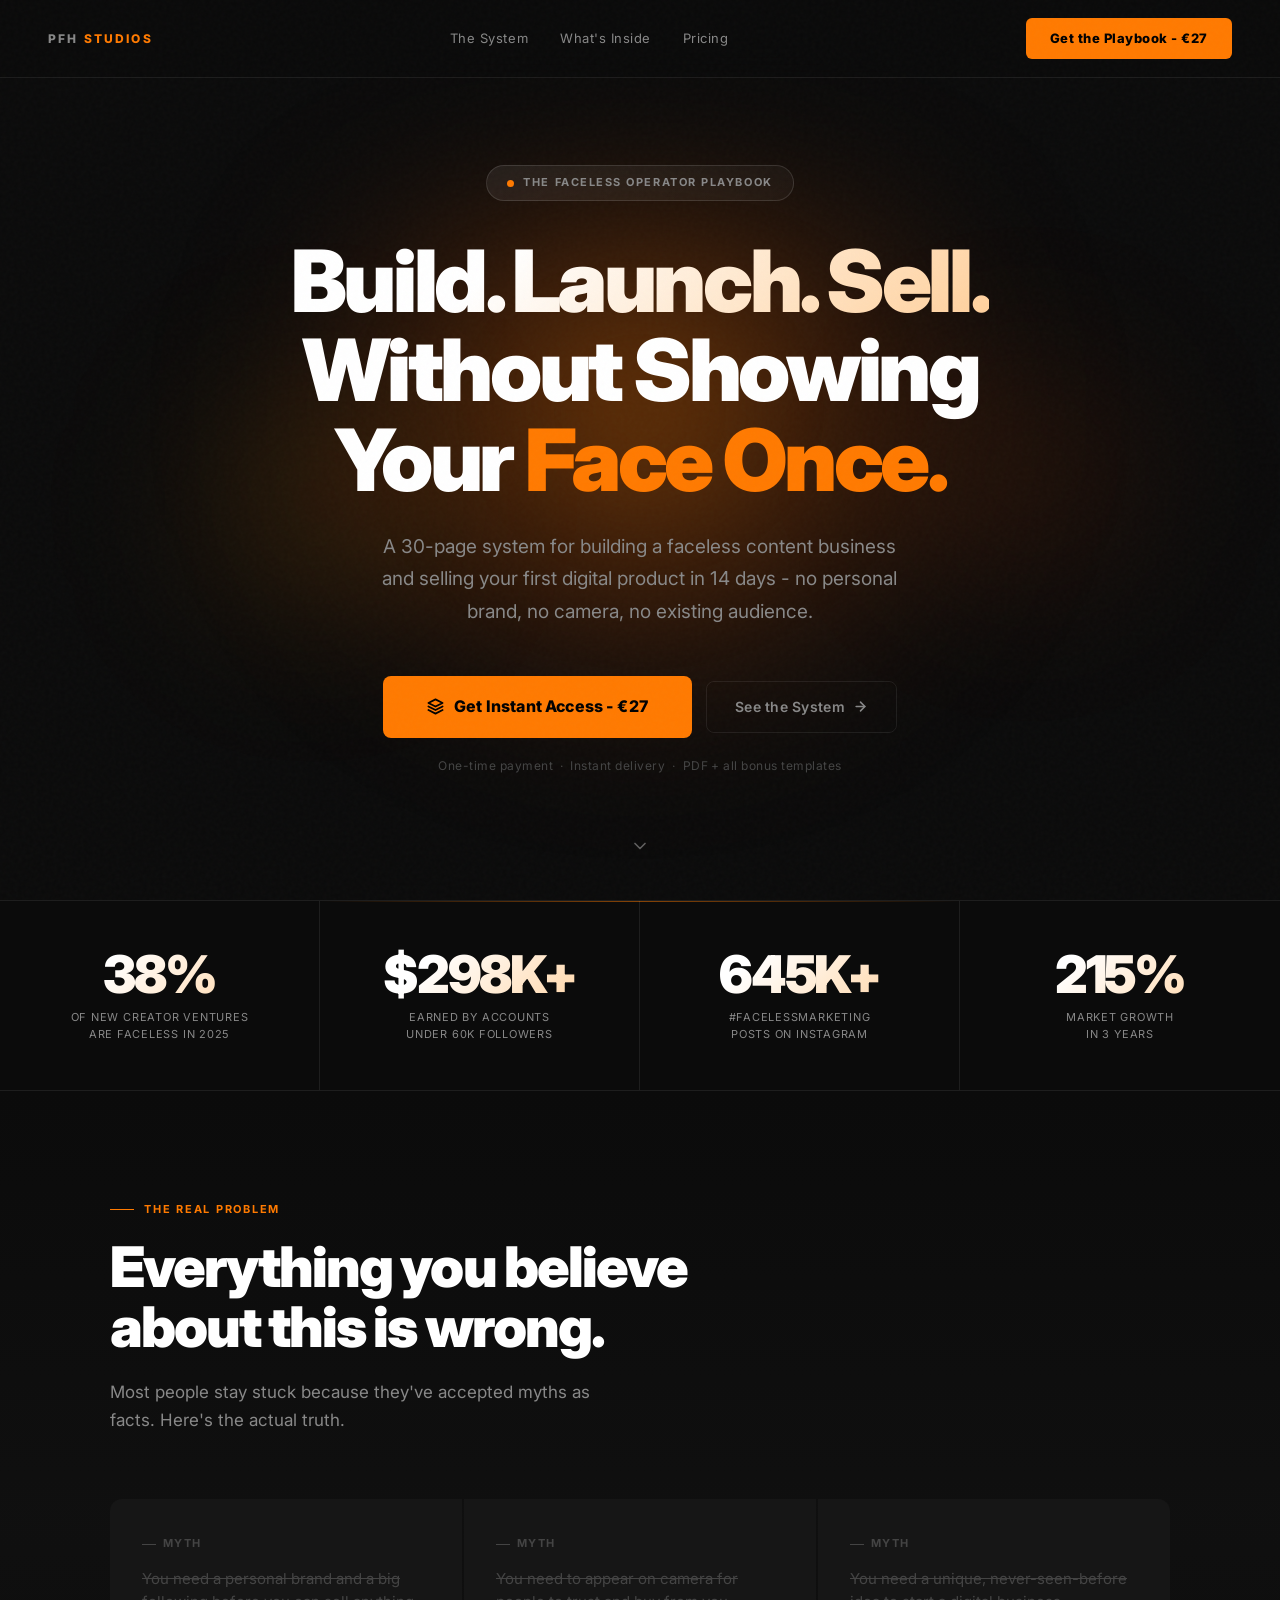
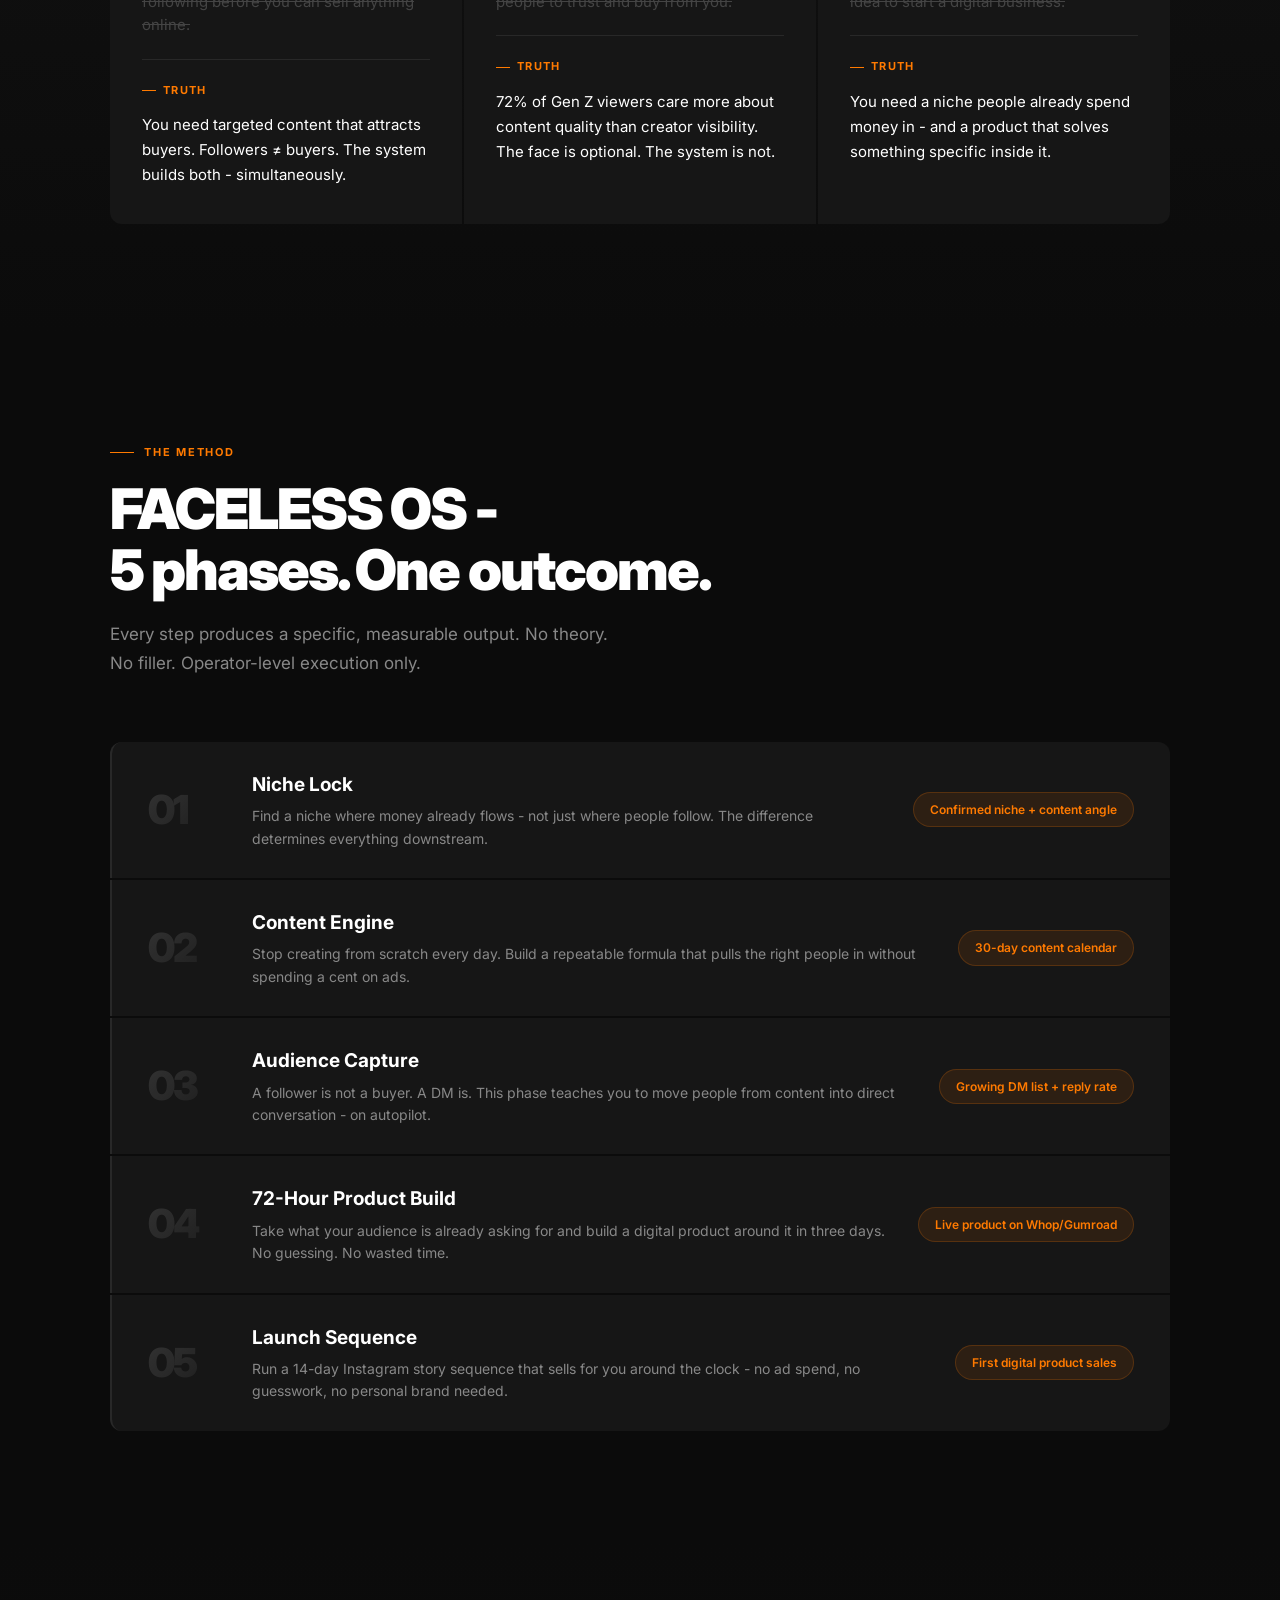
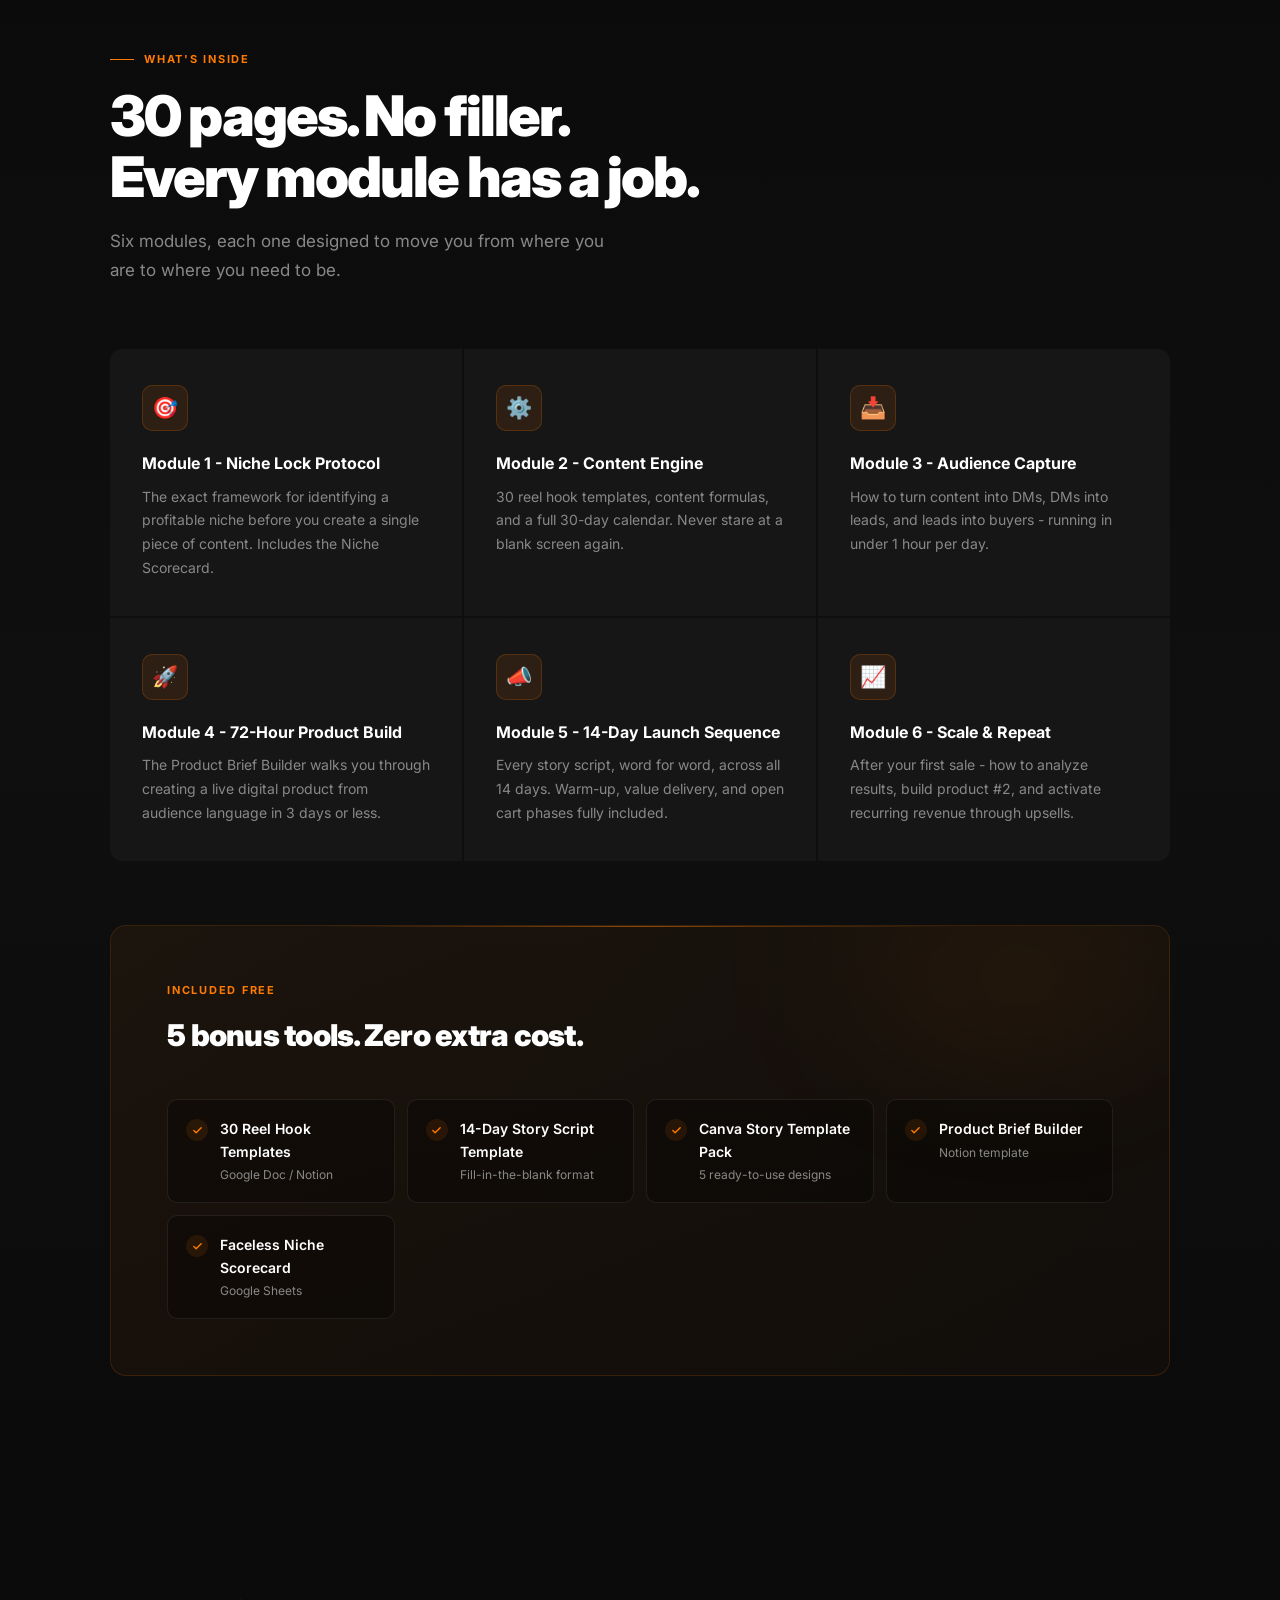
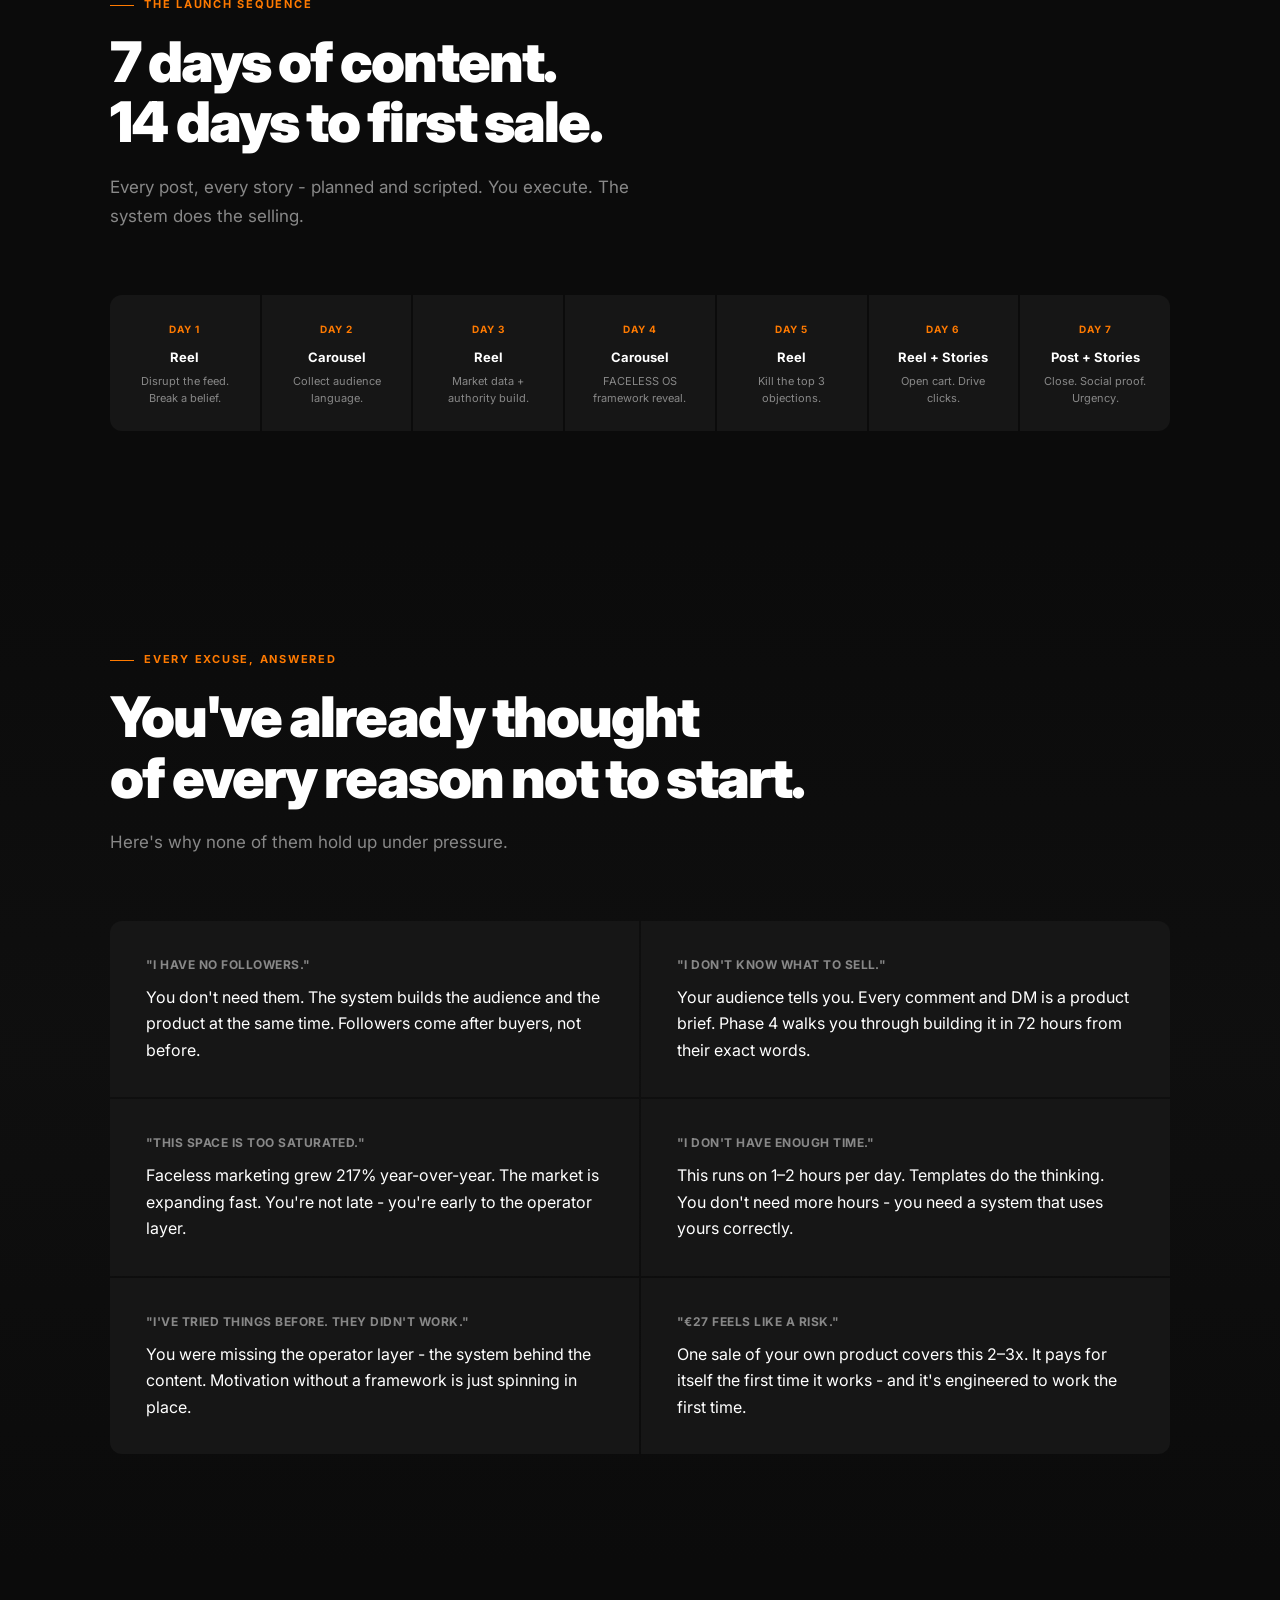
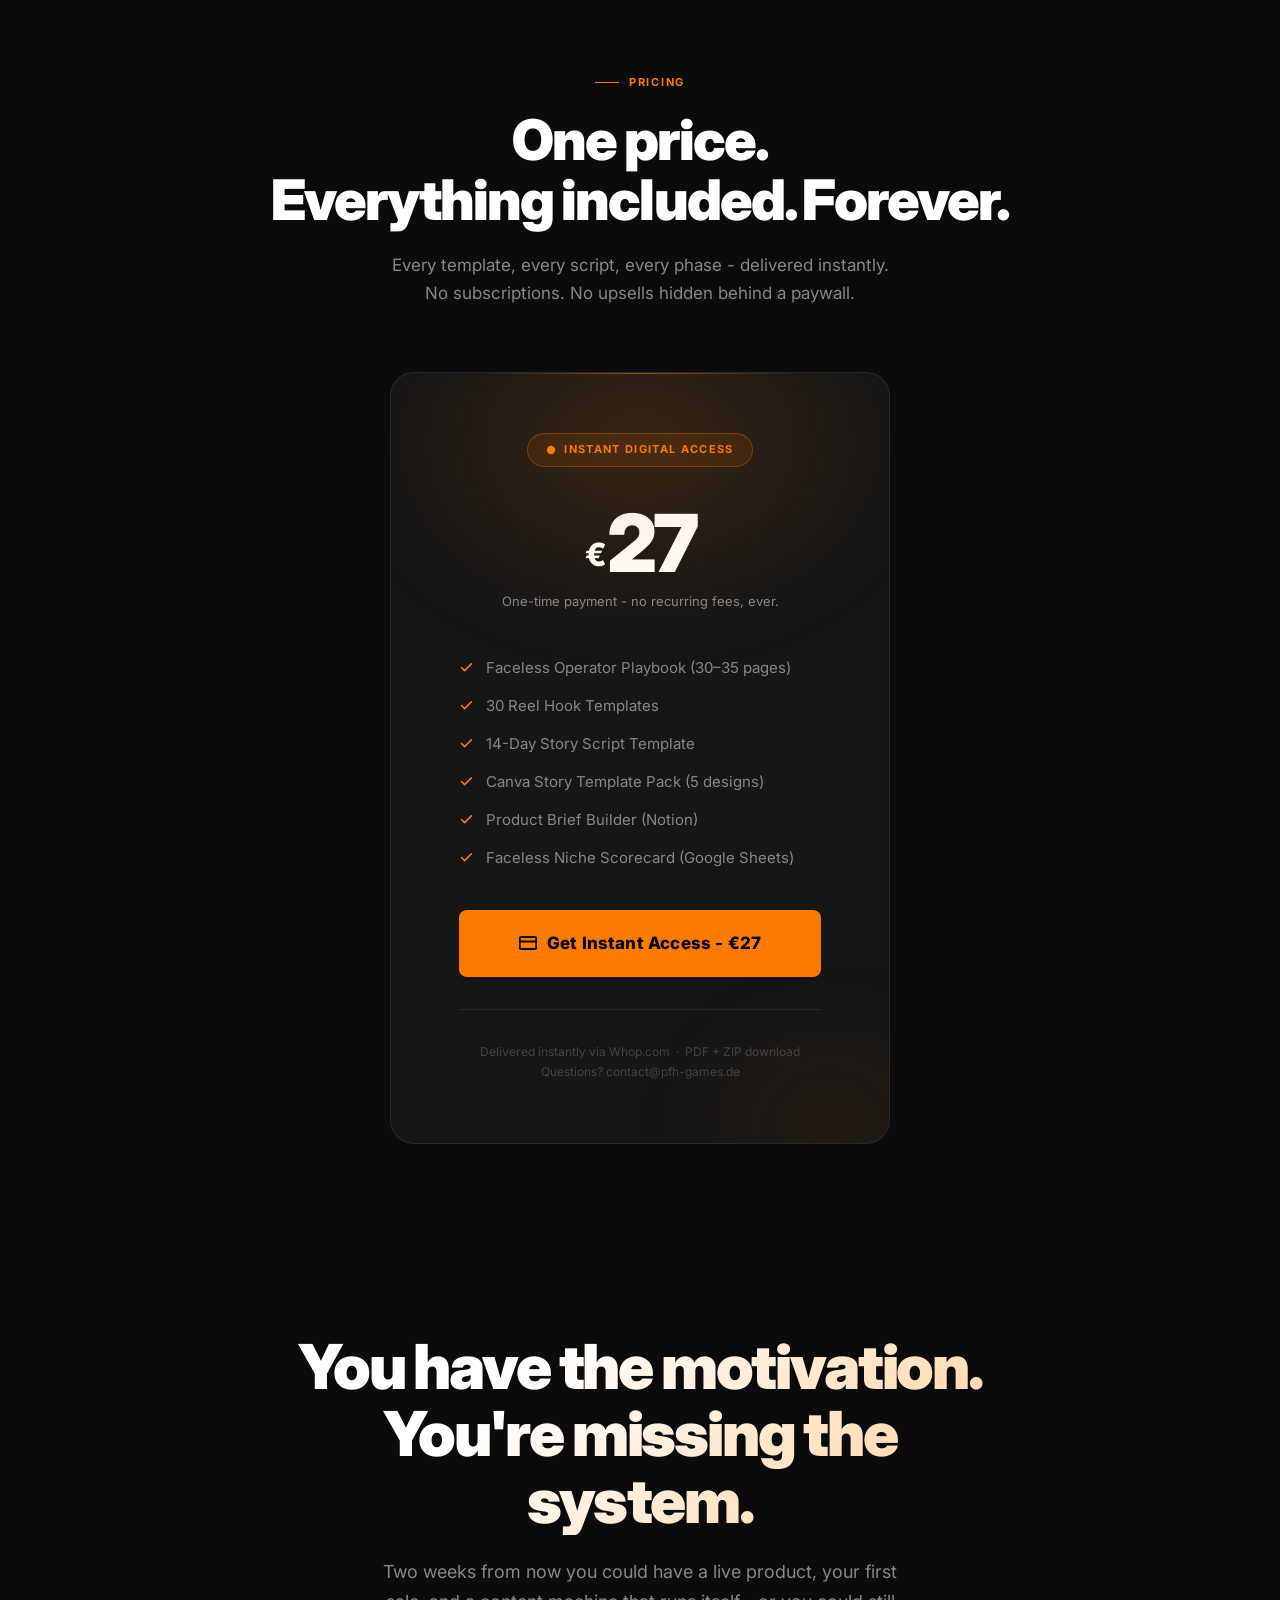
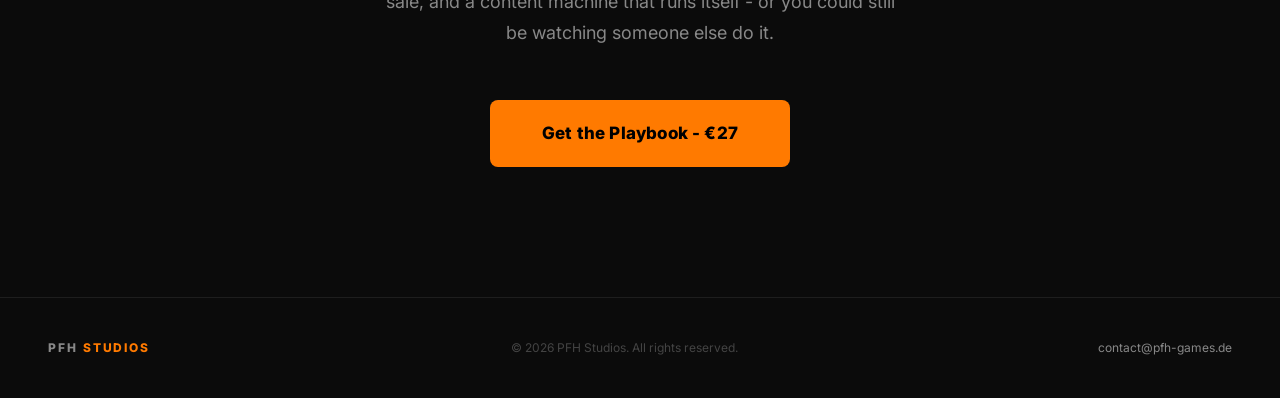
==== index.html @ df0bbb7e "Add files via upload" ====
<!DOCTYPE html>
<html lang="en">
<head>
  <meta charset="UTF-8" />
  <meta name="viewport" content="width=device-width, initial-scale=1.0" />
  <title>The Faceless Operator Playbook - Build & Sell Without Showing Your Face</title>
  <meta name="description" content="A 30-page system for building a faceless content business and launching your first digital product in 14 days. No face. No audience. No experience." />
  <link rel="preconnect" href="https://fonts.googleapis.com" />
  <link rel="preconnect" href="https://fonts.gstatic.com" crossorigin />
  <link href="https://fonts.googleapis.com/css2?family=Inter:wght@300;400;500;600;700;800;900&display=swap" rel="stylesheet" />
  <style>
    *, *::before, *::after { box-sizing: border-box; margin: 0; padding: 0; }

    :root {
      --bg: #0B0B0B;
      --surface: rgba(255,255,255,0.03);
      --card: #161616;
      --border: rgba(255,255,255,0.08);
      --border-hover: rgba(255,122,0,0.35);
      --accent: #FF7A00;
      --accent-dim: rgba(255,122,0,0.10);
      --accent-glow: rgba(255,122,0,0.30);
      --accent-glow-strong: rgba(255,122,0,0.50);
      --accent-light: #FFCF99;
      --text: #FFFFFF;
      --muted: #888;
      --subtle: #444;
      --transition: all 0.3s ease;
    }

    html { scroll-behavior: smooth; }

    body {
      font-family: 'Inter', sans-serif;
      background: var(--bg);
      color: var(--text);
      line-height: 1.6;
      -webkit-font-smoothing: antialiased;
      overflow-x: hidden;
    }

    /* ─── NOISE GRAIN OVERLAY ─── */
    body::before {
      content: '';
      position: fixed;
      inset: 0;
      background-image: url("data:image/svg+xml,%3Csvg viewBox='0 0 256 256' xmlns='http://www.w3.org/2000/svg'%3E%3Cfilter id='noise'%3E%3CfeTurbulence type='fractalNoise' baseFrequency='0.9' numOctaves='4' stitchTiles='stitch'/%3E%3C/filter%3E%3Crect width='100%25' height='100%25' filter='url(%23noise)' opacity='1'/%3E%3C/svg%3E");
      opacity: 0.025;
      pointer-events: none;
      z-index: 9999;
    }

    /* ─── KEYFRAMES ─── */
    @keyframes nebula-breathe {
      0%, 100% { transform: scale(1); opacity: 0.7; }
      50% { transform: scale(1.12); opacity: 1; }
    }
    @keyframes nebula-drift {
      0%, 100% { transform: translateY(0) scale(1); }
      50% { transform: translateY(-28px) scale(1.06); }
    }
    @keyframes fade-in-down {
      from { opacity: 0; transform: translateY(-14px); }
      to { opacity: 1; transform: translateY(0); }
    }
    @keyframes fade-in-up {
      from { opacity: 0; transform: translateY(22px); }
      to { opacity: 1; transform: translateY(0); }
    }
    @keyframes scroll-bounce {
      0%, 100% { transform: translateY(0); }
      50% { transform: translateY(8px); }
    }
    @keyframes pulse-dot {
      0%, 100% { box-shadow: 0 0 0 0 rgba(255,122,0,0.5); }
      50% { box-shadow: 0 0 0 6px rgba(255,122,0,0); }
    }
    @keyframes border-glow {
      0%, 100% { opacity: 0.5; }
      50% { opacity: 1; }
    }
    @keyframes count-up {
      from { opacity: 0; transform: translateY(8px); }
      to { opacity: 1; transform: translateY(0); }
    }

    /* ─── NAV ─── */
    nav {
      position: fixed;
      top: 0; left: 0; right: 0;
      z-index: 200;
      padding: 18px 48px;
      display: flex;
      justify-content: space-between;
      align-items: center;
      background: rgba(11,11,11,0.7);
      backdrop-filter: blur(24px);
      -webkit-backdrop-filter: blur(24px);
      border-bottom: 1px solid var(--border);
    }

    .nav-logo {
      font-size: 12px;
      font-weight: 800;
      letter-spacing: 0.18em;
      text-transform: uppercase;
      color: var(--muted);
    }
    .nav-logo span { color: var(--accent); }

    .nav-links {
      display: flex;
      align-items: center;
      gap: 32px;
    }

    .nav-link {
      font-size: 13px;
      color: var(--muted);
      text-decoration: none;
      letter-spacing: 0.04em;
      transition: color 0.2s;
    }
    .nav-link:hover { color: var(--text); }

    .nav-cta {
      background: var(--accent);
      color: #000;
      font-size: 13px;
      font-weight: 800;
      padding: 10px 24px;
      border-radius: 6px;
      text-decoration: none;
      letter-spacing: 0.04em;
      transition: var(--transition);
      box-shadow: 0 0 0 0 var(--accent-glow);
    }
    .nav-cta:hover {
      box-shadow: 0 4px 28px var(--accent-glow);
      transform: translateY(-1px);
    }

    /* ─── HERO ─── */
    .hero {
      min-height: 100vh;
      display: flex;
      flex-direction: column;
      justify-content: center;
      align-items: center;
      text-align: center;
      padding: 140px 24px 100px;
      position: relative;
      overflow: hidden;
    }

    .hero-nebula {
      position: absolute;
      width: 760px; height: 560px;
      left: 50%; top: 52%;
      transform: translate(-50%, -50%);
      background: radial-gradient(ellipse at 50% 40%, rgba(255,122,0,0.45) 0%, rgba(255,100,0,0.22) 28%, rgba(180,60,0,0.07) 60%, transparent 75%);
      filter: blur(72px);
      animation: nebula-breathe 6s ease-in-out infinite;
      pointer-events: none;
    }

    .hero-nebula-left {
      position: absolute;
      width: 320px; height: 320px;
      left: 12%; top: 38%;
      background: radial-gradient(circle, rgba(255,140,0,0.18) 0%, transparent 70%);
      filter: blur(80px);
      animation: nebula-drift 9s ease-in-out infinite;
      pointer-events: none;
    }

    .hero-nebula-right {
      position: absolute;
      width: 300px; height: 300px;
      right: 8%; top: 36%;
      background: radial-gradient(circle, rgba(255,80,0,0.16) 0%, transparent 70%);
      filter: blur(80px);
      animation: nebula-drift 11s ease-in-out infinite alternate-reverse;
      pointer-events: none;
    }

    .hero-content {
      position: relative;
      z-index: 2;
    }

    .hero-badge {
      display: inline-flex;
      align-items: center;
      gap: 9px;
      background: linear-gradient(135deg, rgba(255,255,255,0.07), rgba(255,255,255,0.03));
      border: 1px solid rgba(255,255,255,0.12);
      padding: 8px 20px;
      border-radius: 100px;
      font-size: 11px;
      font-weight: 700;
      letter-spacing: 0.14em;
      text-transform: uppercase;
      color: var(--muted);
      margin-bottom: 36px;
      animation: fade-in-down 0.8s ease both;
    }

    .hero-badge-dot {
      width: 7px; height: 7px;
      background: var(--accent);
      border-radius: 50%;
      animation: pulse-dot 2s infinite;
    }

    h1 {
      font-size: clamp(42px, 7.5vw, 86px);
      font-weight: 900;
      line-height: 1.04;
      letter-spacing: -0.04em;
      max-width: 860px;
      margin-bottom: 26px;
      animation: fade-in-up 0.9s ease 0.1s both;
    }

    h1 .gradient-text {
      background: linear-gradient(135deg, #fff 30%, var(--accent-light) 100%);
      -webkit-background-clip: text;
      -webkit-text-fill-color: transparent;
      background-clip: text;
    }

    h1 .accent-text { color: var(--accent); }

    .hero-sub {
      font-size: clamp(16px, 2.2vw, 19px);
      color: var(--muted);
      max-width: 520px;
      line-height: 1.7;
      margin: 0 auto 48px;
      animation: fade-in-up 0.9s ease 0.25s both;
    }

    .hero-actions {
      display: flex;
      flex-direction: column;
      align-items: center;
      gap: 18px;
      animation: fade-in-up 0.9s ease 0.4s both;
    }

    .btn-primary {
      display: inline-flex;
      align-items: center;
      gap: 10px;
      background: var(--accent);
      color: #000;
      font-size: 16px;
      font-weight: 800;
      padding: 18px 44px;
      border-radius: 8px;
      text-decoration: none;
      letter-spacing: 0.01em;
      transition: var(--transition);
      position: relative;
      overflow: hidden;
    }

    .btn-primary::before {
      content: '';
      position: absolute;
      inset: 0;
      background: linear-gradient(135deg, rgba(255,255,255,0.18) 0%, transparent 60%);
      opacity: 0;
      transition: opacity 0.3s;
    }

    .btn-primary:hover {
      transform: translateY(-2px);
      box-shadow: 0 12px 48px rgba(255,122,0,0.45);
    }

    .btn-primary:hover::before { opacity: 1; }

    .btn-secondary {
      display: inline-flex;
      align-items: center;
      gap: 8px;
      background: transparent;
      color: var(--muted);
      font-size: 14px;
      font-weight: 600;
      padding: 14px 28px;
      border-radius: 8px;
      border: 1px solid var(--border);
      text-decoration: none;
      letter-spacing: 0.02em;
      transition: var(--transition);
    }

    .btn-secondary:hover {
      border-color: var(--border-hover);
      color: var(--text);
      background: rgba(255,122,0,0.05);
    }

    .hero-row-btns {
      display: flex;
      align-items: center;
      gap: 14px;
      flex-wrap: wrap;
      justify-content: center;
    }

    .hero-proof {
      font-size: 12px;
      color: var(--subtle);
      letter-spacing: 0.04em;
    }

    .hero-scroll {
      position: absolute;
      bottom: 36px;
      left: 50%;
      transform: translateX(-50%);
      opacity: 0.35;
      animation: scroll-bounce 2s ease-in-out infinite;
      z-index: 2;
    }

    /* ─── TRUST STRIP ─── */
    .trust-strip {
      border-top: 1px solid var(--border);
      border-bottom: 1px solid var(--border);
      padding: 0;
      display: grid;
      grid-template-columns: repeat(4, 1fr);
      position: relative;
    }

    .trust-strip::before {
      content: '';
      position: absolute;
      top: 0; left: 50%; transform: translateX(-50%);
      width: 50%;
      height: 1px;
      background: linear-gradient(90deg, transparent, var(--accent-glow-strong), transparent);
      animation: border-glow 3s ease-in-out infinite;
    }

    .trust-item {
      text-align: center;
      padding: 48px 24px;
      border-right: 1px solid var(--border);
      position: relative;
    }

    .trust-item:last-child { border-right: none; }

    .trust-number {
      font-size: clamp(32px, 5vw, 52px);
      font-weight: 900;
      letter-spacing: -0.04em;
      line-height: 1;
      margin-bottom: 8px;
      background: linear-gradient(135deg, #fff 30%, var(--accent-light) 100%);
      -webkit-background-clip: text;
      -webkit-text-fill-color: transparent;
      background-clip: text;
      display: block;
    }

    .trust-label {
      font-size: 11px;
      color: var(--muted);
      letter-spacing: 0.07em;
      text-transform: uppercase;
      line-height: 1.5;
    }

    /* ─── SECTIONS ─── */
    section { padding: 110px 24px; }

    .container {
      max-width: 1060px;
      margin: 0 auto;
    }

    .section-eyebrow {
      font-size: 11px;
      font-weight: 700;
      letter-spacing: 0.16em;
      text-transform: uppercase;
      color: var(--accent);
      margin-bottom: 18px;
      display: flex;
      align-items: center;
      gap: 10px;
    }

    .section-eyebrow::before {
      content: '';
      display: block;
      width: 24px;
      height: 1px;
      background: var(--accent);
    }

    h2 {
      font-size: clamp(32px, 5vw, 56px);
      font-weight: 900;
      letter-spacing: -0.035em;
      line-height: 1.08;
      margin-bottom: 20px;
    }

    .section-sub {
      font-size: 17px;
      color: var(--muted);
      max-width: 520px;
      line-height: 1.7;
    }

    /* ─── PROBLEM ─── */
    .problem-section { background: linear-gradient(180deg, var(--bg) 0%, rgba(22,22,22,0.4) 50%, var(--bg) 100%); }

    .beliefs-grid {
      display: grid;
      grid-template-columns: 1fr 1fr 1fr;
      gap: 2px;
      margin-top: 64px;
    }

    .belief-card {
      background: var(--card);
      padding: 36px 32px;
      position: relative;
      overflow: hidden;
      transition: var(--transition);
    }

    .belief-card::after {
      content: '';
      position: absolute;
      bottom: 0; left: 0; right: 0;
      height: 2px;
      background: linear-gradient(90deg, transparent, var(--accent), transparent);
      opacity: 0;
      transition: opacity 0.3s;
    }

    .belief-card:hover { background: #1e1e1e; }
    .belief-card:hover::after { opacity: 1; }

    .belief-card:first-child { border-radius: 12px 0 0 12px; }
    .belief-card:last-child { border-radius: 0 12px 12px 0; }

    .belief-myth {
      font-size: 11px;
      font-weight: 700;
      letter-spacing: 0.12em;
      text-transform: uppercase;
      color: var(--subtle);
      margin-bottom: 14px;
      display: flex;
      align-items: center;
      gap: 7px;
    }

    .belief-myth::before {
      content: '';
      width: 14px; height: 1px;
      background: var(--subtle);
    }

    .belief-myth-text {
      font-size: 15px;
      color: var(--subtle);
      text-decoration: line-through;
      text-decoration-color: var(--subtle);
      line-height: 1.55;
      margin-bottom: 22px;
    }

    .belief-divider {
      width: 100%;
      height: 1px;
      background: var(--border);
      margin-bottom: 22px;
    }

    .belief-truth-label {
      font-size: 11px;
      font-weight: 700;
      letter-spacing: 0.12em;
      text-transform: uppercase;
      color: var(--accent);
      margin-bottom: 14px;
      display: flex;
      align-items: center;
      gap: 7px;
    }

    .belief-truth-label::before {
      content: '';
      width: 14px; height: 1px;
      background: var(--accent);
    }

    .belief-truth-text {
      font-size: 15px;
      color: var(--text);
      line-height: 1.65;
    }

    /* ─── SYSTEM ─── */
    .phases {
      display: flex;
      flex-direction: column;
      gap: 2px;
      margin-top: 64px;
    }

    .phase {
      display: grid;
      grid-template-columns: 72px 1fr auto;
      align-items: center;
      gap: 32px;
      background: var(--card);
      padding: 28px 36px;
      border-left: 2px solid var(--border);
      transition: var(--transition);
      cursor: default;
      position: relative;
      overflow: hidden;
    }

    .phase::before {
      content: '';
      position: absolute;
      inset: 0;
      background: linear-gradient(90deg, rgba(255,122,0,0.04) 0%, transparent 60%);
      opacity: 0;
      transition: opacity 0.3s;
    }

    .phase:first-child { border-radius: 12px 12px 0 0; }
    .phase:last-child { border-radius: 0 0 12px 12px; }

    .phase:hover {
      border-left-color: var(--accent);
      background: #1a1a1a;
    }

    .phase:hover::before { opacity: 1; }

    .phase-index {
      font-size: 40px;
      font-weight: 900;
      letter-spacing: -0.06em;
      line-height: 1;
      background: linear-gradient(135deg, rgba(255,255,255,0.12), rgba(255,255,255,0.03));
      -webkit-background-clip: text;
      -webkit-text-fill-color: transparent;
      background-clip: text;
      user-select: none;
    }

    .phase-name {
      font-size: 19px;
      font-weight: 700;
      margin-bottom: 5px;
    }

    .phase-desc {
      font-size: 14px;
      color: var(--muted);
      line-height: 1.6;
    }

    .phase-pill {
      font-size: 12px;
      font-weight: 600;
      color: var(--accent);
      background: var(--accent-dim);
      border: 1px solid rgba(255,122,0,0.2);
      padding: 7px 16px;
      border-radius: 100px;
      white-space: nowrap;
      flex-shrink: 0;
    }

    /* ─── INSIDE ─── */
    .inside-grid {
      display: grid;
      grid-template-columns: repeat(3, 1fr);
      gap: 2px;
      margin-top: 64px;
    }

    .inside-card {
      background: var(--card);
      padding: 36px 32px;
      position: relative;
      overflow: hidden;
      transition: var(--transition);
    }

    .inside-card:nth-child(1) { border-radius: 12px 0 0 0; }
    .inside-card:nth-child(2) { border-radius: 0; }
    .inside-card:nth-child(3) { border-radius: 0 12px 0 0; }
    .inside-card:nth-child(4) { border-radius: 0 0 0 12px; }
    .inside-card:nth-child(5) { border-radius: 0; }
    .inside-card:nth-child(6) { border-radius: 0 0 12px 0; }

    .inside-card:hover { background: #1e1e1e; }

    .inside-card-glow {
      position: absolute;
      width: 140px; height: 140px;
      bottom: -50px; right: -50px;
      background: radial-gradient(circle, var(--accent-glow) 0%, transparent 70%);
      filter: blur(20px);
      opacity: 0;
      transition: opacity 0.4s;
      pointer-events: none;
    }

    .inside-card:hover .inside-card-glow { opacity: 1; }

    .inside-icon {
      width: 46px; height: 46px;
      background: var(--accent-dim);
      border: 1px solid rgba(255,122,0,0.2);
      border-radius: 10px;
      display: flex;
      align-items: center;
      justify-content: center;
      font-size: 21px;
      margin-bottom: 22px;
    }

    .inside-card h3 {
      font-size: 16px;
      font-weight: 700;
      margin-bottom: 10px;
      line-height: 1.35;
    }

    .inside-card p {
      font-size: 14px;
      color: var(--muted);
      line-height: 1.7;
    }

    /* ─── BONUSES ─── */
    .bonus-panel {
      background: linear-gradient(135deg, rgba(255,122,0,0.06) 0%, rgba(180,80,0,0.03) 100%);
      border: 1px solid rgba(255,122,0,0.15);
      border-radius: 16px;
      padding: 56px;
      margin-top: 64px;
      position: relative;
      overflow: hidden;
    }

    .bonus-panel::before {
      content: '';
      position: absolute;
      top: 0; left: 50%; transform: translateX(-50%);
      width: 60%;
      height: 1px;
      background: linear-gradient(90deg, transparent, var(--accent-glow-strong), transparent);
    }

    .bonus-panel-glow {
      position: absolute;
      width: 500px; height: 300px;
      top: -100px; right: -100px;
      background: radial-gradient(ellipse, rgba(255,122,0,0.08) 0%, transparent 70%);
      filter: blur(60px);
      pointer-events: none;
    }

    .bonus-eyebrow {
      font-size: 11px;
      font-weight: 700;
      letter-spacing: 0.16em;
      text-transform: uppercase;
      color: var(--accent);
      margin-bottom: 12px;
    }

    .bonus-title {
      font-size: 30px;
      font-weight: 900;
      letter-spacing: -0.025em;
      margin-bottom: 40px;
    }

    .bonus-grid {
      display: grid;
      grid-template-columns: repeat(auto-fit, minmax(210px, 1fr));
      gap: 12px;
    }

    .bonus-item {
      display: flex;
      align-items: flex-start;
      gap: 12px;
      padding: 18px;
      background: rgba(0,0,0,0.3);
      border: 1px solid var(--border);
      border-radius: 10px;
      transition: var(--transition);
    }

    .bonus-item:hover {
      border-color: var(--border-hover);
      background: rgba(255,122,0,0.04);
    }

    .bonus-check {
      width: 22px; height: 22px;
      background: var(--accent-dim);
      border-radius: 50%;
      display: flex; align-items: center; justify-content: center;
      flex-shrink: 0; margin-top: 1px;
    }

    .bonus-item-name { font-size: 14px; font-weight: 600; }
    .bonus-item-type { font-size: 12px; color: var(--muted); margin-top: 2px; }

    /* ─── OBJECTIONS ─── */
    .objections-grid {
      display: grid;
      grid-template-columns: 1fr 1fr;
      gap: 2px;
      margin-top: 64px;
    }

    .objection-card {
      background: var(--card);
      padding: 34px;
      transition: var(--transition);
      border-left: 2px solid transparent;
    }

    .objection-card:nth-child(1) { border-radius: 12px 0 0 0; }
    .objection-card:nth-child(2) { border-radius: 0 12px 0 0; }
    .objection-card:nth-child(5) { border-radius: 0 0 0 12px; }
    .objection-card:nth-child(6) { border-radius: 0 0 12px 0; }

    .objection-card:hover {
      background: #1e1e1e;
      border-left-color: var(--accent);
    }

    .objection-q {
      font-size: 12px;
      font-weight: 700;
      color: var(--muted);
      letter-spacing: 0.04em;
      margin-bottom: 10px;
      text-transform: uppercase;
    }

    .objection-a {
      font-size: 16px;
      color: var(--text);
      line-height: 1.65;
    }

    /* ─── LAUNCH TIMELINE ─── */
    .timeline {
      display: grid;
      grid-template-columns: repeat(7, 1fr);
      gap: 2px;
      margin-top: 64px;
    }

    .timeline-day {
      background: var(--card);
      padding: 24px 18px;
      text-align: center;
      transition: var(--transition);
      cursor: default;
      border-top: 2px solid transparent;
    }

    .timeline-day:first-child { border-radius: 12px 0 0 12px; }
    .timeline-day:last-child { border-radius: 0 12px 12px 0; }

    .timeline-day:hover {
      background: #1e1e1e;
      border-top-color: var(--accent);
    }

    .timeline-day-num {
      font-size: 10px;
      font-weight: 700;
      letter-spacing: 0.1em;
      text-transform: uppercase;
      color: var(--accent);
      margin-bottom: 10px;
    }

    .timeline-day-type {
      font-size: 13px;
      font-weight: 700;
      margin-bottom: 6px;
    }

    .timeline-day-obj {
      font-size: 11px;
      color: var(--muted);
      line-height: 1.55;
    }

    /* ─── PRICING ─── */
    .pricing-outer {
      display: flex;
      justify-content: center;
      margin-top: 64px;
    }

    .pricing-card {
      background: var(--card);
      border: 1px solid var(--border);
      border-radius: 24px;
      padding: 60px 68px;
      text-align: center;
      max-width: 500px;
      width: 100%;
      position: relative;
      overflow: hidden;
    }

    .pricing-card-glow-top {
      position: absolute;
      top: -80px; left: 50%; transform: translateX(-50%);
      width: 500px; height: 300px;
      background: radial-gradient(ellipse, rgba(255,122,0,0.22) 0%, transparent 70%);
      filter: blur(60px);
      pointer-events: none;
    }

    .pricing-card-glow-bot {
      position: absolute;
      bottom: -80px; right: -80px;
      width: 280px; height: 200px;
      background: radial-gradient(ellipse, rgba(180,80,0,0.14) 0%, transparent 70%);
      filter: blur(50px);
      pointer-events: none;
    }

    .pricing-card::before {
      content: '';
      position: absolute;
      top: 0; left: 50%; transform: translateX(-50%);
      width: 65%; height: 1px;
      background: linear-gradient(90deg, transparent, var(--accent-glow-strong), transparent);
      animation: border-glow 3s ease-in-out infinite;
    }

    .pricing-badge-row {
      display: flex;
      justify-content: center;
      margin-bottom: 36px;
    }

    .pricing-badge {
      display: inline-flex;
      align-items: center;
      gap: 8px;
      background: var(--accent-dim);
      border: 1px solid rgba(255,122,0,0.3);
      color: var(--accent);
      font-size: 11px;
      font-weight: 700;
      letter-spacing: 0.12em;
      text-transform: uppercase;
      padding: 7px 18px;
      border-radius: 100px;
    }

    .price-block { margin-bottom: 8px; }

    .price-currency {
      font-size: 32px;
      font-weight: 800;
      vertical-align: super;
      line-height: 1;
    }

    .price-amount {
      font-size: 80px;
      font-weight: 900;
      letter-spacing: -0.05em;
      line-height: 1;
    }

    .price-note {
      font-size: 13px;
      color: var(--muted);
      margin-bottom: 44px;
    }

    .pricing-features {
      list-style: none;
      text-align: left;
      display: flex;
      flex-direction: column;
      gap: 14px;
      margin-bottom: 40px;
    }

    .pricing-features li {
      display: flex;
      align-items: center;
      gap: 12px;
      font-size: 15px;
      color: var(--muted);
    }

    .pricing-features li svg { color: var(--accent); flex-shrink: 0; }

    .pricing-divider {
      border: none;
      border-top: 1px solid var(--border);
      margin: 32px 0;
    }

    .pricing-foot {
      font-size: 12px;
      color: var(--subtle);
      line-height: 1.7;
    }

    /* ─── FINAL CTA ─── */
    .final-cta {
      text-align: center;
      padding: 80px 24px 130px;
    }

    .final-cta-inner {
      max-width: 700px;
      margin: 0 auto;
    }

    .final-cta h2 {
      font-size: clamp(34px, 5.5vw, 62px);
      margin-bottom: 22px;
    }

    .final-cta p {
      font-size: 18px;
      color: var(--muted);
      line-height: 1.7;
      max-width: 520px;
      margin: 0 auto 52px;
    }

    /* ─── FOOTER ─── */
    footer {
      border-top: 1px solid var(--border);
      padding: 40px 48px;
      display: flex;
      justify-content: space-between;
      align-items: center;
      flex-wrap: wrap;
      gap: 16px;
    }

    .footer-brand {
      font-size: 12px;
      font-weight: 800;
      letter-spacing: 0.16em;
      text-transform: uppercase;
      color: var(--muted);
    }

    .footer-brand span { color: var(--accent); }

    .footer-copy { font-size: 12px; color: var(--subtle); }

    .footer-email {
      font-size: 12px;
      color: var(--muted);
      text-decoration: none;
      transition: color 0.2s;
    }
    .footer-email:hover { color: var(--accent); }

    /* ─── REVEAL ─── */
    .reveal {
      opacity: 0;
      transform: translateY(28px);
      transition: opacity 0.65s ease, transform 0.65s ease;
    }

    .reveal.visible {
      opacity: 1;
      transform: translateY(0);
    }

    .reveal-delay-1 { transition-delay: 0.1s; }
    .reveal-delay-2 { transition-delay: 0.2s; }
    .reveal-delay-3 { transition-delay: 0.3s; }

    /* ─── RESPONSIVE ─── */
    @media (max-width: 900px) {
      nav { padding: 16px 24px; }
      .nav-links .nav-link { display: none; }

      .trust-strip { grid-template-columns: 1fr 1fr; }
      .trust-item:nth-child(2) { border-right: none; }
      .trust-item:nth-child(3) { border-top: 1px solid var(--border); }
      .trust-item:nth-child(4) { border-top: 1px solid var(--border); border-right: none; }

      .beliefs-grid { grid-template-columns: 1fr; }
      .belief-card:first-child { border-radius: 12px 12px 0 0; }
      .belief-card:last-child { border-radius: 0 0 12px 12px; }

      .inside-grid { grid-template-columns: 1fr 1fr; }
      .inside-card:nth-child(1) { border-radius: 12px 0 0 0; }
      .inside-card:nth-child(2) { border-radius: 0 12px 0 0; }
      .inside-card:nth-child(3) { border-radius: 0; }
      .inside-card:nth-child(4) { border-radius: 0; }
      .inside-card:nth-child(5) { border-radius: 0 0 0 12px; }
      .inside-card:nth-child(6) { border-radius: 0 0 12px 0; }

      .timeline { grid-template-columns: repeat(3, 1fr); }
      .timeline-day:first-child { border-radius: 12px 0 0 0; }
      .timeline-day:last-child { border-radius: 0 0 12px 12px; }

      .phase {
        grid-template-columns: 1fr;
        gap: 10px;
      }
      .phase-index { display: none; }
      .phase-pill { align-self: flex-start; }

      .objections-grid { grid-template-columns: 1fr; }
      .objection-card:nth-child(1) { border-radius: 12px 12px 0 0; }
      .objection-card:nth-child(2),
      .objection-card:nth-child(3),
      .objection-card:nth-child(4),
      .objection-card:nth-child(5) { border-radius: 0; }
      .objection-card:nth-child(6) { border-radius: 0 0 12px 12px; }

      .bonus-panel { padding: 36px 24px; }
      .pricing-card { padding: 44px 28px; }
    }

    @media (max-width: 600px) {
      .inside-grid { grid-template-columns: 1fr; }
      .inside-card:nth-child(1) { border-radius: 12px 12px 0 0; }
      .inside-card:nth-child(2),
      .inside-card:nth-child(3),
      .inside-card:nth-child(4),
      .inside-card:nth-child(5) { border-radius: 0; }
      .inside-card:nth-child(6) { border-radius: 0 0 12px 12px; }

      .timeline { grid-template-columns: 1fr; }
      .timeline-day:first-child { border-radius: 12px 12px 0 0; }
      .timeline-day:last-child { border-radius: 0 0 12px 12px; }

      footer { flex-direction: column; text-align: center; padding: 32px 24px; }
    }
  </style>
</head>
<body>

  <!-- NAV -->
  <nav>
    <div class="nav-logo">PFH <span>Studios</span></div>
    <div class="nav-links">
      <a href="#system" class="nav-link">The System</a>
      <a href="#inside" class="nav-link">What's Inside</a>
      <a href="#pricing" class="nav-link">Pricing</a>
    </div>
    <a href="#pricing" class="nav-cta">Get the Playbook - €27</a>
  </nav>

  <!-- HERO -->
  <section class="hero">
    <div class="hero-nebula"></div>
    <div class="hero-nebula-left"></div>
    <div class="hero-nebula-right"></div>

    <div class="hero-content">
      <div class="hero-badge">
        <div class="hero-badge-dot"></div>
        The Faceless Operator Playbook
      </div>

      <h1>
        <span class="gradient-text">Build. Launch. Sell.</span><br />
        Without Showing<br />Your <span class="accent-text">Face Once.</span>
      </h1>

      <p class="hero-sub">
        A 30-page system for building a faceless content business and selling your first digital product in 14 days - no personal brand, no camera, no existing audience.
      </p>

      <div class="hero-actions">
        <div class="hero-row-btns">
          <a href="#pricing" class="btn-primary">
            <svg width="17" height="17" viewBox="0 0 24 24" fill="none" stroke="currentColor" stroke-width="2.5" stroke-linecap="round" stroke-linejoin="round"><path d="M12 2L2 7l10 5 10-5-10-5z"/><path d="M2 17l10 5 10-5"/><path d="M2 12l10 5 10-5"/></svg>
            Get Instant Access - €27
          </a>
          <a href="#system" class="btn-secondary">
            See the System
            <svg width="15" height="15" viewBox="0 0 24 24" fill="none" stroke="currentColor" stroke-width="2.5" stroke-linecap="round" stroke-linejoin="round"><line x1="5" y1="12" x2="19" y2="12"/><polyline points="12 5 19 12 12 19"/></svg>
          </a>
        </div>
        <p class="hero-proof">One-time payment &nbsp;·&nbsp; Instant delivery &nbsp;·&nbsp; PDF + all bonus templates</p>
      </div>
    </div>

    <div class="hero-scroll">
      <svg width="20" height="20" viewBox="0 0 24 24" fill="none" stroke="white" stroke-width="2" stroke-linecap="round" stroke-linejoin="round"><polyline points="6 9 12 15 18 9"/></svg>
    </div>
  </section>

  <!-- TRUST STRIP -->
  <div class="trust-strip">
    <div class="trust-item">
      <span class="trust-number" data-target="38" data-suffix="%">0%</span>
      <div class="trust-label">of new creator ventures<br />are faceless in 2025</div>
    </div>
    <div class="trust-item">
      <span class="trust-number" data-target="300" data-prefix="$" data-suffix="K+">$0K+</span>
      <div class="trust-label">earned by accounts<br />under 60K followers</div>
    </div>
    <div class="trust-item">
      <span class="trust-number" data-target="650" data-suffix="K+">0K+</span>
      <div class="trust-label">#facelessmarketing<br />posts on Instagram</div>
    </div>
    <div class="trust-item">
      <span class="trust-number" data-target="217" data-suffix="%">0%</span>
      <div class="trust-label">market growth<br />in 3 years</div>
    </div>
  </div>

  <!-- PROBLEM -->
  <section class="problem-section">
    <div class="container">
      <div class="reveal">
        <div class="section-eyebrow">The Real Problem</div>
        <h2>Everything you believe<br />about this is wrong.</h2>
        <p class="section-sub">Most people stay stuck because they've accepted myths as facts. Here's the actual truth.</p>
      </div>

      <div class="beliefs-grid reveal reveal-delay-1">
        <div class="belief-card">
          <div class="belief-myth">Myth</div>
          <p class="belief-myth-text">You need a personal brand and a big following before you can sell anything online.</p>
          <div class="belief-divider"></div>
          <div class="belief-truth-label">Truth</div>
          <p class="belief-truth-text">You need targeted content that attracts buyers. Followers ≠ buyers. The system builds both - simultaneously.</p>
        </div>
        <div class="belief-card">
          <div class="belief-myth">Myth</div>
          <p class="belief-myth-text">You need to appear on camera for people to trust and buy from you.</p>
          <div class="belief-divider"></div>
          <div class="belief-truth-label">Truth</div>
          <p class="belief-truth-text">72% of Gen Z viewers care more about content quality than creator visibility. The face is optional. The system is not.</p>
        </div>
        <div class="belief-card">
          <div class="belief-myth">Myth</div>
          <p class="belief-myth-text">You need a unique, never-seen-before idea to start a digital business.</p>
          <div class="belief-divider"></div>
          <div class="belief-truth-label">Truth</div>
          <p class="belief-truth-text">You need a niche people already spend money in - and a product that solves something specific inside it.</p>
        </div>
      </div>
    </div>
  </section>

  <!-- SYSTEM -->
  <section id="system">
    <div class="container">
      <div class="reveal">
        <div class="section-eyebrow">The Method</div>
        <h2>FACELESS OS -<br />5 phases. One outcome.</h2>
        <p class="section-sub">Every step produces a specific, measurable output. No theory. No filler. Operator-level execution only.</p>
      </div>

      <div class="phases reveal reveal-delay-1">
        <div class="phase">
          <div class="phase-index">01</div>
          <div>
            <div class="phase-name">Niche Lock</div>
            <div class="phase-desc">Find a niche where money already flows - not just where people follow. The difference determines everything downstream.</div>
          </div>
          <div class="phase-pill">Confirmed niche + content angle</div>
        </div>
        <div class="phase">
          <div class="phase-index">02</div>
          <div>
            <div class="phase-name">Content Engine</div>
            <div class="phase-desc">Stop creating from scratch every day. Build a repeatable formula that pulls the right people in without spending a cent on ads.</div>
          </div>
          <div class="phase-pill">30-day content calendar</div>
        </div>
        <div class="phase">
          <div class="phase-index">03</div>
          <div>
            <div class="phase-name">Audience Capture</div>
            <div class="phase-desc">A follower is not a buyer. A DM is. This phase teaches you to move people from content into direct conversation - on autopilot.</div>
          </div>
          <div class="phase-pill">Growing DM list + reply rate</div>
        </div>
        <div class="phase">
          <div class="phase-index">04</div>
          <div>
            <div class="phase-name">72-Hour Product Build</div>
            <div class="phase-desc">Take what your audience is already asking for and build a digital product around it in three days. No guessing. No wasted time.</div>
          </div>
          <div class="phase-pill">Live product on Whop/Gumroad</div>
        </div>
        <div class="phase">
          <div class="phase-index">05</div>
          <div>
            <div class="phase-name">Launch Sequence</div>
            <div class="phase-desc">Run a 14-day Instagram story sequence that sells for you around the clock - no ad spend, no guesswork, no personal brand needed.</div>
          </div>
          <div class="phase-pill">First digital product sales</div>
        </div>
      </div>
    </div>
  </section>

  <!-- INSIDE -->
  <section id="inside" style="background: linear-gradient(180deg, var(--bg) 0%, rgba(22,22,22,0.35) 50%, var(--bg) 100%);">
    <div class="container">
      <div class="reveal">
        <div class="section-eyebrow">What's Inside</div>
        <h2>30 pages. No filler.<br />Every module has a job.</h2>
        <p class="section-sub">Six modules, each one designed to move you from where you are to where you need to be.</p>
      </div>

      <div class="inside-grid reveal reveal-delay-1">
        <div class="inside-card">
          <div class="inside-card-glow"></div>
          <div class="inside-icon">🎯</div>
          <h3>Module 1 - Niche Lock Protocol</h3>
          <p>The exact framework for identifying a profitable niche before you create a single piece of content. Includes the Niche Scorecard.</p>
        </div>
        <div class="inside-card">
          <div class="inside-card-glow"></div>
          <div class="inside-icon">⚙️</div>
          <h3>Module 2 - Content Engine</h3>
          <p>30 reel hook templates, content formulas, and a full 30-day calendar. Never stare at a blank screen again.</p>
        </div>
        <div class="inside-card">
          <div class="inside-card-glow"></div>
          <div class="inside-icon">📥</div>
          <h3>Module 3 - Audience Capture</h3>
          <p>How to turn content into DMs, DMs into leads, and leads into buyers - running in under 1 hour per day.</p>
        </div>
        <div class="inside-card">
          <div class="inside-card-glow"></div>
          <div class="inside-icon">🚀</div>
          <h3>Module 4 - 72-Hour Product Build</h3>
          <p>The Product Brief Builder walks you through creating a live digital product from audience language in 3 days or less.</p>
        </div>
        <div class="inside-card">
          <div class="inside-card-glow"></div>
          <div class="inside-icon">📣</div>
          <h3>Module 5 - 14-Day Launch Sequence</h3>
          <p>Every story script, word for word, across all 14 days. Warm-up, value delivery, and open cart phases fully included.</p>
        </div>
        <div class="inside-card">
          <div class="inside-card-glow"></div>
          <div class="inside-icon">📈</div>
          <h3>Module 6 - Scale & Repeat</h3>
          <p>After your first sale - how to analyze results, build product #2, and activate recurring revenue through upsells.</p>
        </div>
      </div>

      <!-- BONUS PANEL -->
      <div class="bonus-panel reveal reveal-delay-2">
        <div class="bonus-panel-glow"></div>
        <div class="bonus-eyebrow">Included Free</div>
        <div class="bonus-title">5 bonus tools. Zero extra cost.</div>
        <div class="bonus-grid">
          <div class="bonus-item">
            <div class="bonus-check">
              <svg width="11" height="11" viewBox="0 0 24 24" fill="none" stroke="#FF7A00" stroke-width="3" stroke-linecap="round" stroke-linejoin="round"><polyline points="20 6 9 17 4 12"/></svg>
            </div>
            <div>
              <div class="bonus-item-name">30 Reel Hook Templates</div>
              <div class="bonus-item-type">Google Doc / Notion</div>
            </div>
          </div>
          <div class="bonus-item">
            <div class="bonus-check">
              <svg width="11" height="11" viewBox="0 0 24 24" fill="none" stroke="#FF7A00" stroke-width="3" stroke-linecap="round" stroke-linejoin="round"><polyline points="20 6 9 17 4 12"/></svg>
            </div>
            <div>
              <div class="bonus-item-name">14-Day Story Script Template</div>
              <div class="bonus-item-type">Fill-in-the-blank format</div>
            </div>
          </div>
          <div class="bonus-item">
            <div class="bonus-check">
              <svg width="11" height="11" viewBox="0 0 24 24" fill="none" stroke="#FF7A00" stroke-width="3" stroke-linecap="round" stroke-linejoin="round"><polyline points="20 6 9 17 4 12"/></svg>
            </div>
            <div>
              <div class="bonus-item-name">Canva Story Template Pack</div>
              <div class="bonus-item-type">5 ready-to-use designs</div>
            </div>
          </div>
          <div class="bonus-item">
            <div class="bonus-check">
              <svg width="11" height="11" viewBox="0 0 24 24" fill="none" stroke="#FF7A00" stroke-width="3" stroke-linecap="round" stroke-linejoin="round"><polyline points="20 6 9 17 4 12"/></svg>
            </div>
            <div>
              <div class="bonus-item-name">Product Brief Builder</div>
              <div class="bonus-item-type">Notion template</div>
            </div>
          </div>
          <div class="bonus-item">
            <div class="bonus-check">
              <svg width="11" height="11" viewBox="0 0 24 24" fill="none" stroke="#FF7A00" stroke-width="3" stroke-linecap="round" stroke-linejoin="round"><polyline points="20 6 9 17 4 12"/></svg>
            </div>
            <div>
              <div class="bonus-item-name">Faceless Niche Scorecard</div>
              <div class="bonus-item-type">Google Sheets</div>
            </div>
          </div>
        </div>
      </div>
    </div>
  </section>

  <!-- LAUNCH TIMELINE -->
  <section>
    <div class="container">
      <div class="reveal">
        <div class="section-eyebrow">The Launch Sequence</div>
        <h2>7 days of content.<br />14 days to first sale.</h2>
        <p class="section-sub">Every post, every story - planned and scripted. You execute. The system does the selling.</p>
      </div>

      <div class="timeline reveal reveal-delay-1">
        <div class="timeline-day">
          <div class="timeline-day-num">Day 1</div>
          <div class="timeline-day-type">Reel</div>
          <div class="timeline-day-obj">Disrupt the feed. Break a belief.</div>
        </div>
        <div class="timeline-day">
          <div class="timeline-day-num">Day 2</div>
          <div class="timeline-day-type">Carousel</div>
          <div class="timeline-day-obj">Collect audience language.</div>
        </div>
        <div class="timeline-day">
          <div class="timeline-day-num">Day 3</div>
          <div class="timeline-day-type">Reel</div>
          <div class="timeline-day-obj">Market data + authority build.</div>
        </div>
        <div class="timeline-day">
          <div class="timeline-day-num">Day 4</div>
          <div class="timeline-day-type">Carousel</div>
          <div class="timeline-day-obj">FACELESS OS framework reveal.</div>
        </div>
        <div class="timeline-day">
          <div class="timeline-day-num">Day 5</div>
          <div class="timeline-day-type">Reel</div>
          <div class="timeline-day-obj">Kill the top 3 objections.</div>
        </div>
        <div class="timeline-day">
          <div class="timeline-day-num">Day 6</div>
          <div class="timeline-day-type">Reel + Stories</div>
          <div class="timeline-day-obj">Open cart. Drive clicks.</div>
        </div>
        <div class="timeline-day">
          <div class="timeline-day-num">Day 7</div>
          <div class="timeline-day-type">Post + Stories</div>
          <div class="timeline-day-obj">Close. Social proof. Urgency.</div>
        </div>
      </div>
    </div>
  </section>

  <!-- OBJECTIONS -->
  <section style="background: linear-gradient(180deg, var(--bg) 0%, rgba(22,22,22,0.35) 50%, var(--bg) 100%);">
    <div class="container">
      <div class="reveal">
        <div class="section-eyebrow">Every Excuse, Answered</div>
        <h2>You've already thought<br />of every reason not to start.</h2>
        <p class="section-sub">Here's why none of them hold up under pressure.</p>
      </div>

      <div class="objections-grid reveal reveal-delay-1">
        <div class="objection-card">
          <div class="objection-q">"I have no followers."</div>
          <div class="objection-a">You don't need them. The system builds the audience and the product at the same time. Followers come after buyers, not before.</div>
        </div>
        <div class="objection-card">
          <div class="objection-q">"I don't know what to sell."</div>
          <div class="objection-a">Your audience tells you. Every comment and DM is a product brief. Phase 4 walks you through building it in 72 hours from their exact words.</div>
        </div>
        <div class="objection-card">
          <div class="objection-q">"This space is too saturated."</div>
          <div class="objection-a">Faceless marketing grew 217% year-over-year. The market is expanding fast. You're not late - you're early to the operator layer.</div>
        </div>
        <div class="objection-card">
          <div class="objection-q">"I don't have enough time."</div>
          <div class="objection-a">This runs on 1–2 hours per day. Templates do the thinking. You don't need more hours - you need a system that uses yours correctly.</div>
        </div>
        <div class="objection-card">
          <div class="objection-q">"I've tried things before. They didn't work."</div>
          <div class="objection-a">You were missing the operator layer - the system behind the content. Motivation without a framework is just spinning in place.</div>
        </div>
        <div class="objection-card">
          <div class="objection-q">"€27 feels like a risk."</div>
          <div class="objection-a">One sale of your own product covers this 2–3x. It pays for itself the first time it works - and it's engineered to work the first time.</div>
        </div>
      </div>
    </div>
  </section>

  <!-- PRICING -->
  <section id="pricing">
    <div class="container">
      <div class="reveal" style="text-align: center;">
        <div class="section-eyebrow" style="justify-content: center;">Pricing</div>
        <h2>One price.<br />Everything included. Forever.</h2>
        <p class="section-sub" style="margin: 0 auto 64px;">Every template, every script, every phase - delivered instantly. No subscriptions. No upsells hidden behind a paywall.</p>
      </div>

      <div class="pricing-outer reveal reveal-delay-1">
        <div class="pricing-card">
          <div class="pricing-card-glow-top"></div>
          <div class="pricing-card-glow-bot"></div>

          <div class="pricing-badge-row">
            <div class="pricing-badge">
              <svg width="10" height="10" viewBox="0 0 24 24" fill="#FF7A00"><circle cx="12" cy="12" r="10"/></svg>
              Instant Digital Access
            </div>
          </div>

          <div class="price-block">
            <span class="price-currency">€</span><span class="price-amount">27</span>
          </div>
          <p class="price-note">One-time payment - no recurring fees, ever.</p>

          <ul class="pricing-features">
            <li>
              <svg width="15" height="15" viewBox="0 0 24 24" fill="none" stroke="currentColor" stroke-width="2.5" stroke-linecap="round" stroke-linejoin="round"><polyline points="20 6 9 17 4 12"/></svg>
              Faceless Operator Playbook (30–35 pages)
            </li>
            <li>
              <svg width="15" height="15" viewBox="0 0 24 24" fill="none" stroke="currentColor" stroke-width="2.5" stroke-linecap="round" stroke-linejoin="round"><polyline points="20 6 9 17 4 12"/></svg>
              30 Reel Hook Templates
            </li>
            <li>
              <svg width="15" height="15" viewBox="0 0 24 24" fill="none" stroke="currentColor" stroke-width="2.5" stroke-linecap="round" stroke-linejoin="round"><polyline points="20 6 9 17 4 12"/></svg>
              14-Day Story Script Template
            </li>
            <li>
              <svg width="15" height="15" viewBox="0 0 24 24" fill="none" stroke="currentColor" stroke-width="2.5" stroke-linecap="round" stroke-linejoin="round"><polyline points="20 6 9 17 4 12"/></svg>
              Canva Story Template Pack (5 designs)
            </li>
            <li>
              <svg width="15" height="15" viewBox="0 0 24 24" fill="none" stroke="currentColor" stroke-width="2.5" stroke-linecap="round" stroke-linejoin="round"><polyline points="20 6 9 17 4 12"/></svg>
              Product Brief Builder (Notion)
            </li>
            <li>
              <svg width="15" height="15" viewBox="0 0 24 24" fill="none" stroke="currentColor" stroke-width="2.5" stroke-linecap="round" stroke-linejoin="round"><polyline points="20 6 9 17 4 12"/></svg>
              Faceless Niche Scorecard (Google Sheets)
            </li>
          </ul>

          <a href="#" class="btn-primary" style="width: 100%; justify-content: center; font-size: 17px; padding: 20px;">
            <svg width="18" height="18" viewBox="0 0 24 24" fill="none" stroke="currentColor" stroke-width="2.5" stroke-linecap="round" stroke-linejoin="round"><rect x="1" y="4" width="22" height="16" rx="2"/><line x1="1" y1="10" x2="23" y2="10"/></svg>
            Get Instant Access - €27
          </a>

          <hr class="pricing-divider" />
          <p class="pricing-foot">Delivered instantly via Whop.com &nbsp;·&nbsp; PDF + ZIP download<br />Questions? contact@pfh-games.de</p>
        </div>
      </div>
    </div>
  </section>

  <!-- FINAL CTA -->
  <div class="final-cta">
    <div class="final-cta-inner reveal">
      <h2 class="gradient-text" style="background: linear-gradient(135deg, #fff 30%, var(--accent-light) 100%); -webkit-background-clip: text; -webkit-text-fill-color: transparent; background-clip: text;">
        You have the motivation.<br />You're missing the system.
      </h2>
      <p>Two weeks from now you could have a live product, your first sale, and a content machine that runs itself - or you could still be watching someone else do it.</p>
      <a href="#pricing" class="btn-primary" style="font-size: 17px; padding: 20px 52px;">
        Get the Playbook - €27
      </a>
    </div>
  </div>

  <!-- FOOTER -->
  <footer>
    <div class="footer-brand">PFH <span>Studios</span></div>
    <p class="footer-copy">© 2026 PFH Studios. All rights reserved.</p>
    <a href="mailto:contact@pfh-games.de" class="footer-email">contact@pfh-games.de</a>
  </footer>

  <script>
    // ── SCROLL REVEAL ──
    const revealObserver = new IntersectionObserver((entries) => {
      entries.forEach(entry => {
        if (entry.isIntersecting) {
          entry.target.classList.add('visible');
        }
      });
    }, { threshold: 0.08 });

    document.querySelectorAll('.reveal').forEach(el => revealObserver.observe(el));

    // ── COUNT-UP ANIMATION ──
    function easeOutExpo(t) {
      return t === 1 ? 1 : 1 - Math.pow(2, -10 * t);
    }

    function animateCount(el) {
      const target = parseInt(el.dataset.target, 10);
      const prefix = el.dataset.prefix || '';
      const suffix = el.dataset.suffix || '';
      const duration = 2800;
      const start = performance.now();

      function step(now) {
        const elapsed = now - start;
        const progress = Math.min(elapsed / duration, 1);
        const eased = easeOutExpo(progress);
        const current = Math.round(eased * target);
        el.textContent = prefix + current + suffix;
        if (progress < 1) requestAnimationFrame(step);
      }

      requestAnimationFrame(step);
    }

    const countObserver = new IntersectionObserver((entries) => {
      entries.forEach(entry => {
        if (entry.isIntersecting) {
          animateCount(entry.target);
          countObserver.unobserve(entry.target);
        }
      });
    }, { threshold: 0.5 });

    document.querySelectorAll('.trust-number[data-target]').forEach(el => {
      countObserver.observe(el);
    });

    // ── NAV SHRINK ON SCROLL ──
    const nav = document.querySelector('nav');
    window.addEventListener('scroll', () => {
      if (window.scrollY > 60) {
        nav.style.padding = '12px 48px';
      } else {
        nav.style.padding = '18px 48px';
      }
    }, { passive: true });
  </script>
</body>
</html>
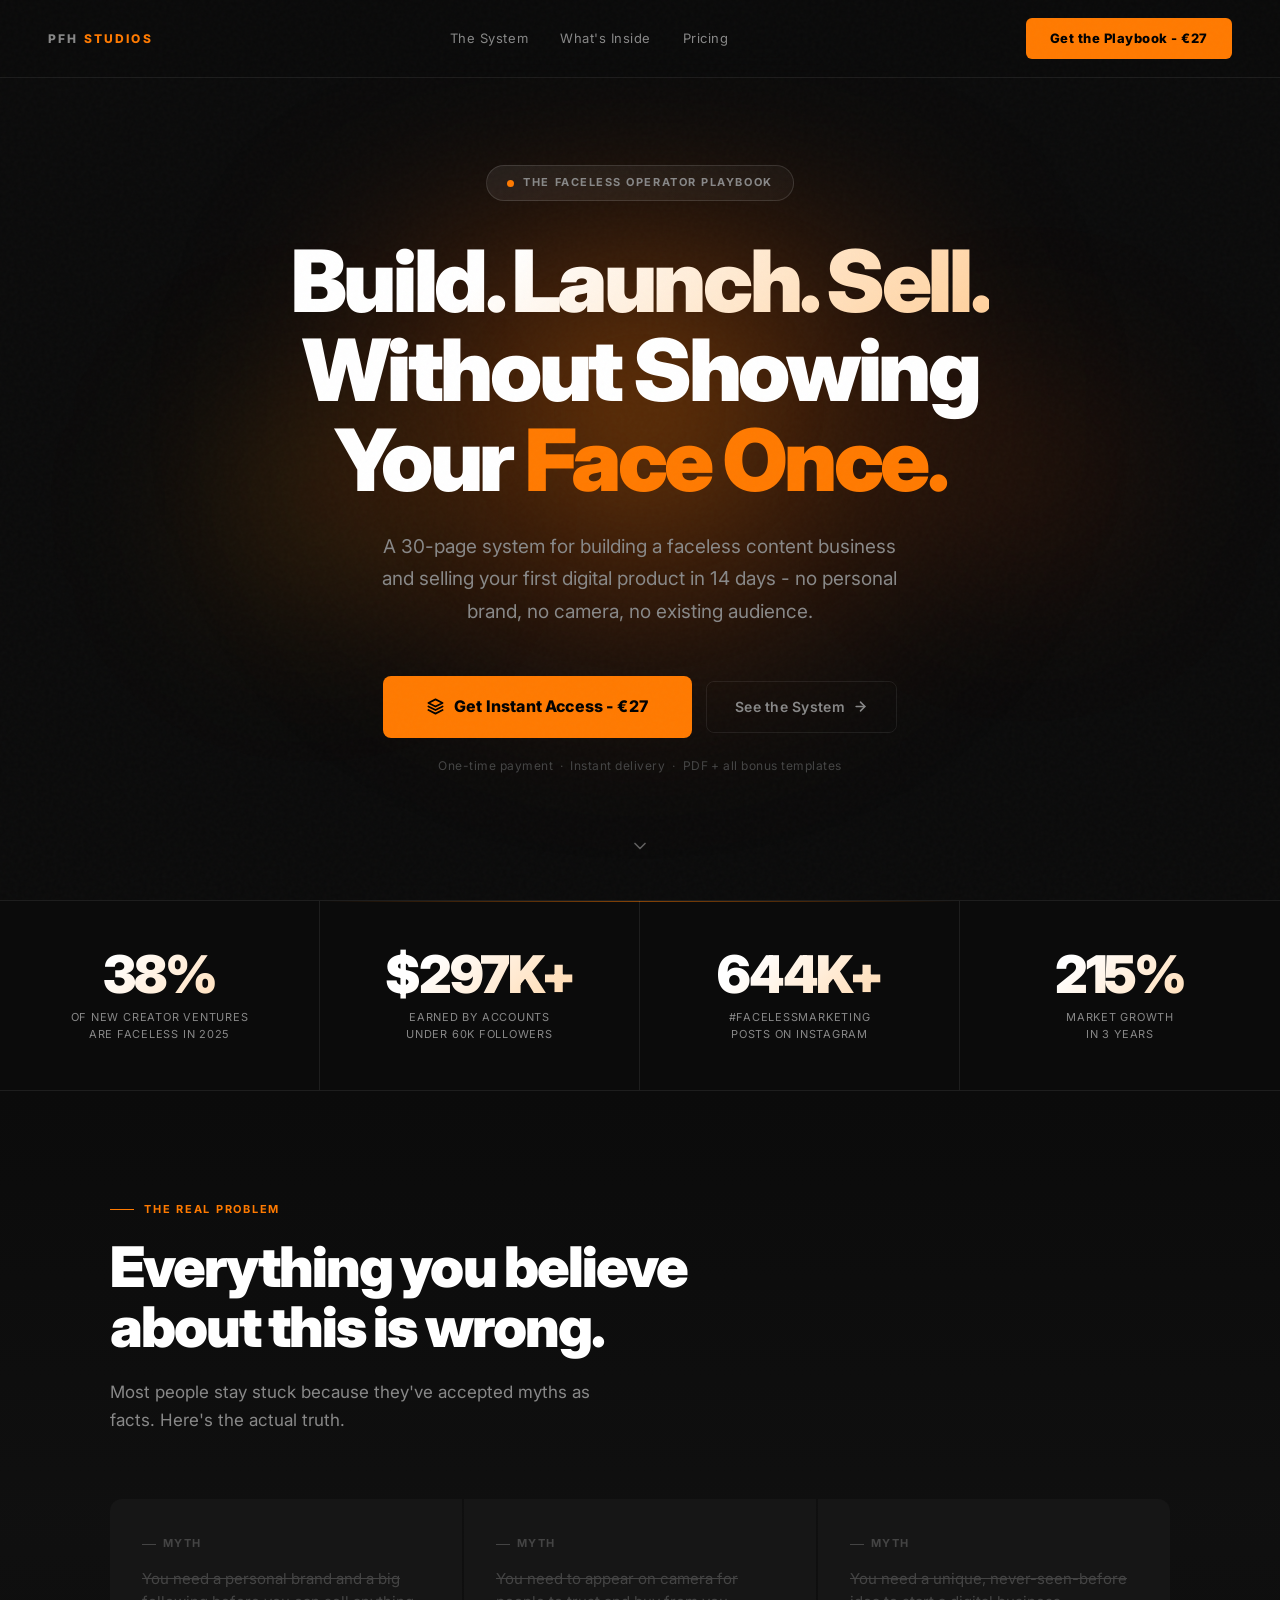
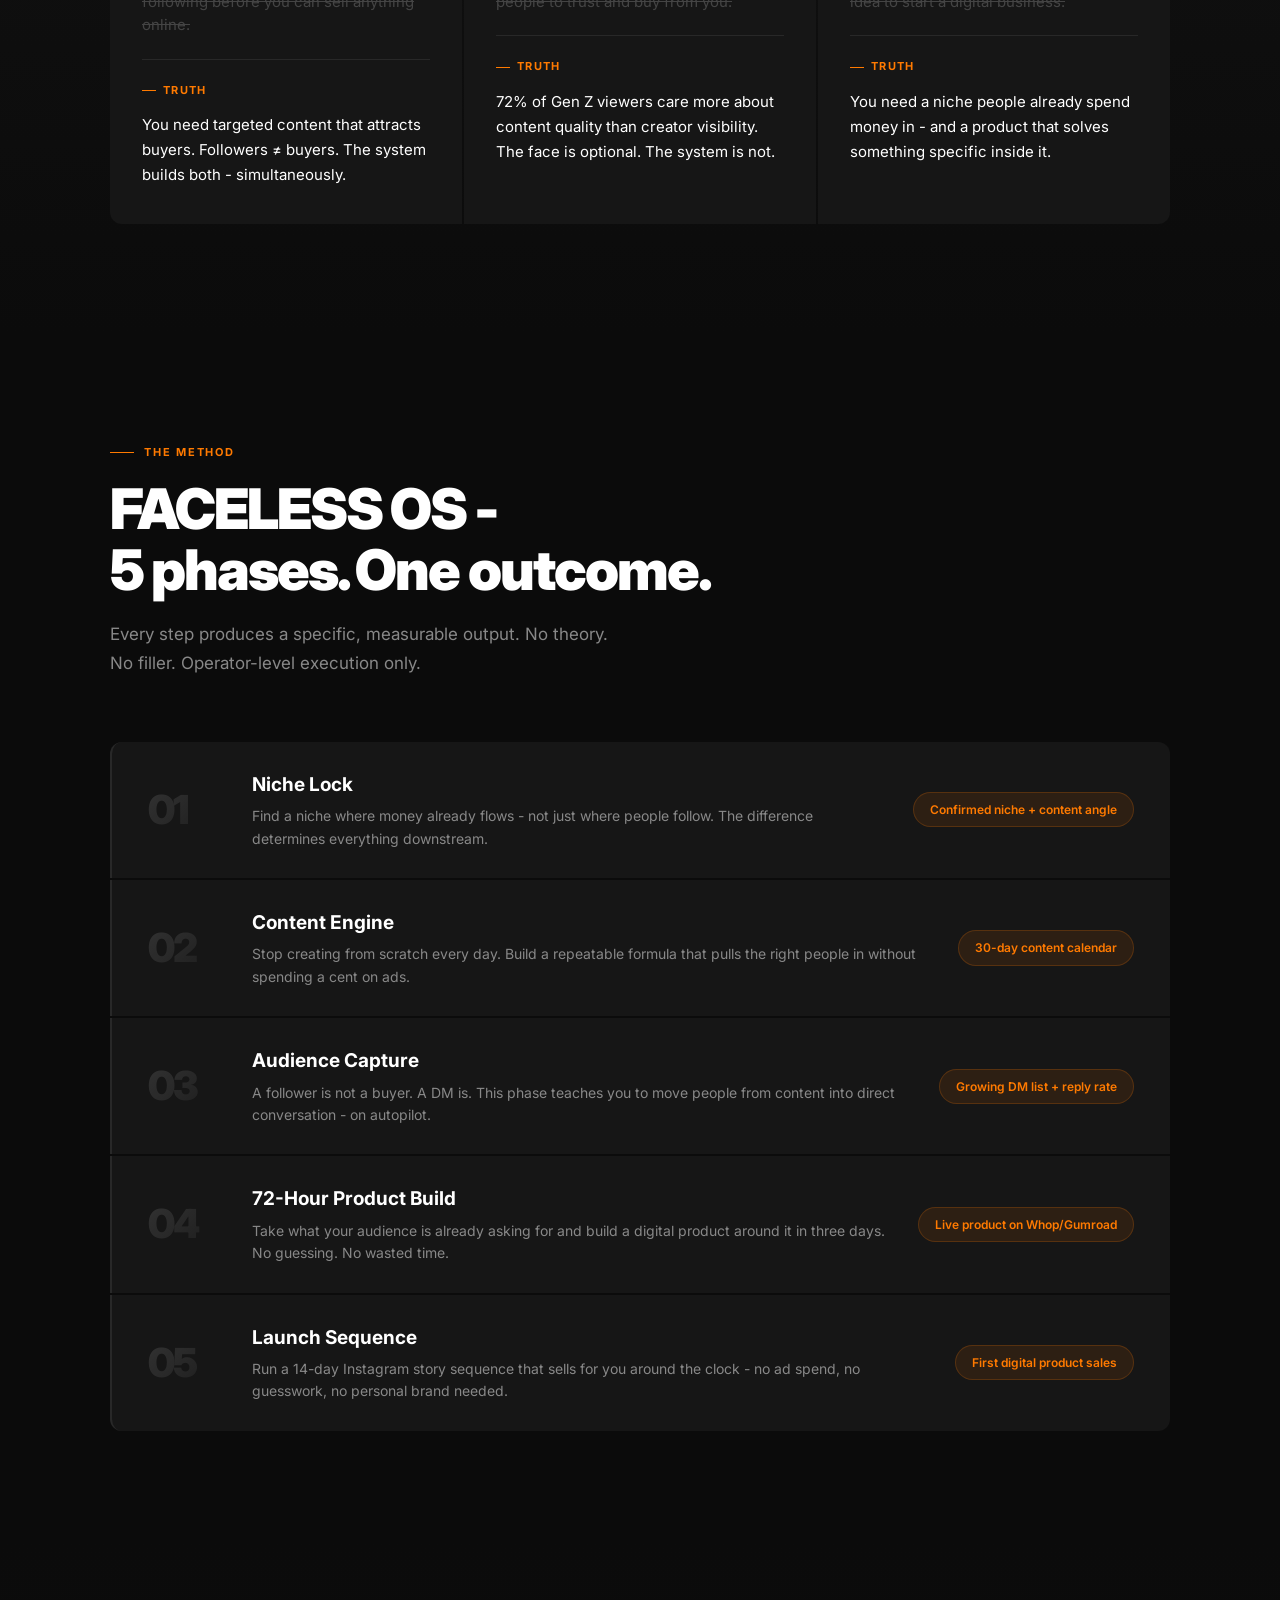
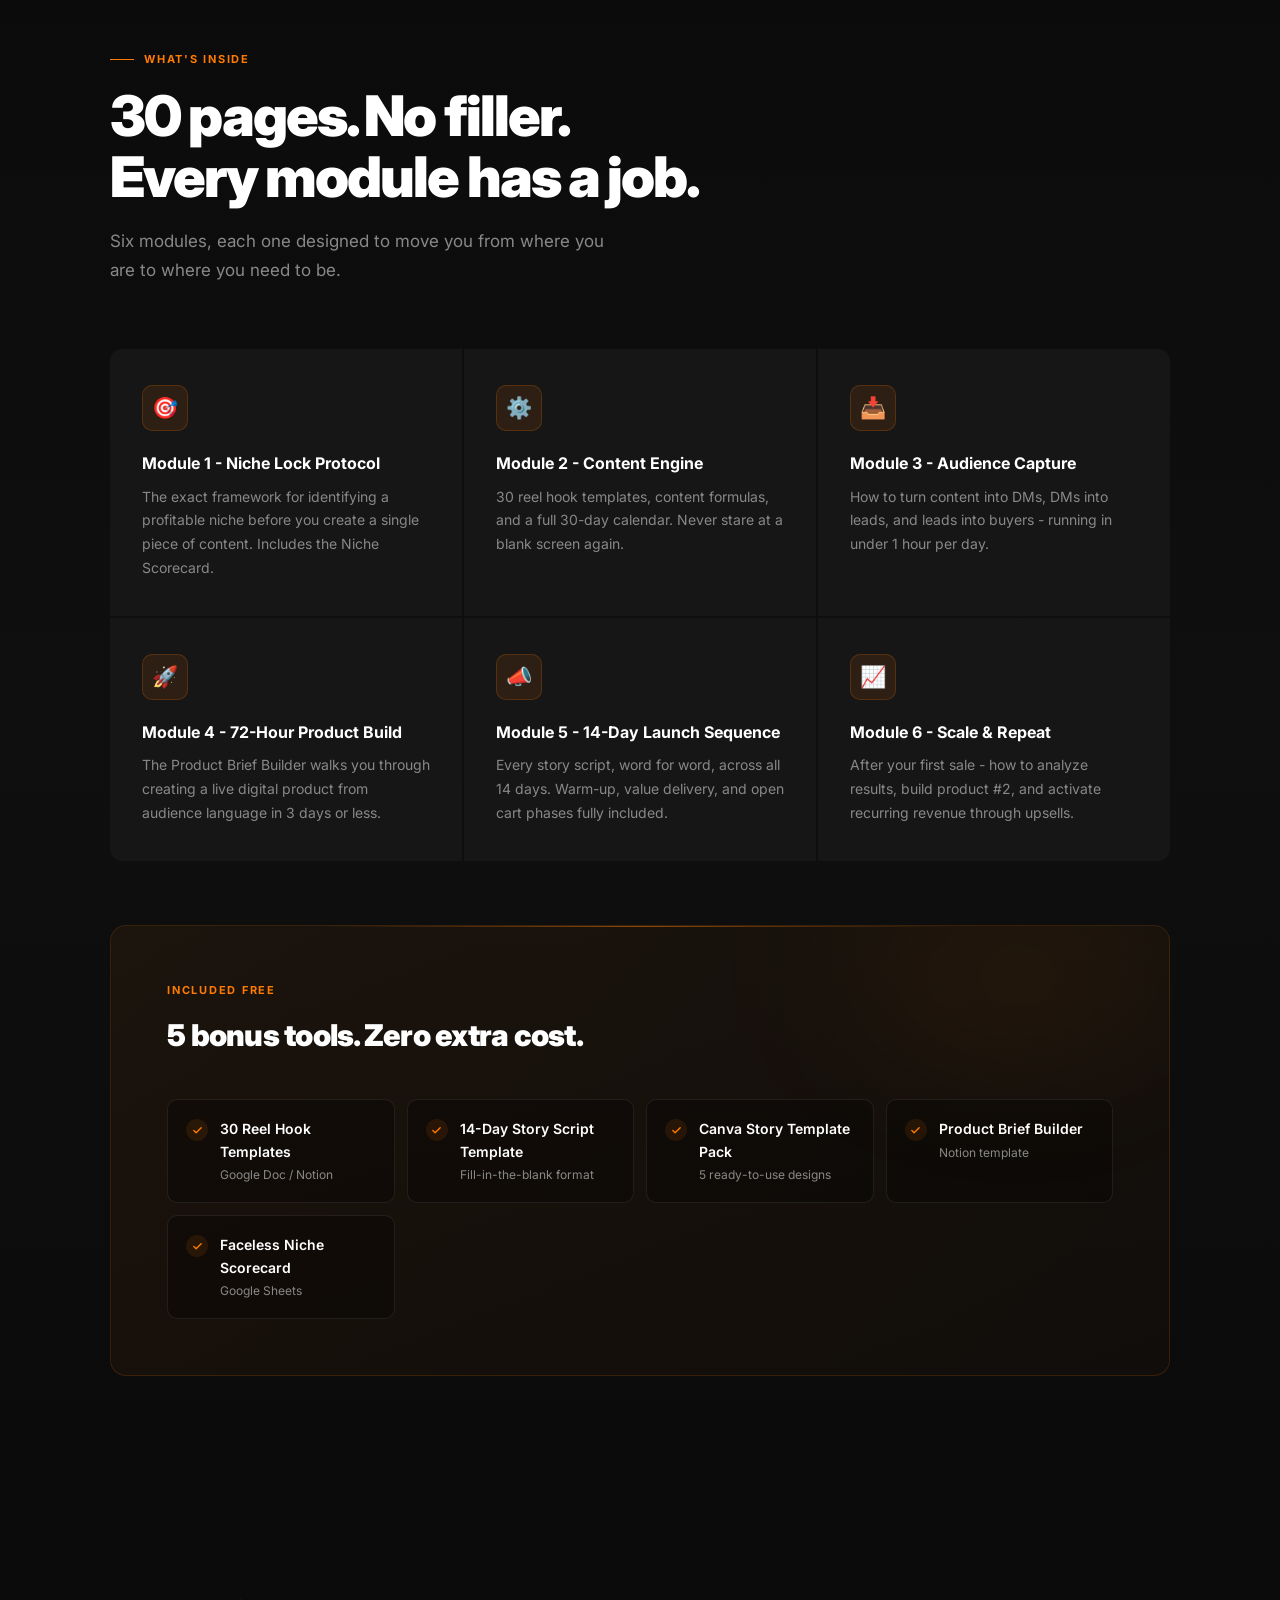
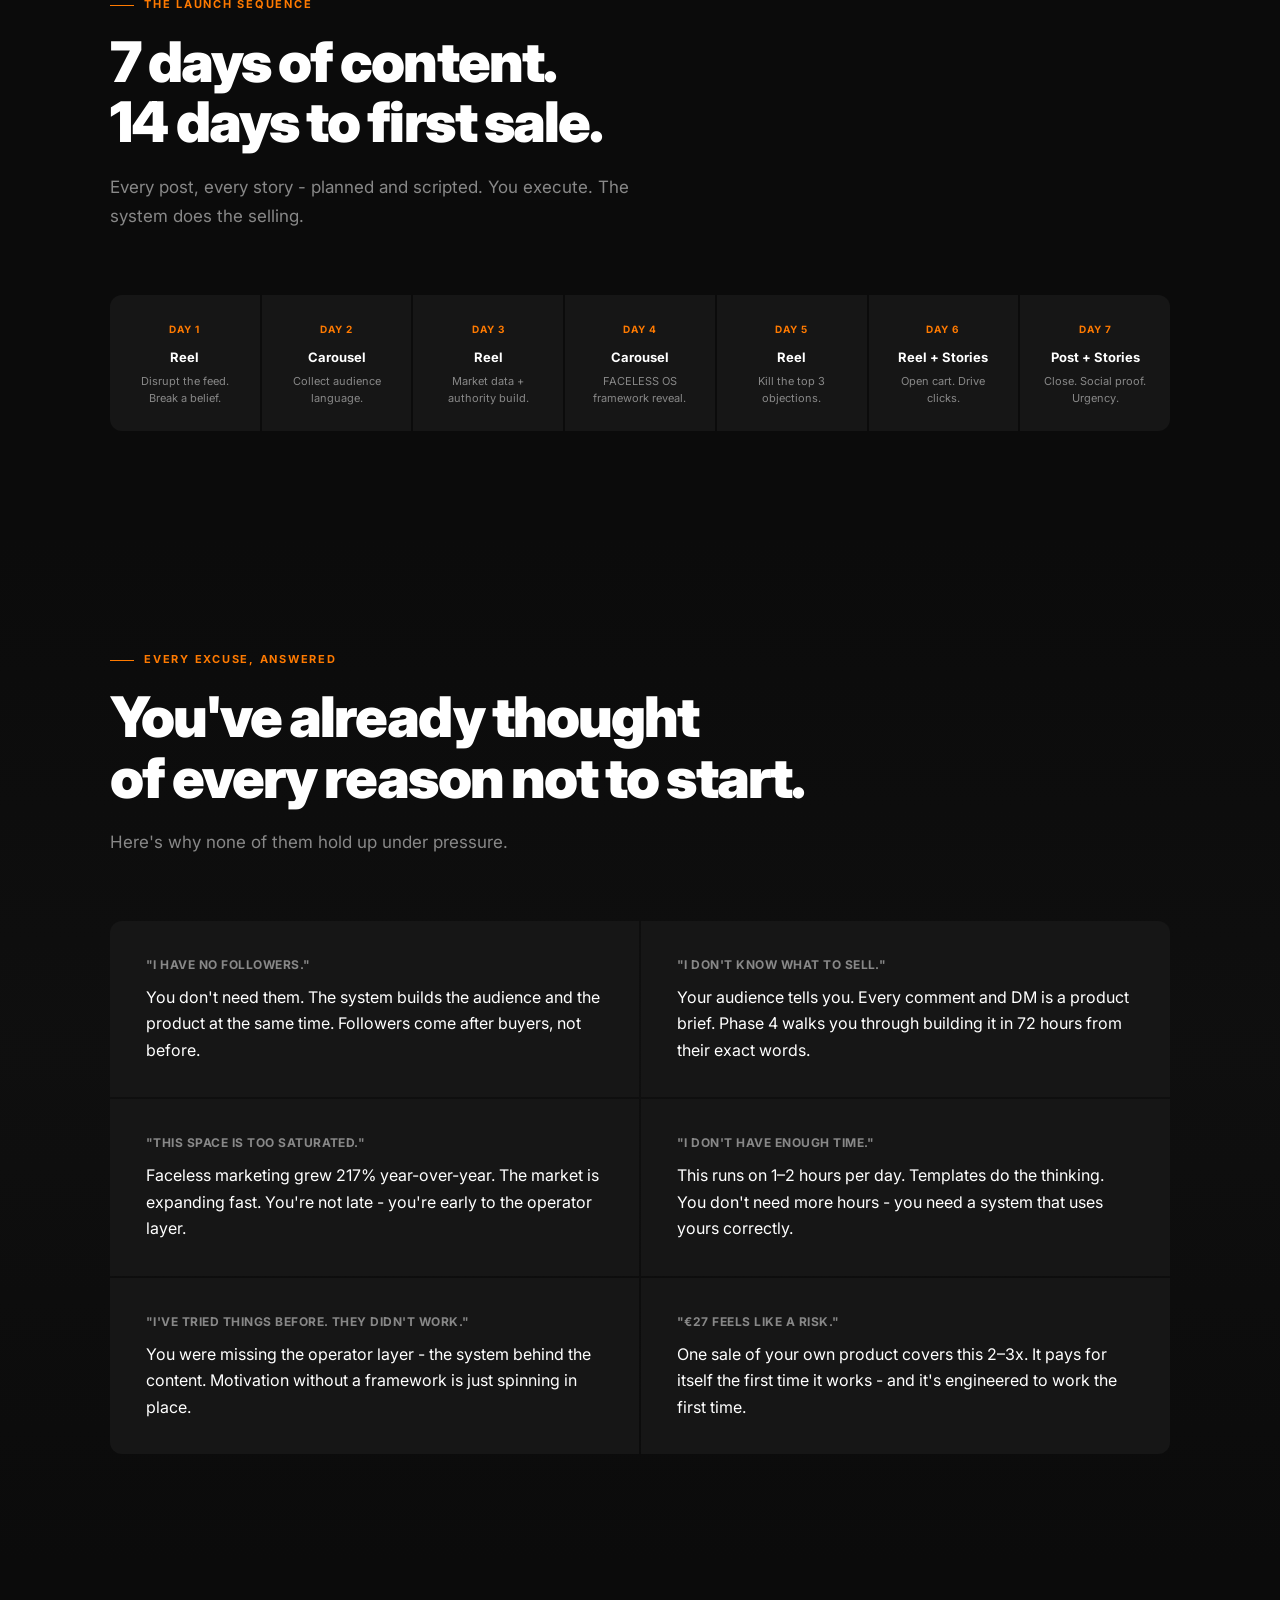
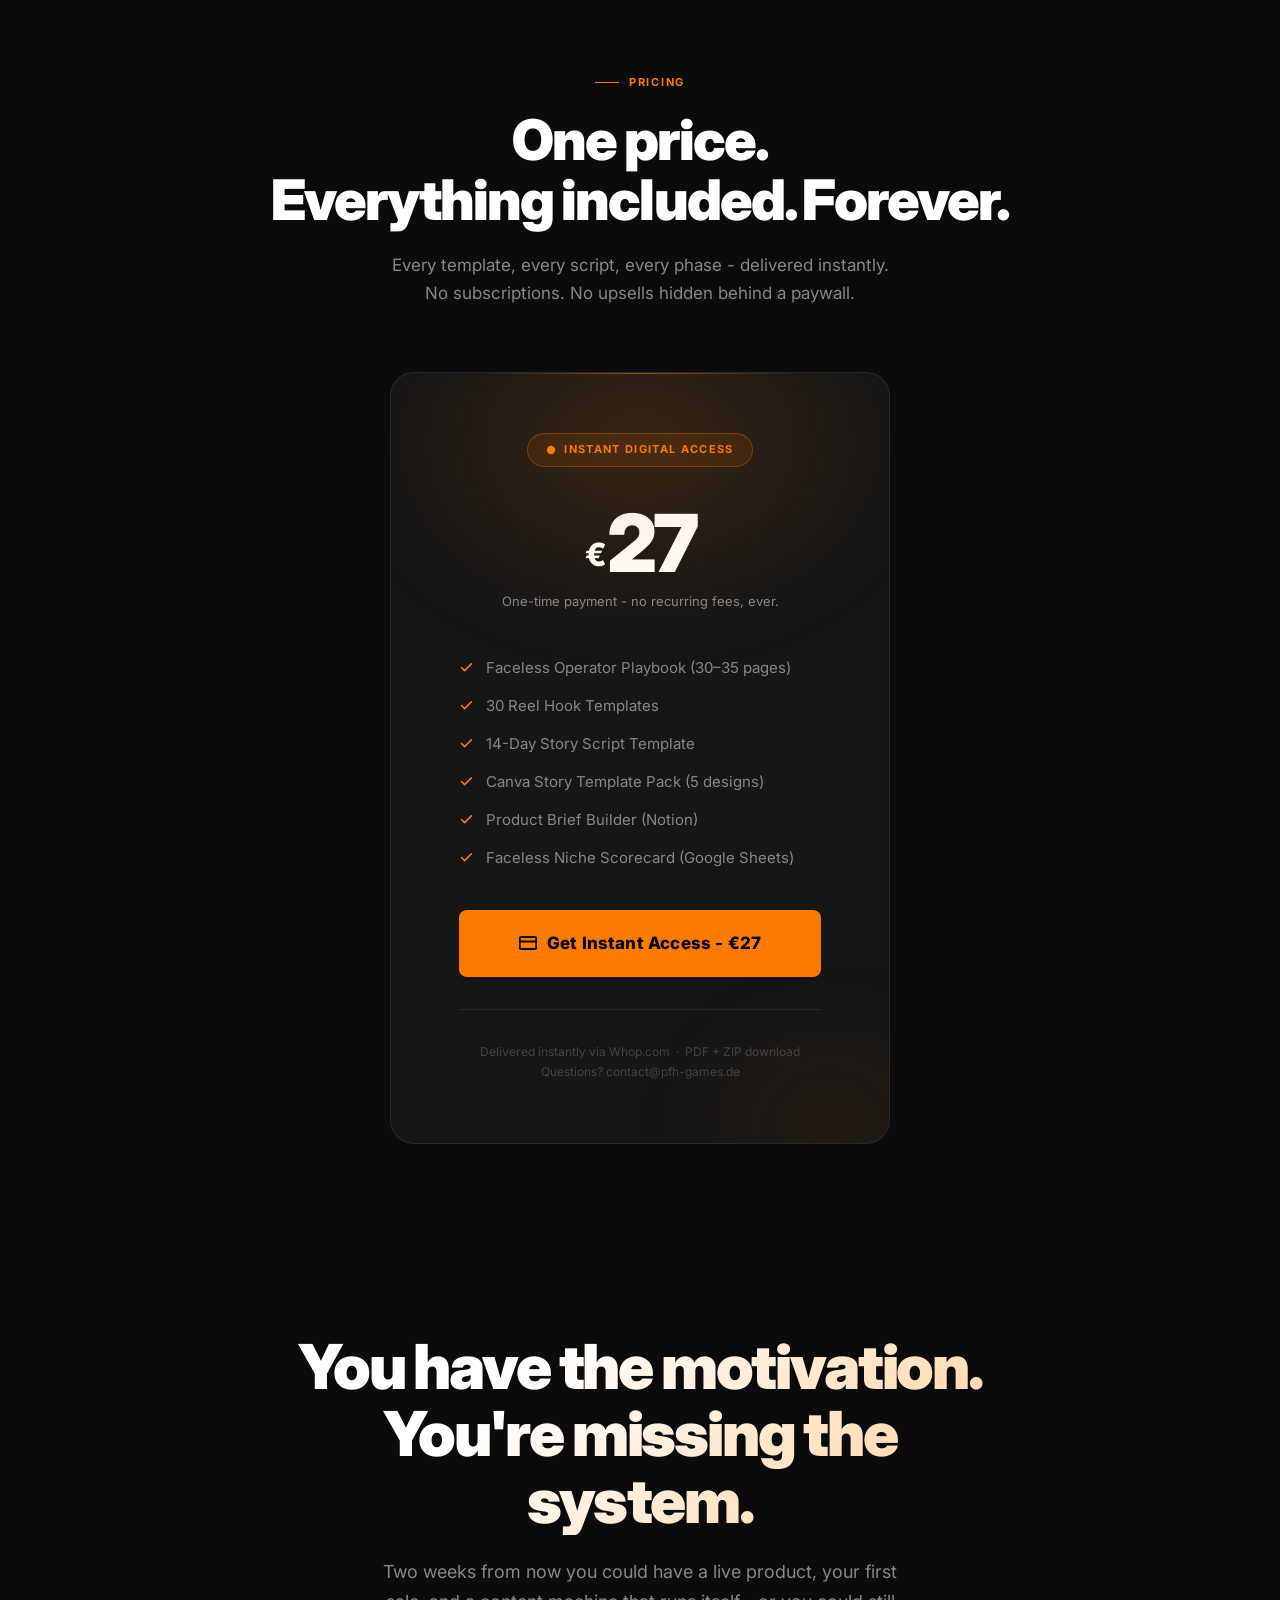
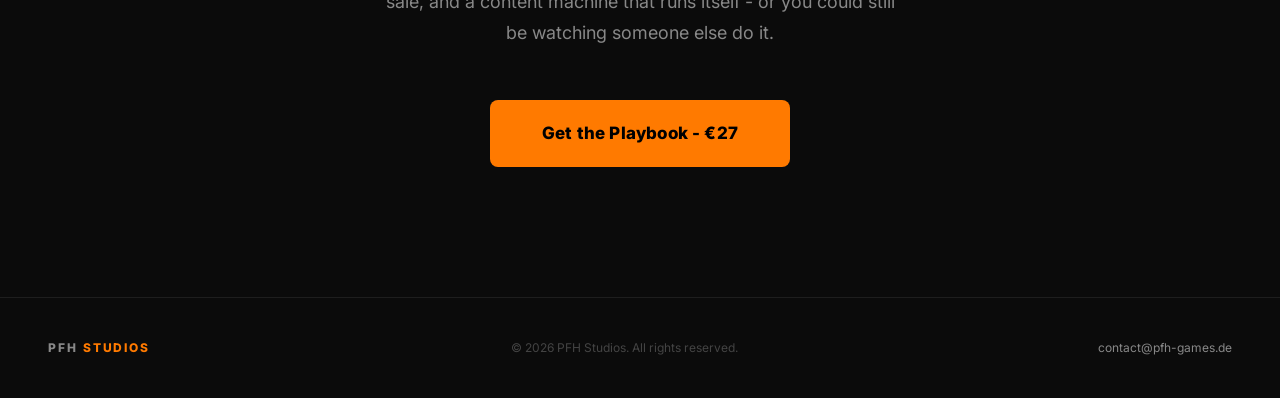
==== commit 62210b99: "index.html" ====
--- a/index.html
+++ b/index.html
@@ -1080,7 +1080,7 @@
       <a href="#inside" class="nav-link">What's Inside</a>
       <a href="#pricing" class="nav-link">Pricing</a>
     </div>
-    <a href="#pricing" class="nav-cta">Get the Playbook - €27</a>
+    <a href="https://whop.com/checkout/plan_X18enAPMGRj5F" class="nav-cta" target="_blank" rel="noopener">Get the Playbook - €27</a>
   </nav>
 
   <!-- HERO -->
@@ -1106,7 +1106,7 @@
 
       <div class="hero-actions">
         <div class="hero-row-btns">
-          <a href="#pricing" class="btn-primary">
+          <a href="https://whop.com/checkout/plan_X18enAPMGRj5F" class="btn-primary" target="_blank" rel="noopener">
             <svg width="17" height="17" viewBox="0 0 24 24" fill="none" stroke="currentColor" stroke-width="2.5" stroke-linecap="round" stroke-linejoin="round"><path d="M12 2L2 7l10 5 10-5-10-5z"/><path d="M2 17l10 5 10-5"/><path d="M2 12l10 5 10-5"/></svg>
             Get Instant Access - €27
           </a>
@@ -1477,7 +1477,7 @@
             </li>
           </ul>
 
-          <a href="#" class="btn-primary" style="width: 100%; justify-content: center; font-size: 17px; padding: 20px;">
+          <a href="https://whop.com/checkout/plan_X18enAPMGRj5F" class="btn-primary" style="width: 100%; justify-content: center; font-size: 17px; padding: 20px;" target="_blank" rel="noopener">
             <svg width="18" height="18" viewBox="0 0 24 24" fill="none" stroke="currentColor" stroke-width="2.5" stroke-linecap="round" stroke-linejoin="round"><rect x="1" y="4" width="22" height="16" rx="2"/><line x1="1" y1="10" x2="23" y2="10"/></svg>
             Get Instant Access - €27
           </a>
@@ -1496,7 +1496,7 @@
         You have the motivation.<br />You're missing the system.
       </h2>
       <p>Two weeks from now you could have a live product, your first sale, and a content machine that runs itself - or you could still be watching someone else do it.</p>
-      <a href="#pricing" class="btn-primary" style="font-size: 17px; padding: 20px 52px;">
+      <a href="https://whop.com/checkout/plan_X18enAPMGRj5F" class="btn-primary" style="font-size: 17px; padding: 20px 52px;" target="_blank" rel="noopener">
         Get the Playbook - €27
       </a>
     </div>
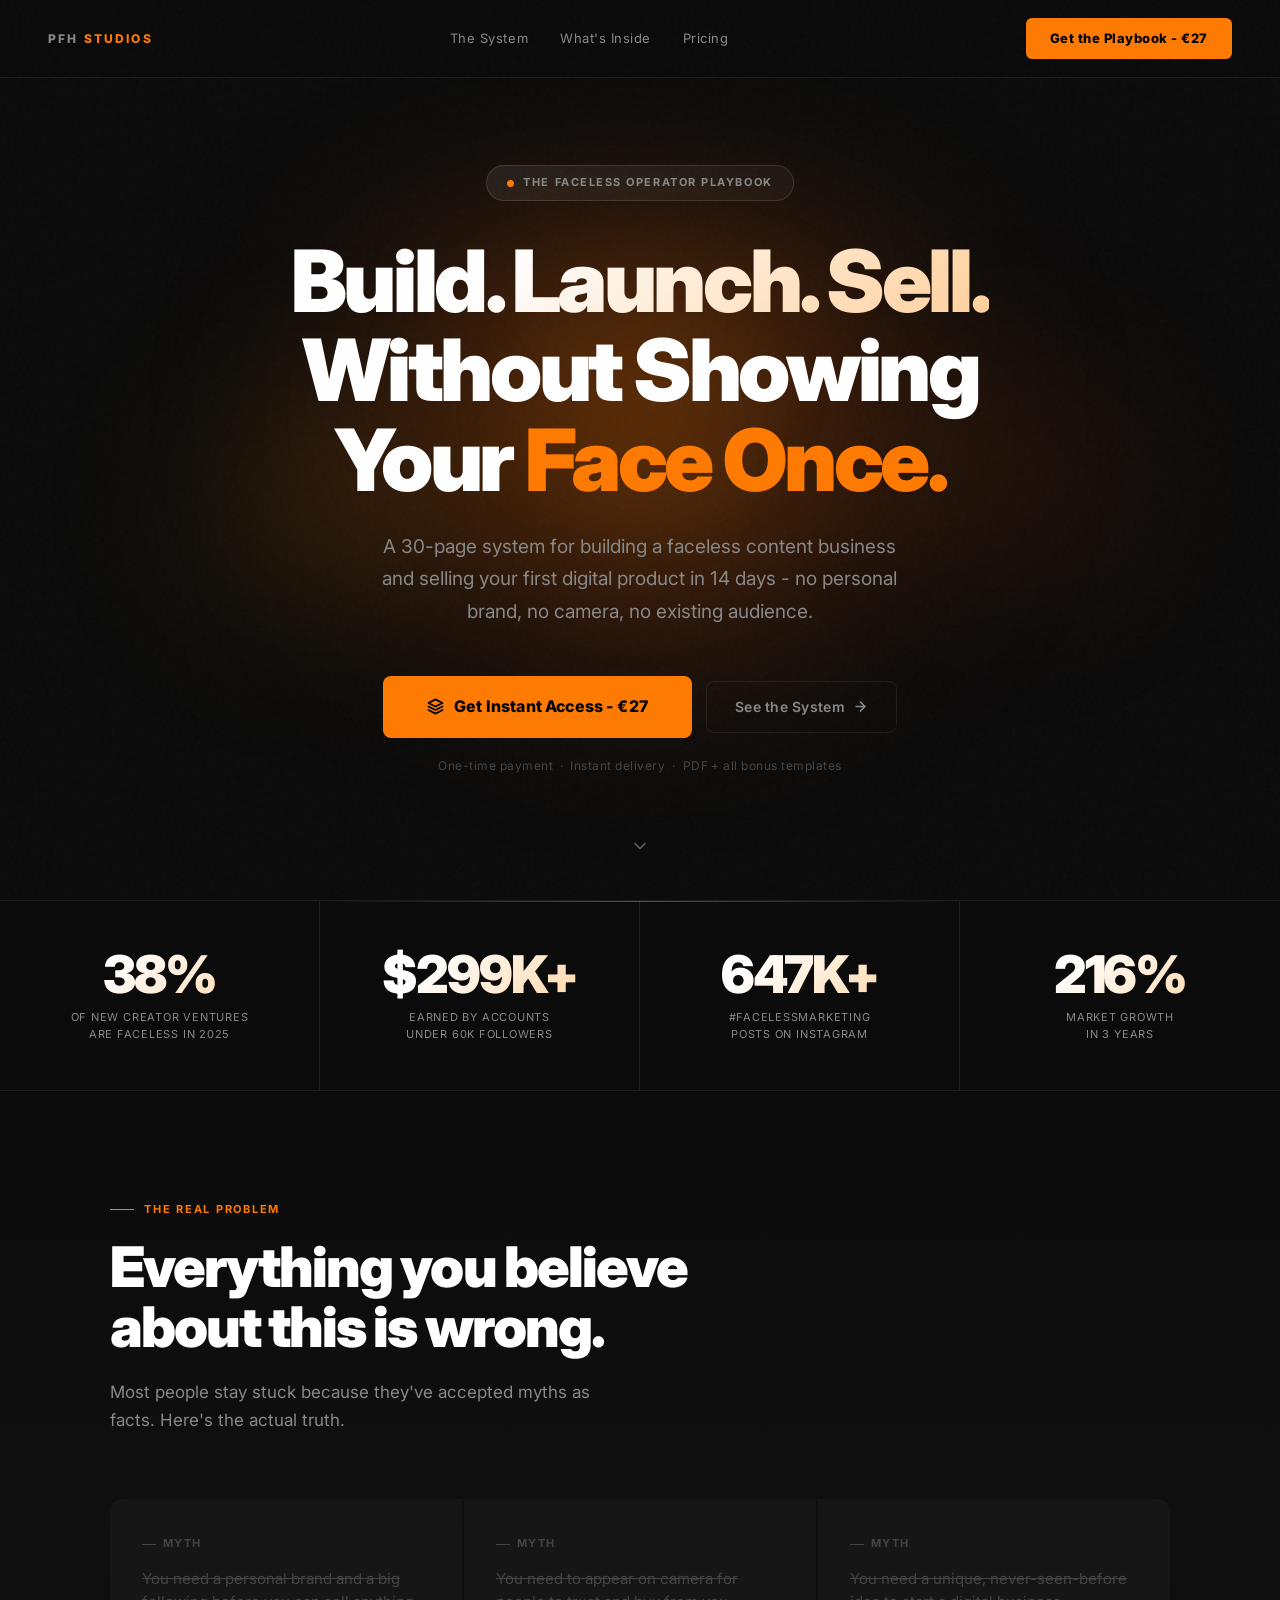
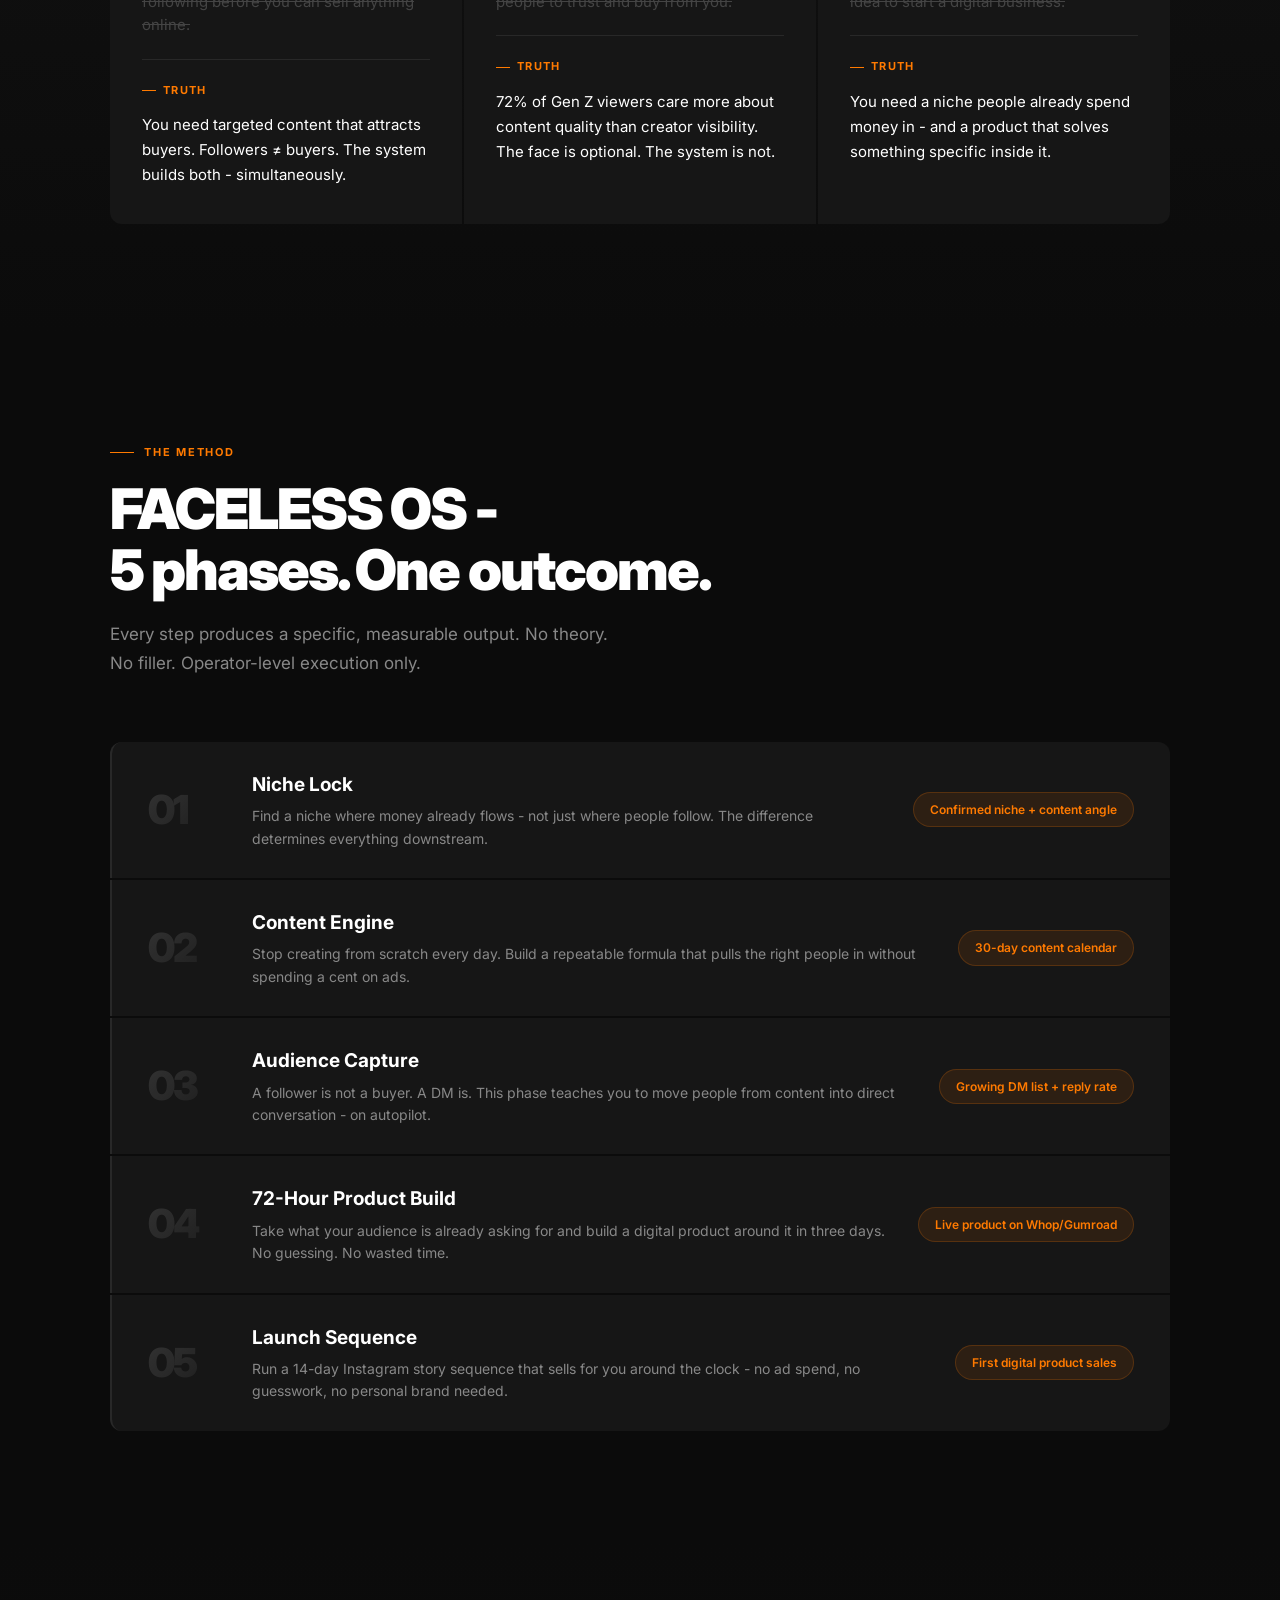
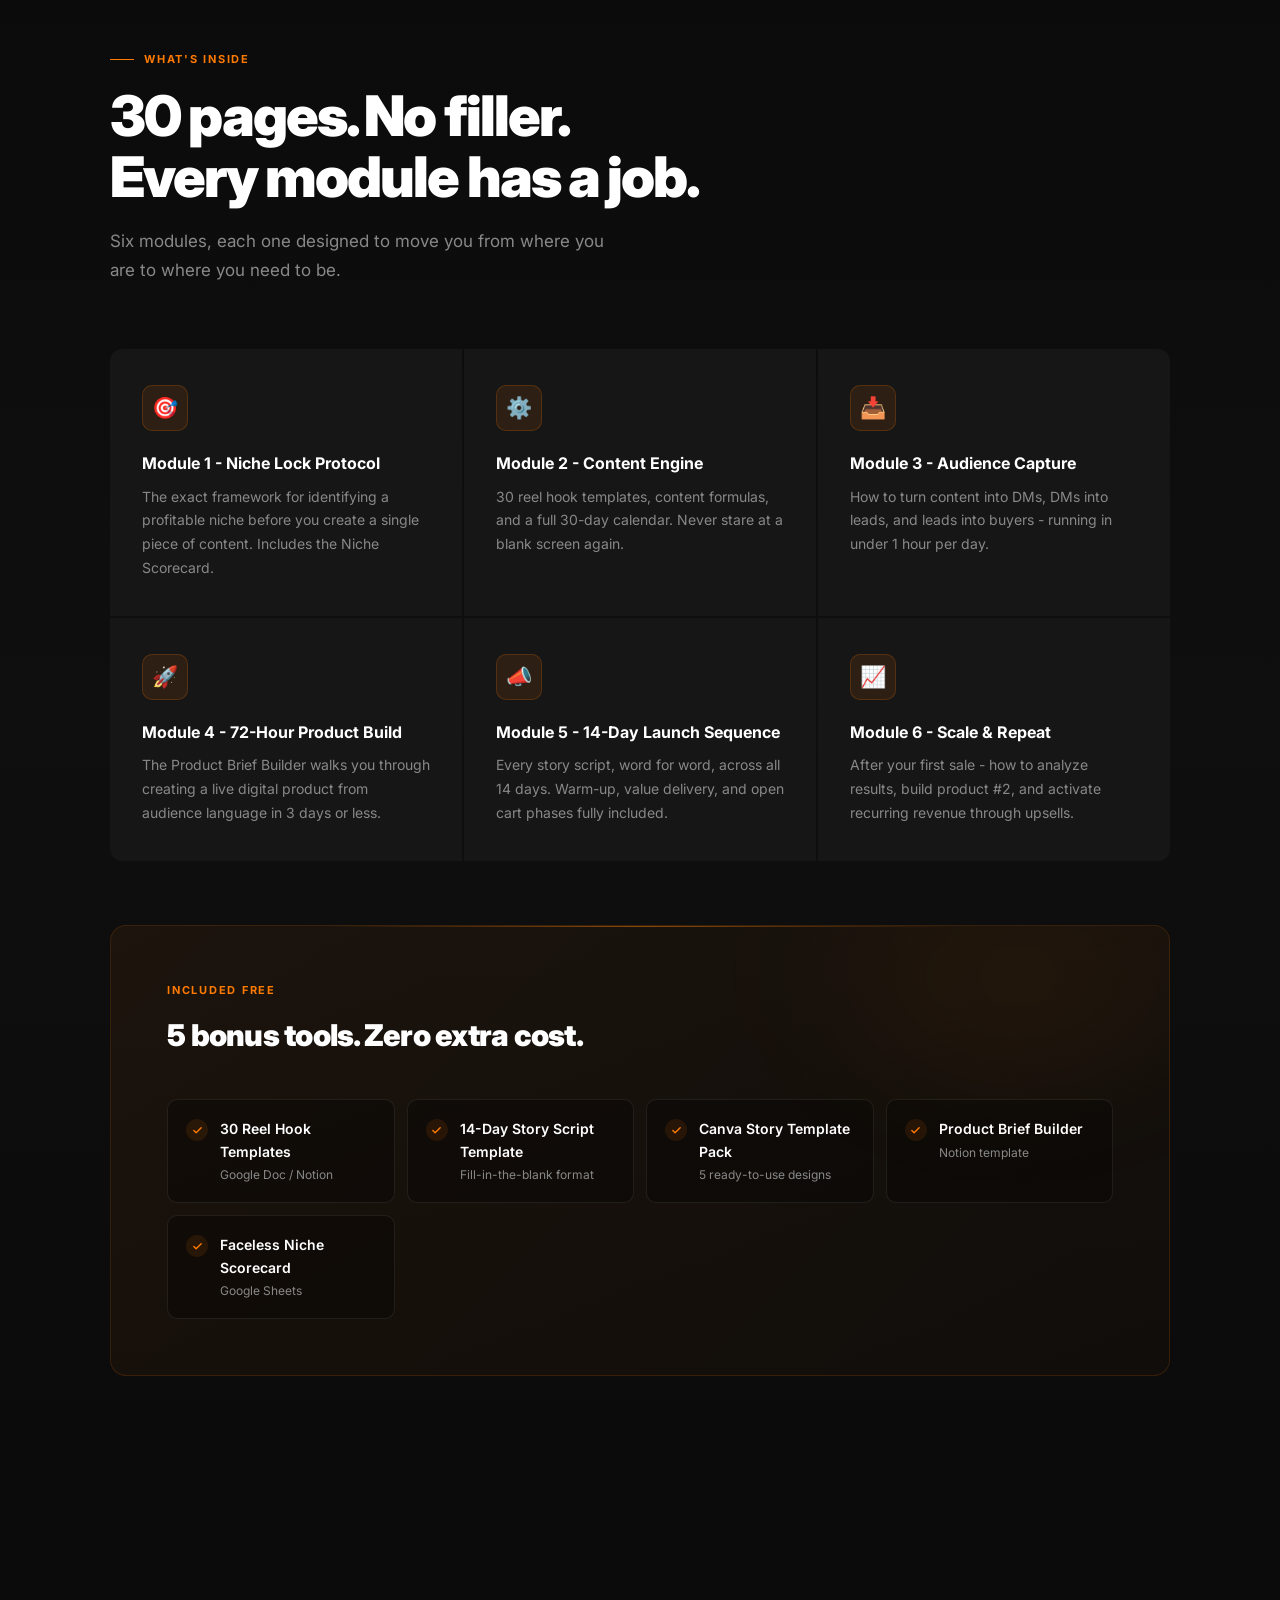
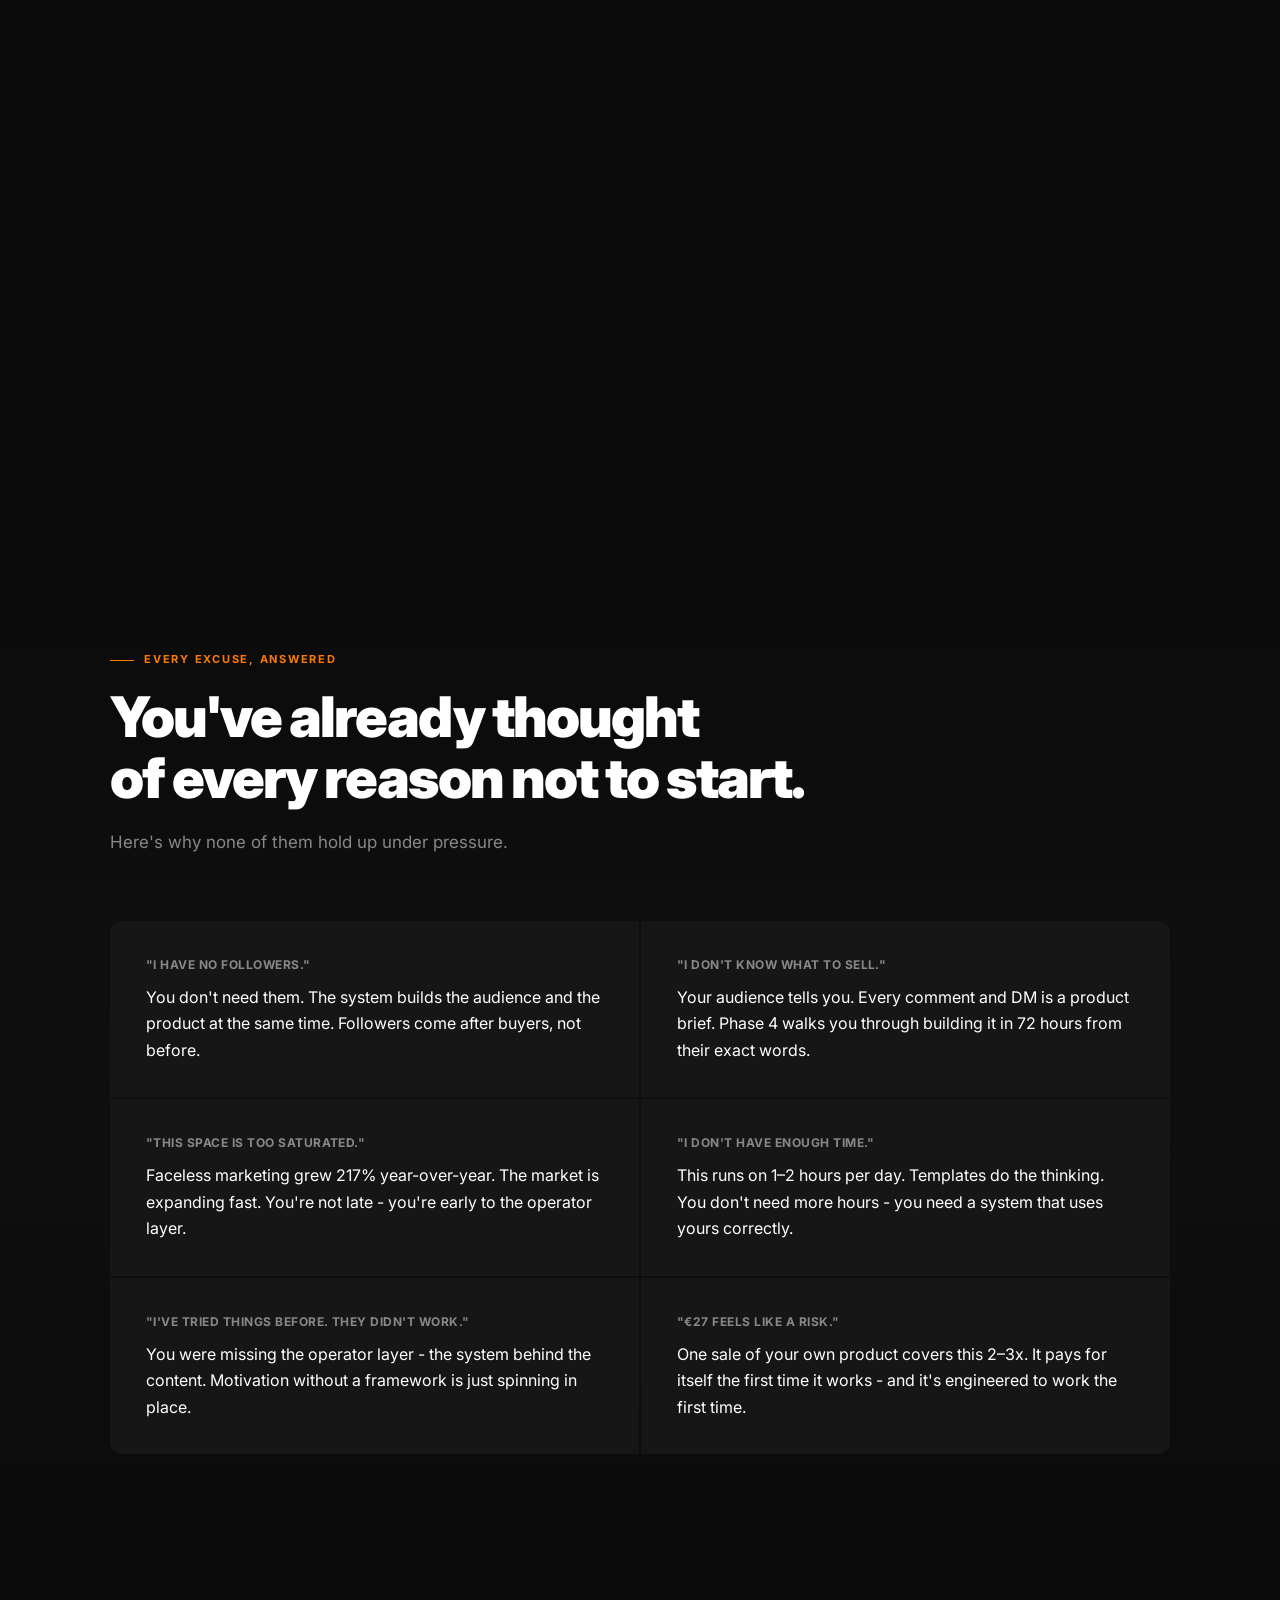
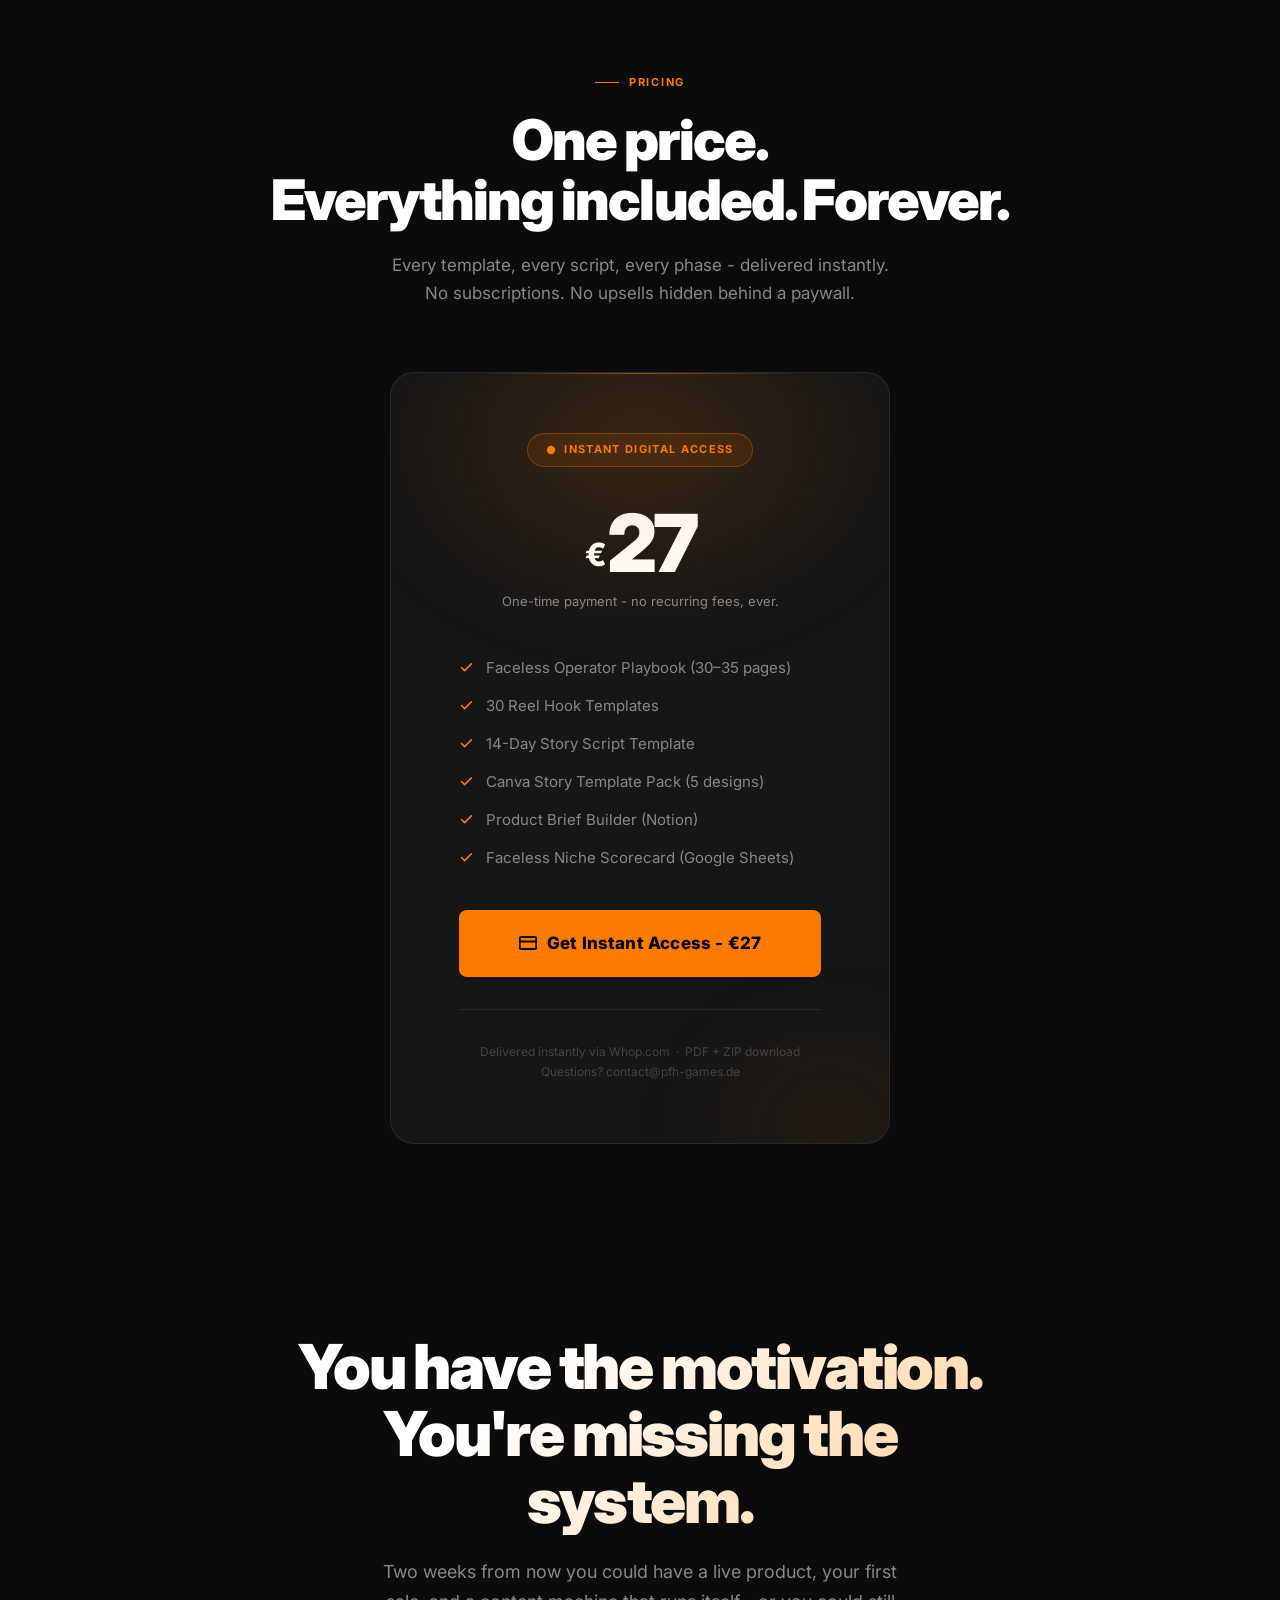
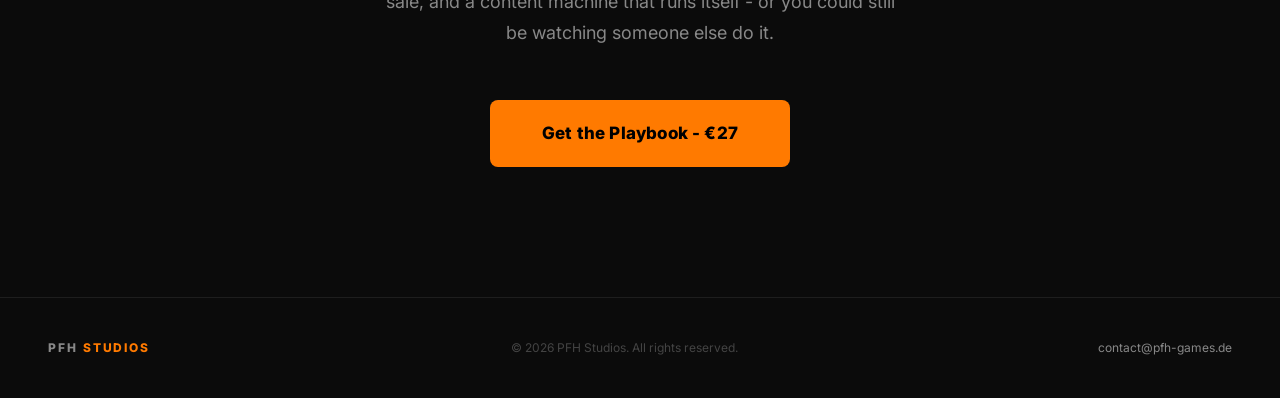
==== commit 1431d448: "index.html" ====
--- a/index.html
+++ b/index.html
@@ -1557,7 +1557,7 @@
     document.querySelectorAll('.trust-number[data-target]').forEach(el => {
       countObserver.observe(el);
     });
-
+ 
     // ── NAV SHRINK ON SCROLL ──
     const nav = document.querySelector('nav');
     window.addEventListener('scroll', () => {
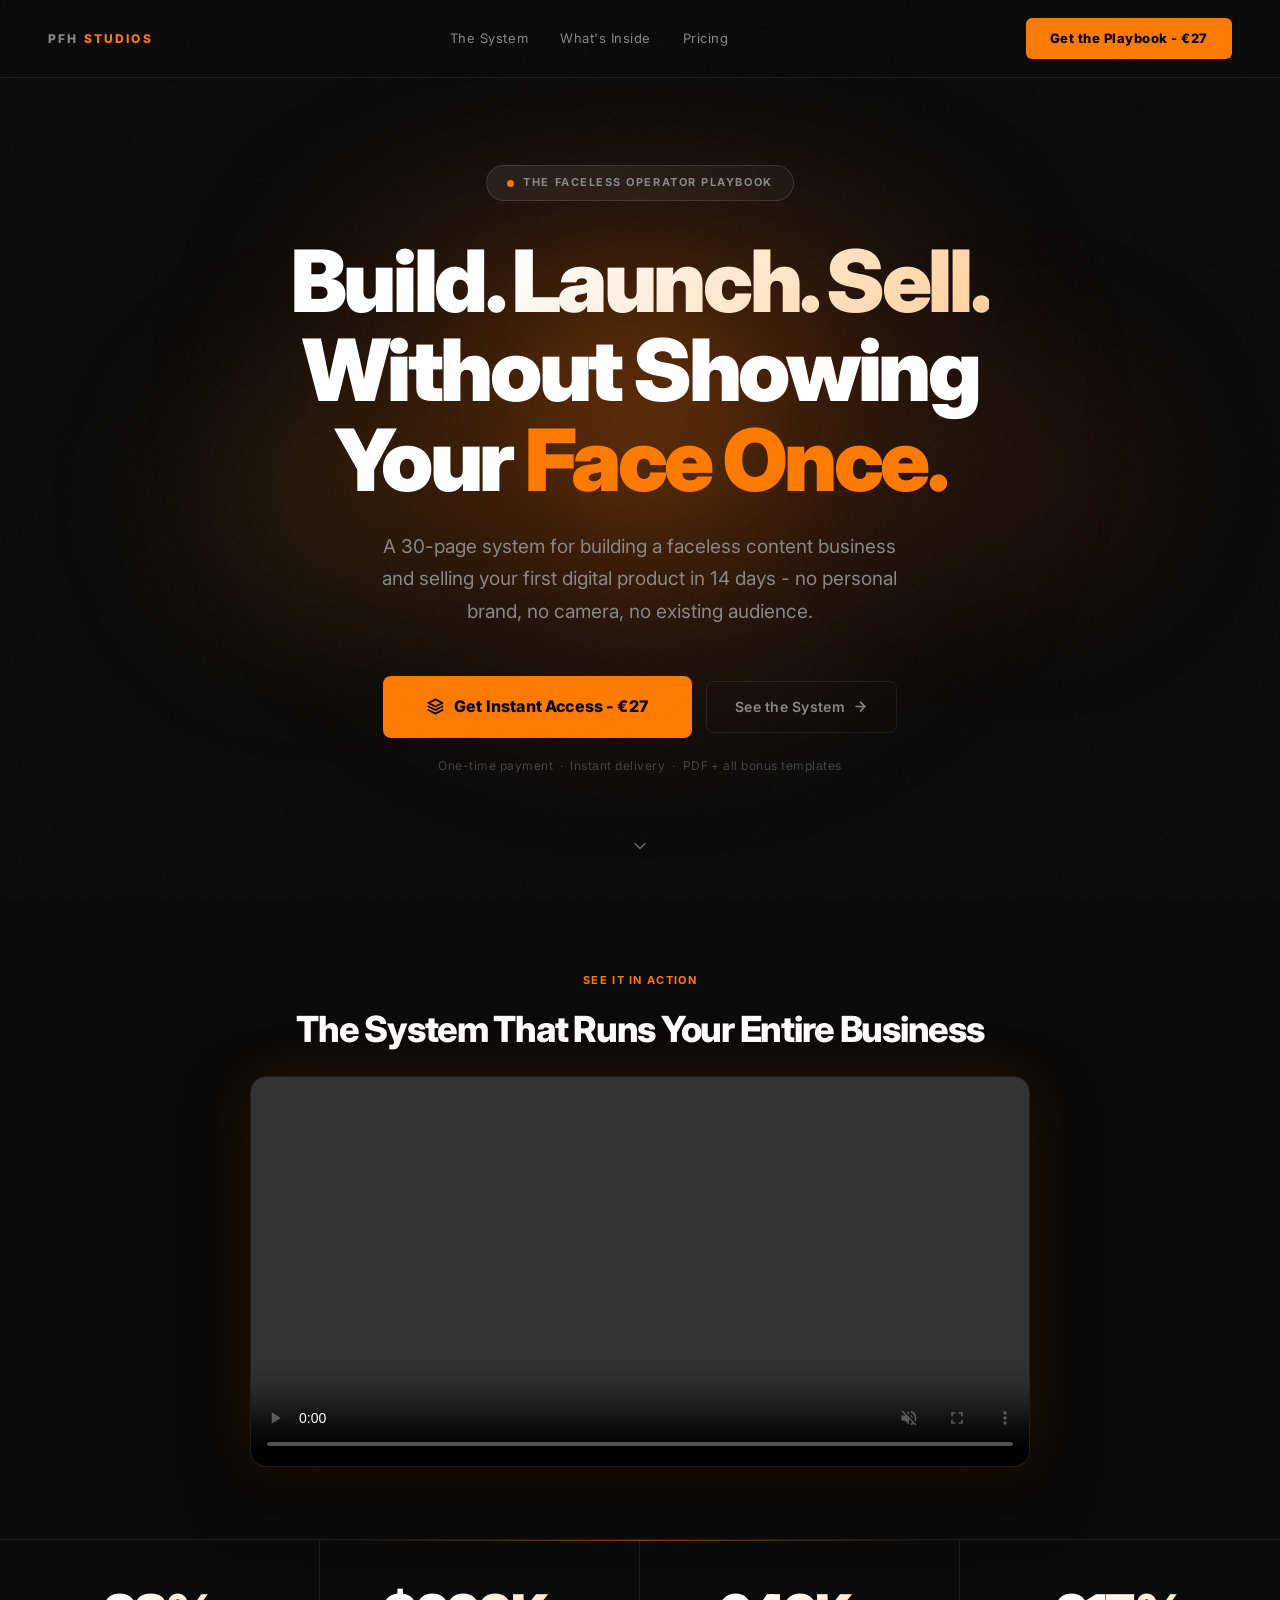
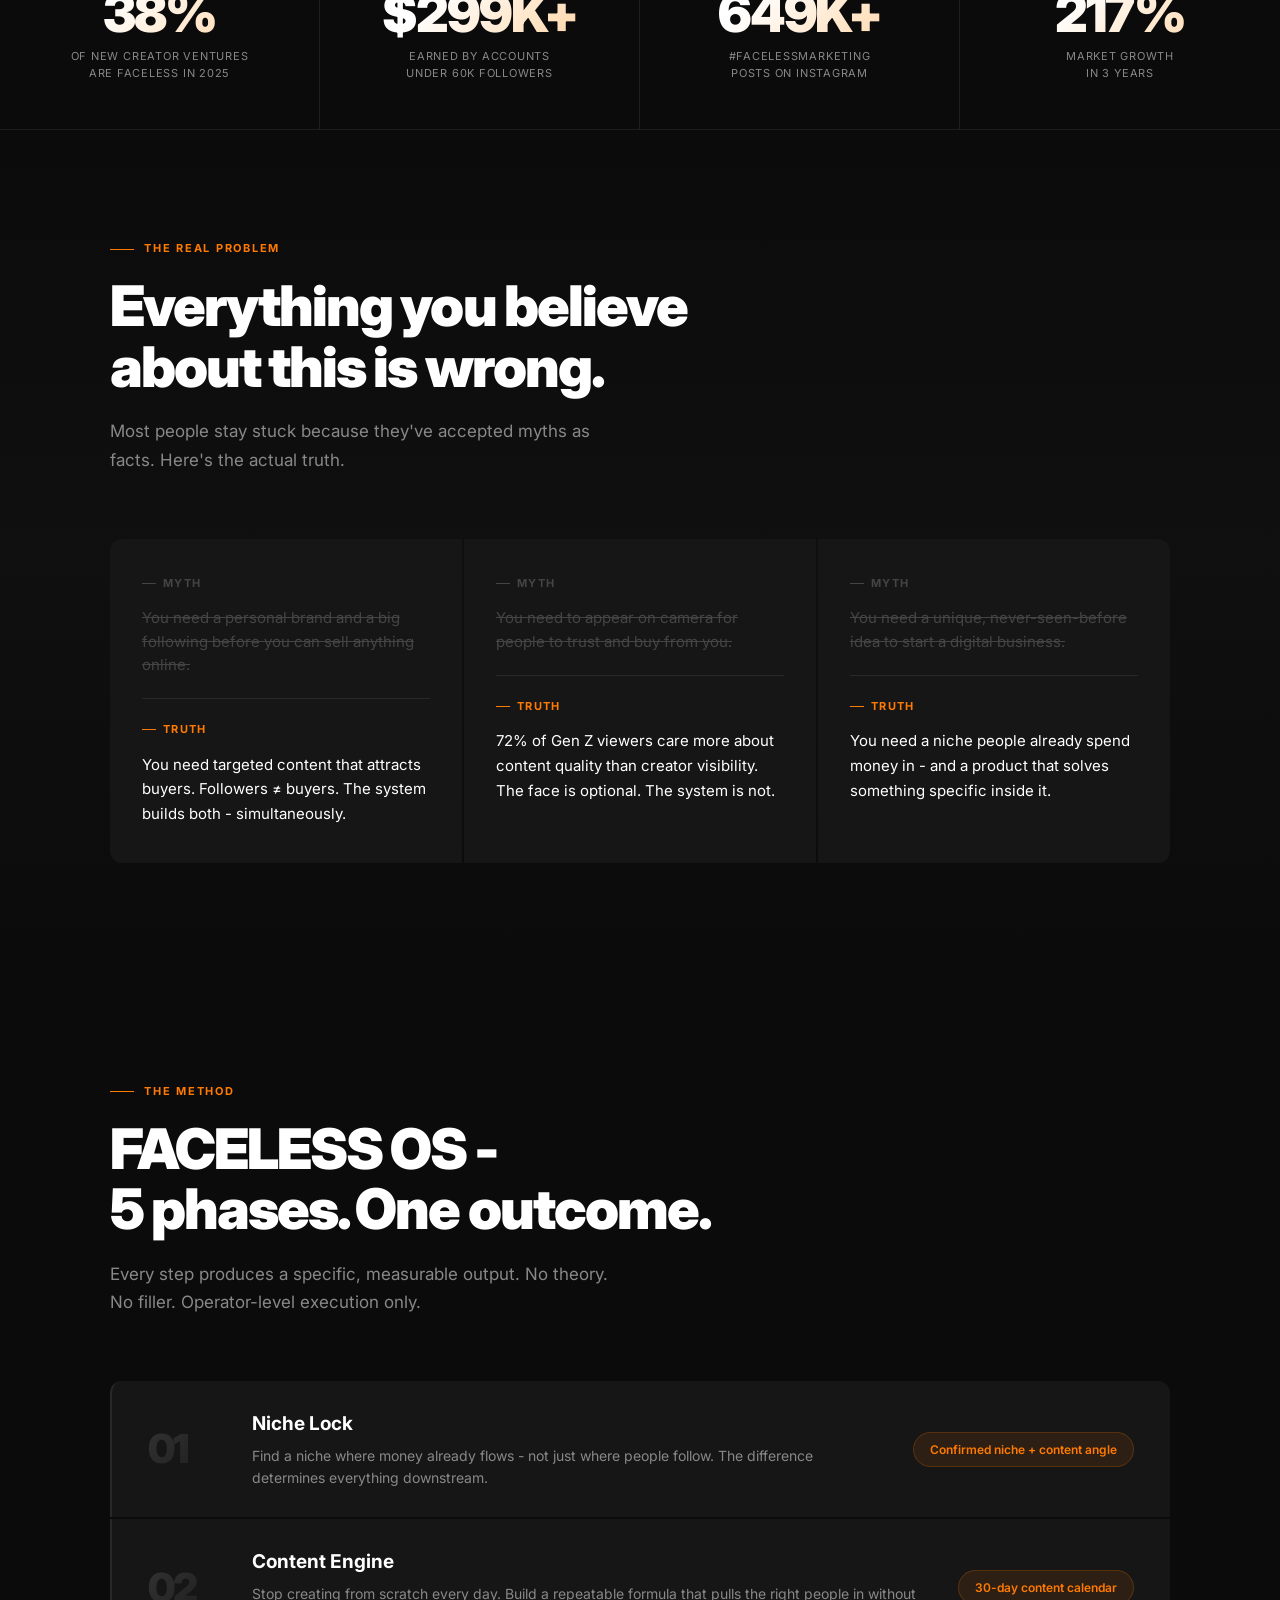
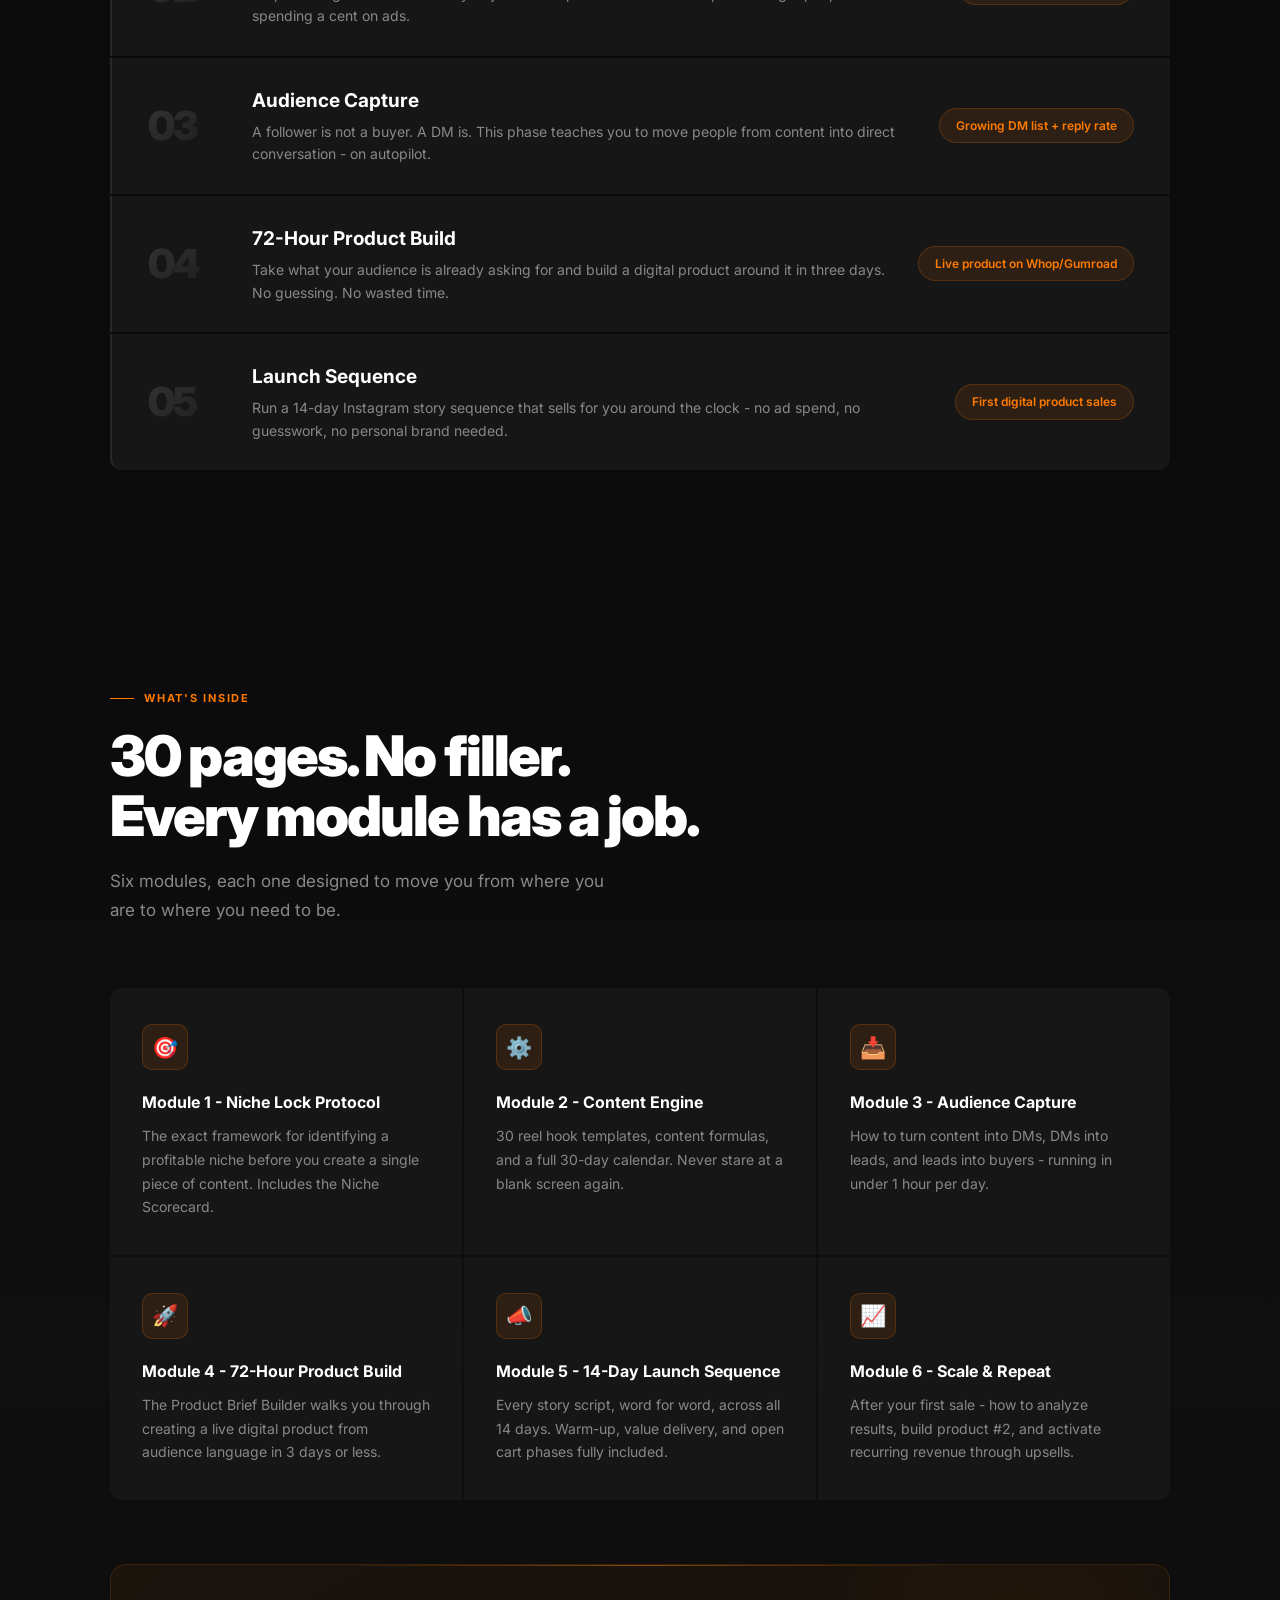
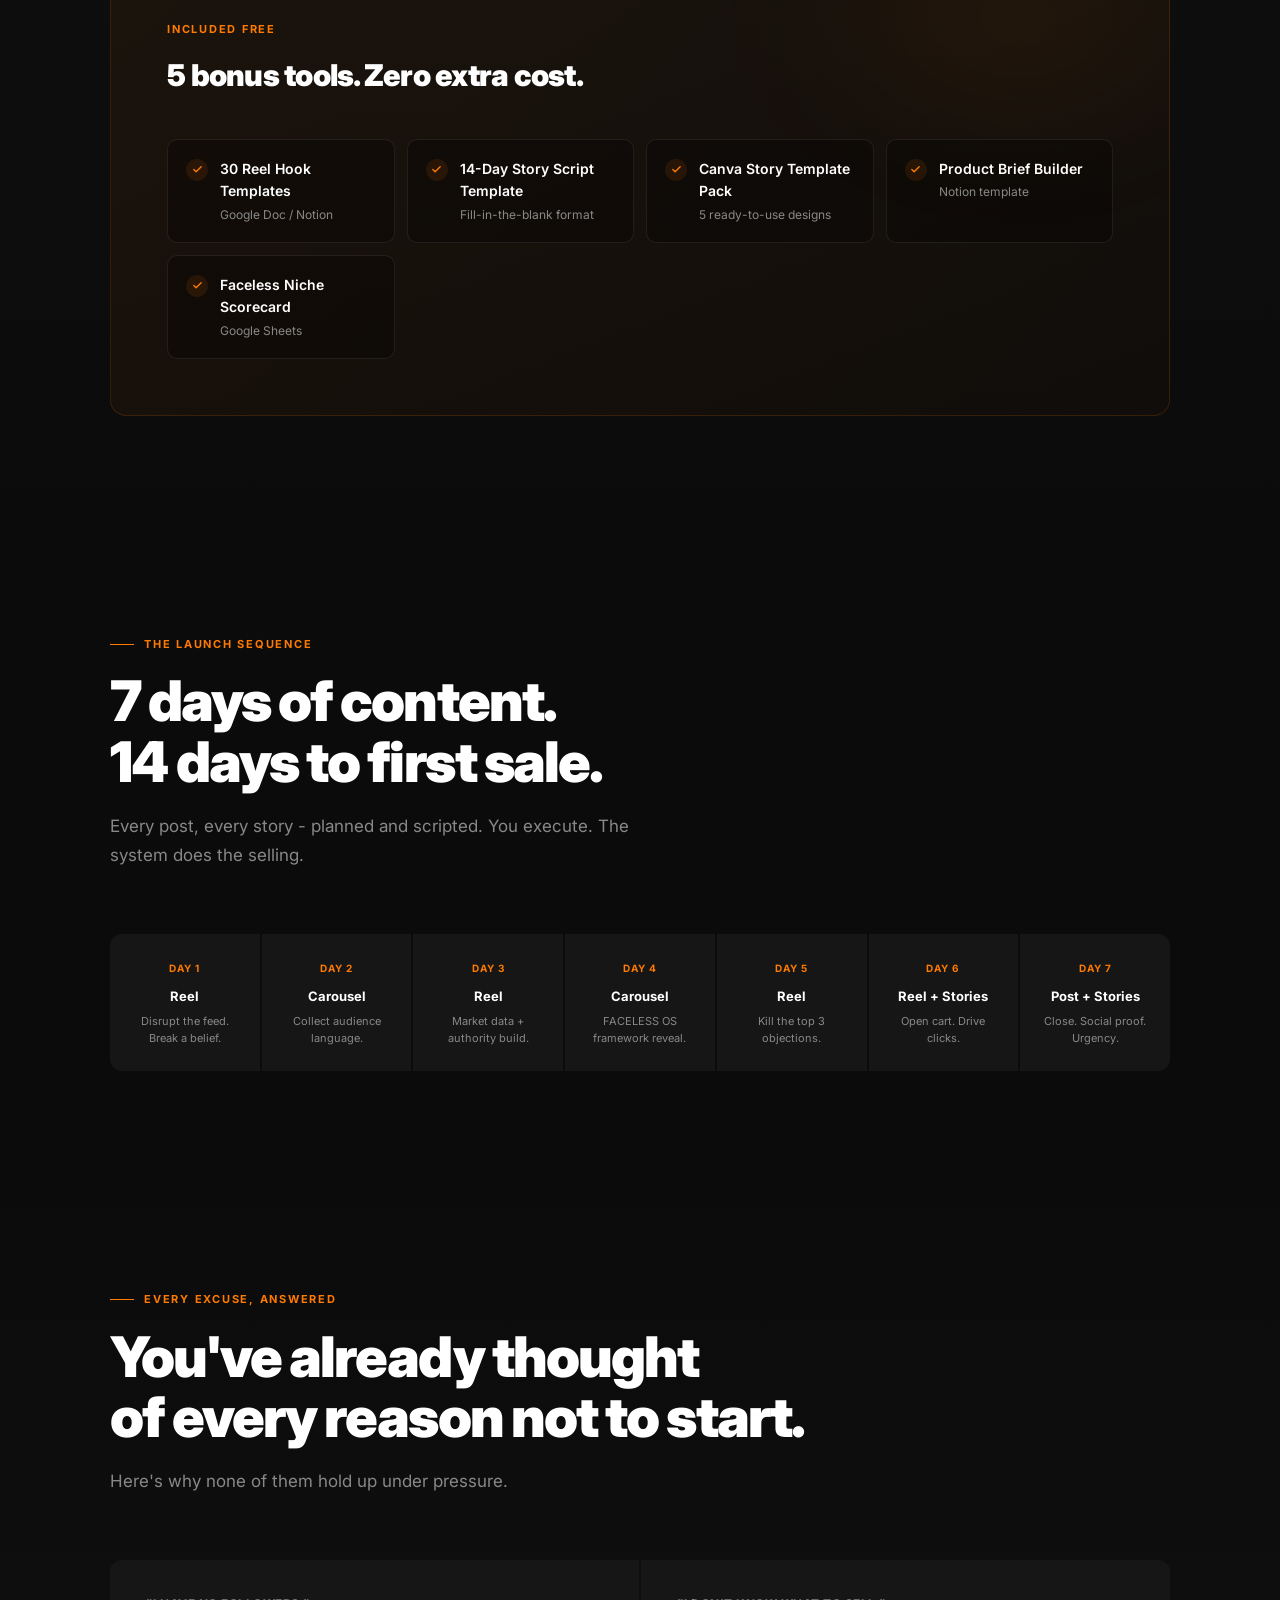
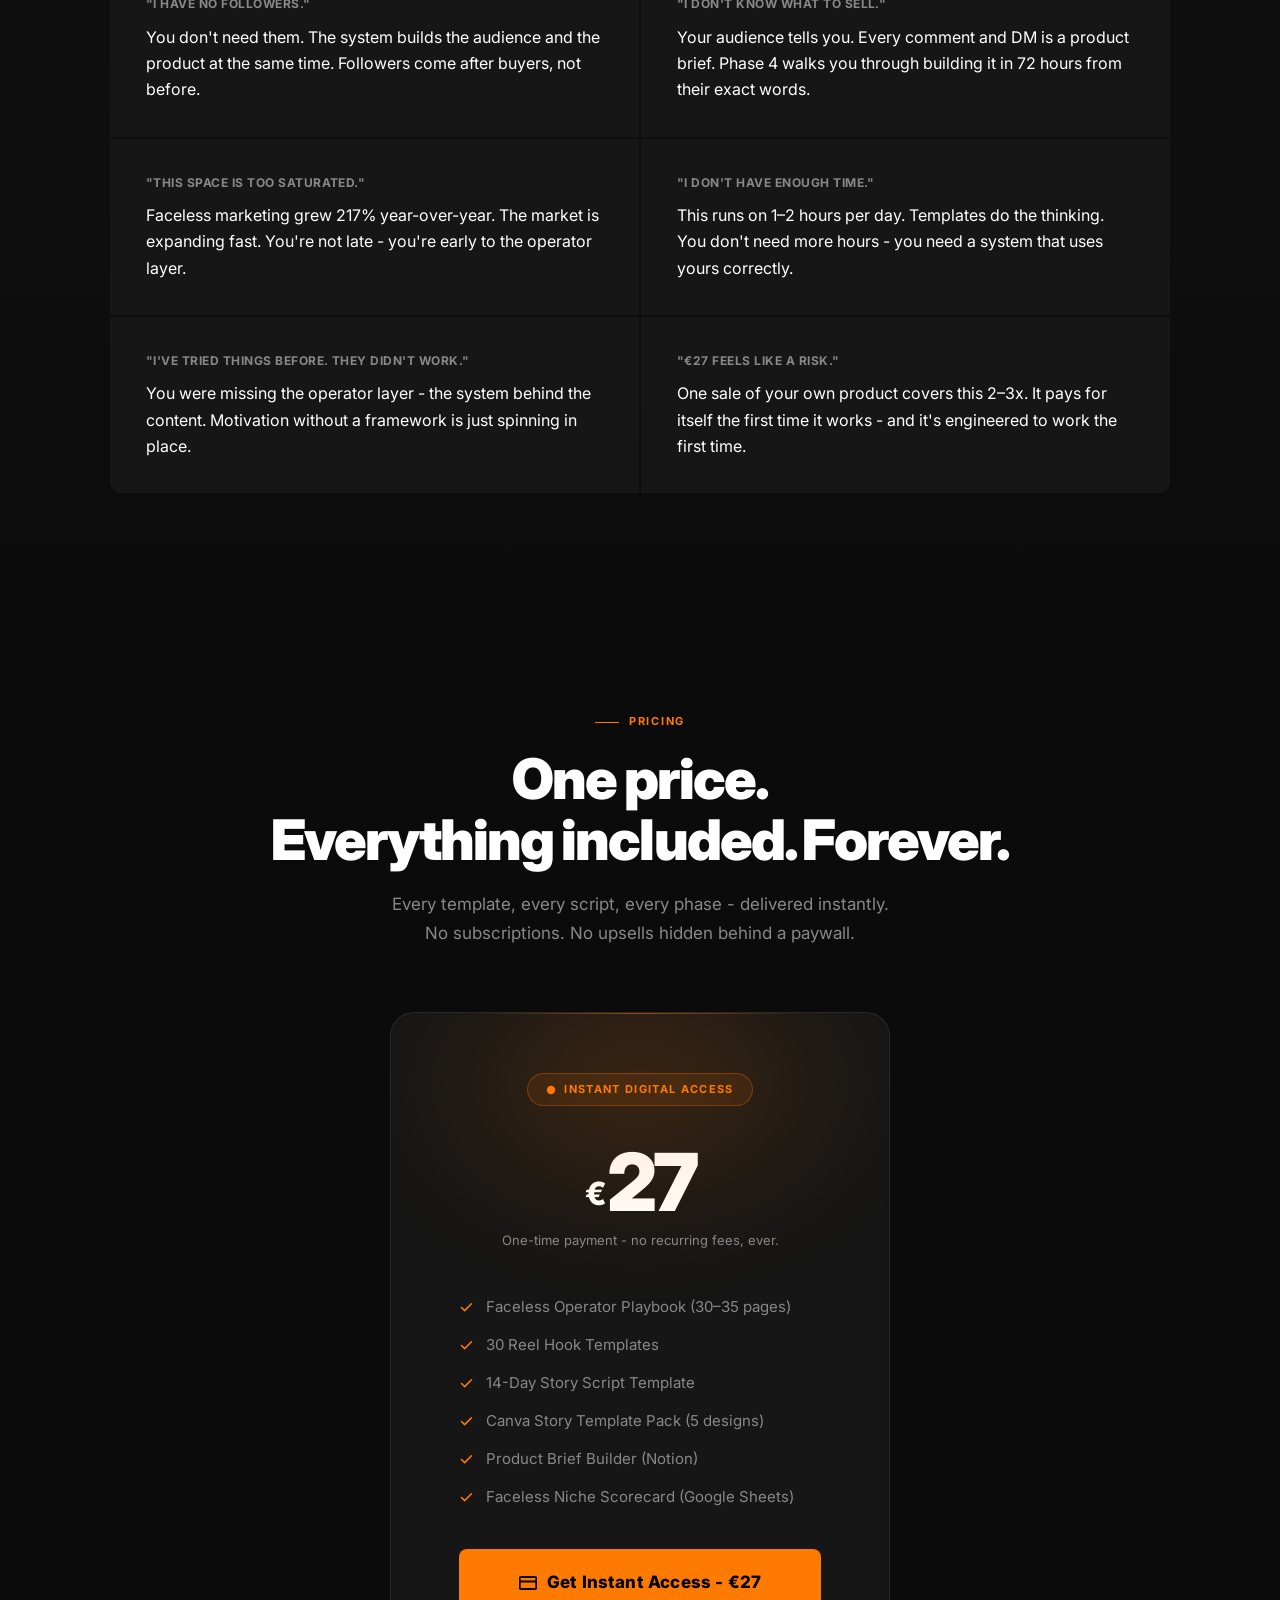
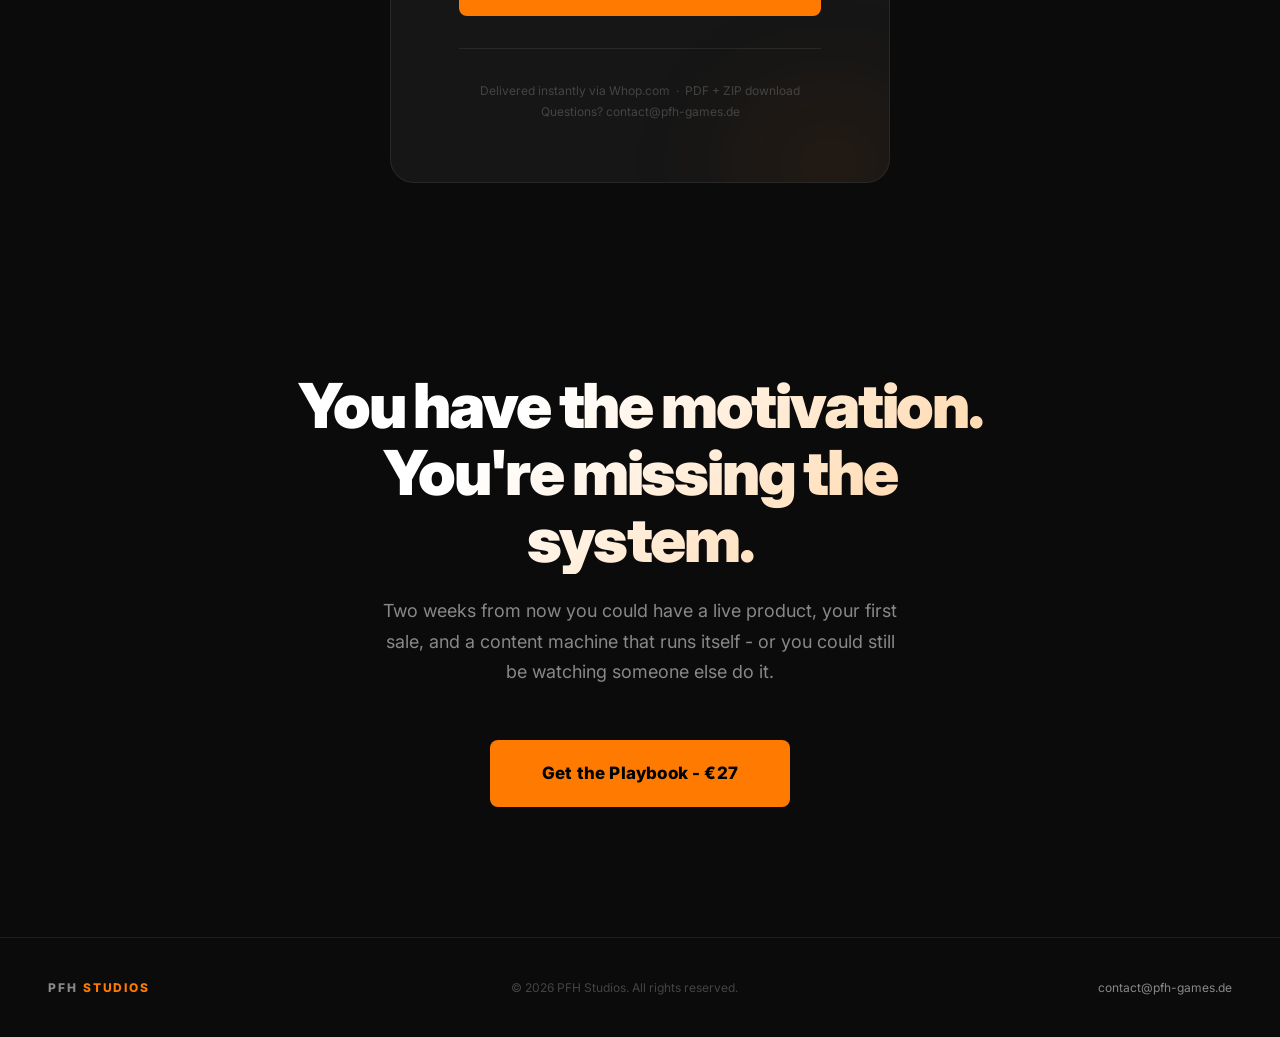
==== commit 6957030a: "index.html" ====
--- a/index.html
+++ b/index.html
@@ -1,26 +1,35 @@
 <!DOCTYPE html>
 <html lang="en">
+
 <head>
   <meta charset="UTF-8" />
   <meta name="viewport" content="width=device-width, initial-scale=1.0" />
   <title>The Faceless Operator Playbook - Build & Sell Without Showing Your Face</title>
-  <meta name="description" content="A 30-page system for building a faceless content business and launching your first digital product in 14 days. No face. No audience. No experience." />
+  <meta name="description"
+    content="A 30-page system for building a faceless content business and launching your first digital product in 14 days. No face. No audience. No experience." />
   <link rel="preconnect" href="https://fonts.googleapis.com" />
   <link rel="preconnect" href="https://fonts.gstatic.com" crossorigin />
-  <link href="https://fonts.googleapis.com/css2?family=Inter:wght@300;400;500;600;700;800;900&display=swap" rel="stylesheet" />
+  <link href="https://fonts.googleapis.com/css2?family=Inter:wght@300;400;500;600;700;800;900&display=swap"
+    rel="stylesheet" />
   <style>
-    *, *::before, *::after { box-sizing: border-box; margin: 0; padding: 0; }
+    *,
+    *::before,
+    *::after {
+      box-sizing: border-box;
+      margin: 0;
+      padding: 0;
+    }
 
     :root {
       --bg: #0B0B0B;
-      --surface: rgba(255,255,255,0.03);
+      --surface: rgba(255, 255, 255, 0.03);
       --card: #161616;
-      --border: rgba(255,255,255,0.08);
-      --border-hover: rgba(255,122,0,0.35);
+      --border: rgba(255, 255, 255, 0.08);
+      --border-hover: rgba(255, 122, 0, 0.35);
       --accent: #FF7A00;
-      --accent-dim: rgba(255,122,0,0.10);
-      --accent-glow: rgba(255,122,0,0.30);
-      --accent-glow-strong: rgba(255,122,0,0.50);
+      --accent-dim: rgba(255, 122, 0, 0.10);
+      --accent-glow: rgba(255, 122, 0, 0.30);
+      --accent-glow-strong: rgba(255, 122, 0, 0.50);
       --accent-light: #FFCF99;
       --text: #FFFFFF;
       --muted: #888;
@@ -28,7 +37,9 @@
       --transition: all 0.3s ease;
     }
 
-    html { scroll-behavior: smooth; }
+    html {
+      scroll-behavior: smooth;
+    }
 
     body {
       font-family: 'Inter', sans-serif;
@@ -52,48 +63,115 @@
 
     /* ─── KEYFRAMES ─── */
     @keyframes nebula-breathe {
-      0%, 100% { transform: scale(1); opacity: 0.7; }
-      50% { transform: scale(1.12); opacity: 1; }
-    }
+
+      0%,
+      100% {
+        transform: scale(1);
+        opacity: 0.7;
+      }
+
+      50% {
+        transform: scale(1.12);
+        opacity: 1;
+      }
+    }
+
     @keyframes nebula-drift {
-      0%, 100% { transform: translateY(0) scale(1); }
-      50% { transform: translateY(-28px) scale(1.06); }
-    }
+
+      0%,
+      100% {
+        transform: translateY(0) scale(1);
+      }
+
+      50% {
+        transform: translateY(-28px) scale(1.06);
+      }
+    }
+
     @keyframes fade-in-down {
-      from { opacity: 0; transform: translateY(-14px); }
-      to { opacity: 1; transform: translateY(0); }
-    }
+      from {
+        opacity: 0;
+        transform: translateY(-14px);
+      }
+
+      to {
+        opacity: 1;
+        transform: translateY(0);
+      }
+    }
+
     @keyframes fade-in-up {
-      from { opacity: 0; transform: translateY(22px); }
-      to { opacity: 1; transform: translateY(0); }
-    }
+      from {
+        opacity: 0;
+        transform: translateY(22px);
+      }
+
+      to {
+        opacity: 1;
+        transform: translateY(0);
+      }
+    }
+
     @keyframes scroll-bounce {
-      0%, 100% { transform: translateY(0); }
-      50% { transform: translateY(8px); }
-    }
+
+      0%,
+      100% {
+        transform: translateY(0);
+      }
+
+      50% {
+        transform: translateY(8px);
+      }
+    }
+
     @keyframes pulse-dot {
-      0%, 100% { box-shadow: 0 0 0 0 rgba(255,122,0,0.5); }
-      50% { box-shadow: 0 0 0 6px rgba(255,122,0,0); }
-    }
+
+      0%,
+      100% {
+        box-shadow: 0 0 0 0 rgba(255, 122, 0, 0.5);
+      }
+
+      50% {
+        box-shadow: 0 0 0 6px rgba(255, 122, 0, 0);
+      }
+    }
+
     @keyframes border-glow {
-      0%, 100% { opacity: 0.5; }
-      50% { opacity: 1; }
-    }
+
+      0%,
+      100% {
+        opacity: 0.5;
+      }
+
+      50% {
+        opacity: 1;
+      }
+    }
+
     @keyframes count-up {
-      from { opacity: 0; transform: translateY(8px); }
-      to { opacity: 1; transform: translateY(0); }
+      from {
+        opacity: 0;
+        transform: translateY(8px);
+      }
+
+      to {
+        opacity: 1;
+        transform: translateY(0);
+      }
     }
 
     /* ─── NAV ─── */
     nav {
       position: fixed;
-      top: 0; left: 0; right: 0;
+      top: 0;
+      left: 0;
+      right: 0;
       z-index: 200;
       padding: 18px 48px;
       display: flex;
       justify-content: space-between;
       align-items: center;
-      background: rgba(11,11,11,0.7);
+      background: rgba(11, 11, 11, 0.7);
       backdrop-filter: blur(24px);
       -webkit-backdrop-filter: blur(24px);
       border-bottom: 1px solid var(--border);
@@ -106,7 +184,10 @@
       text-transform: uppercase;
       color: var(--muted);
     }
-    .nav-logo span { color: var(--accent); }
+
+    .nav-logo span {
+      color: var(--accent);
+    }
 
     .nav-links {
       display: flex;
@@ -121,7 +202,10 @@
       letter-spacing: 0.04em;
       transition: color 0.2s;
     }
-    .nav-link:hover { color: var(--text); }
+
+    .nav-link:hover {
+      color: var(--text);
+    }
 
     .nav-cta {
       background: var(--accent);
@@ -135,6 +219,7 @@
       transition: var(--transition);
       box-shadow: 0 0 0 0 var(--accent-glow);
     }
+
     .nav-cta:hover {
       box-shadow: 0 4px 28px var(--accent-glow);
       transform: translateY(-1px);
@@ -155,10 +240,12 @@
 
     .hero-nebula {
       position: absolute;
-      width: 760px; height: 560px;
-      left: 50%; top: 52%;
+      width: 760px;
+      height: 560px;
+      left: 50%;
+      top: 52%;
       transform: translate(-50%, -50%);
-      background: radial-gradient(ellipse at 50% 40%, rgba(255,122,0,0.45) 0%, rgba(255,100,0,0.22) 28%, rgba(180,60,0,0.07) 60%, transparent 75%);
+      background: radial-gradient(ellipse at 50% 40%, rgba(255, 122, 0, 0.45) 0%, rgba(255, 100, 0, 0.22) 28%, rgba(180, 60, 0, 0.07) 60%, transparent 75%);
       filter: blur(72px);
       animation: nebula-breathe 6s ease-in-out infinite;
       pointer-events: none;
@@ -166,9 +253,11 @@
 
     .hero-nebula-left {
       position: absolute;
-      width: 320px; height: 320px;
-      left: 12%; top: 38%;
-      background: radial-gradient(circle, rgba(255,140,0,0.18) 0%, transparent 70%);
+      width: 320px;
+      height: 320px;
+      left: 12%;
+      top: 38%;
+      background: radial-gradient(circle, rgba(255, 140, 0, 0.18) 0%, transparent 70%);
       filter: blur(80px);
       animation: nebula-drift 9s ease-in-out infinite;
       pointer-events: none;
@@ -176,9 +265,11 @@
 
     .hero-nebula-right {
       position: absolute;
-      width: 300px; height: 300px;
-      right: 8%; top: 36%;
-      background: radial-gradient(circle, rgba(255,80,0,0.16) 0%, transparent 70%);
+      width: 300px;
+      height: 300px;
+      right: 8%;
+      top: 36%;
+      background: radial-gradient(circle, rgba(255, 80, 0, 0.16) 0%, transparent 70%);
       filter: blur(80px);
       animation: nebula-drift 11s ease-in-out infinite alternate-reverse;
       pointer-events: none;
@@ -193,8 +284,8 @@
       display: inline-flex;
       align-items: center;
       gap: 9px;
-      background: linear-gradient(135deg, rgba(255,255,255,0.07), rgba(255,255,255,0.03));
-      border: 1px solid rgba(255,255,255,0.12);
+      background: linear-gradient(135deg, rgba(255, 255, 255, 0.07), rgba(255, 255, 255, 0.03));
+      border: 1px solid rgba(255, 255, 255, 0.12);
       padding: 8px 20px;
       border-radius: 100px;
       font-size: 11px;
@@ -207,7 +298,8 @@
     }
 
     .hero-badge-dot {
-      width: 7px; height: 7px;
+      width: 7px;
+      height: 7px;
       background: var(--accent);
       border-radius: 50%;
       animation: pulse-dot 2s infinite;
@@ -230,7 +322,9 @@
       background-clip: text;
     }
 
-    h1 .accent-text { color: var(--accent); }
+    h1 .accent-text {
+      color: var(--accent);
+    }
 
     .hero-sub {
       font-size: clamp(16px, 2.2vw, 19px);
@@ -270,17 +364,19 @@
       content: '';
       position: absolute;
       inset: 0;
-      background: linear-gradient(135deg, rgba(255,255,255,0.18) 0%, transparent 60%);
+      background: linear-gradient(135deg, rgba(255, 255, 255, 0.18) 0%, transparent 60%);
       opacity: 0;
       transition: opacity 0.3s;
     }
 
     .btn-primary:hover {
       transform: translateY(-2px);
-      box-shadow: 0 12px 48px rgba(255,122,0,0.45);
-    }
-
-    .btn-primary:hover::before { opacity: 1; }
+      box-shadow: 0 12px 48px rgba(255, 122, 0, 0.45);
+    }
+
+    .btn-primary:hover::before {
+      opacity: 1;
+    }
 
     .btn-secondary {
       display: inline-flex;
@@ -301,7 +397,7 @@
     .btn-secondary:hover {
       border-color: var(--border-hover);
       color: var(--text);
-      background: rgba(255,122,0,0.05);
+      background: rgba(255, 122, 0, 0.05);
     }
 
     .hero-row-btns {
@@ -328,6 +424,46 @@
       z-index: 2;
     }
 
+    /* ─── VIDEO SECTION ─── */
+    .video-section {
+      padding: 72px 24px;
+      display: flex;
+      flex-direction: column;
+      align-items: center;
+      gap: 20px;
+    }
+
+    .video-eyebrow {
+      font-size: 11px;
+      font-weight: 700;
+      letter-spacing: 0.12em;
+      text-transform: uppercase;
+      color: var(--accent);
+    }
+
+    .video-section h2 {
+      font-size: clamp(22px, 4vw, 36px);
+      font-weight: 800;
+      text-align: center;
+      color: #fff;
+      margin: 0;
+    }
+
+    .video-wrapper {
+      width: 100%;
+      max-width: 780px;
+      border-radius: 16px;
+      overflow: hidden;
+      border: 1px solid var(--border);
+      box-shadow: 0 0 60px rgba(255, 122, 0, 0.12), 0 24px 64px rgba(0, 0, 0, 0.6);
+      margin-top: 8px;
+    }
+
+    .video-wrapper video {
+      width: 100%;
+      display: block;
+    }
+
     /* ─── TRUST STRIP ─── */
     .trust-strip {
       border-top: 1px solid var(--border);
@@ -341,7 +477,9 @@
     .trust-strip::before {
       content: '';
       position: absolute;
-      top: 0; left: 50%; transform: translateX(-50%);
+      top: 0;
+      left: 50%;
+      transform: translateX(-50%);
       width: 50%;
       height: 1px;
       background: linear-gradient(90deg, transparent, var(--accent-glow-strong), transparent);
@@ -355,7 +493,9 @@
       position: relative;
     }
 
-    .trust-item:last-child { border-right: none; }
+    .trust-item:last-child {
+      border-right: none;
+    }
 
     .trust-number {
       font-size: clamp(32px, 5vw, 52px);
@@ -379,7 +519,9 @@
     }
 
     /* ─── SECTIONS ─── */
-    section { padding: 110px 24px; }
+    section {
+      padding: 110px 24px;
+    }
 
     .container {
       max-width: 1060px;
@@ -422,7 +564,9 @@
     }
 
     /* ─── PROBLEM ─── */
-    .problem-section { background: linear-gradient(180deg, var(--bg) 0%, rgba(22,22,22,0.4) 50%, var(--bg) 100%); }
+    .problem-section {
+      background: linear-gradient(180deg, var(--bg) 0%, rgba(22, 22, 22, 0.4) 50%, var(--bg) 100%);
+    }
 
     .beliefs-grid {
       display: grid;
@@ -442,18 +586,30 @@
     .belief-card::after {
       content: '';
       position: absolute;
-      bottom: 0; left: 0; right: 0;
+      bottom: 0;
+      left: 0;
+      right: 0;
       height: 2px;
       background: linear-gradient(90deg, transparent, var(--accent), transparent);
       opacity: 0;
       transition: opacity 0.3s;
     }
 
-    .belief-card:hover { background: #1e1e1e; }
-    .belief-card:hover::after { opacity: 1; }
-
-    .belief-card:first-child { border-radius: 12px 0 0 12px; }
-    .belief-card:last-child { border-radius: 0 12px 12px 0; }
+    .belief-card:hover {
+      background: #1e1e1e;
+    }
+
+    .belief-card:hover::after {
+      opacity: 1;
+    }
+
+    .belief-card:first-child {
+      border-radius: 12px 0 0 12px;
+    }
+
+    .belief-card:last-child {
+      border-radius: 0 12px 12px 0;
+    }
 
     .belief-myth {
       font-size: 11px;
@@ -469,7 +625,8 @@
 
     .belief-myth::before {
       content: '';
-      width: 14px; height: 1px;
+      width: 14px;
+      height: 1px;
       background: var(--subtle);
     }
 
@@ -503,7 +660,8 @@
 
     .belief-truth-label::before {
       content: '';
-      width: 14px; height: 1px;
+      width: 14px;
+      height: 1px;
       background: var(--accent);
     }
 
@@ -539,27 +697,34 @@
       content: '';
       position: absolute;
       inset: 0;
-      background: linear-gradient(90deg, rgba(255,122,0,0.04) 0%, transparent 60%);
+      background: linear-gradient(90deg, rgba(255, 122, 0, 0.04) 0%, transparent 60%);
       opacity: 0;
       transition: opacity 0.3s;
     }
 
-    .phase:first-child { border-radius: 12px 12px 0 0; }
-    .phase:last-child { border-radius: 0 0 12px 12px; }
+    .phase:first-child {
+      border-radius: 12px 12px 0 0;
+    }
+
+    .phase:last-child {
+      border-radius: 0 0 12px 12px;
+    }
 
     .phase:hover {
       border-left-color: var(--accent);
       background: #1a1a1a;
     }
 
-    .phase:hover::before { opacity: 1; }
+    .phase:hover::before {
+      opacity: 1;
+    }
 
     .phase-index {
       font-size: 40px;
       font-weight: 900;
       letter-spacing: -0.06em;
       line-height: 1;
-      background: linear-gradient(135deg, rgba(255,255,255,0.12), rgba(255,255,255,0.03));
+      background: linear-gradient(135deg, rgba(255, 255, 255, 0.12), rgba(255, 255, 255, 0.03));
       -webkit-background-clip: text;
       -webkit-text-fill-color: transparent;
       background-clip: text;
@@ -583,7 +748,7 @@
       font-weight: 600;
       color: var(--accent);
       background: var(--accent-dim);
-      border: 1px solid rgba(255,122,0,0.2);
+      border: 1px solid rgba(255, 122, 0, 0.2);
       padding: 7px 16px;
       border-radius: 100px;
       white-space: nowrap;
@@ -606,19 +771,40 @@
       transition: var(--transition);
     }
 
-    .inside-card:nth-child(1) { border-radius: 12px 0 0 0; }
-    .inside-card:nth-child(2) { border-radius: 0; }
-    .inside-card:nth-child(3) { border-radius: 0 12px 0 0; }
-    .inside-card:nth-child(4) { border-radius: 0 0 0 12px; }
-    .inside-card:nth-child(5) { border-radius: 0; }
-    .inside-card:nth-child(6) { border-radius: 0 0 12px 0; }
-
-    .inside-card:hover { background: #1e1e1e; }
+    .inside-card:nth-child(1) {
+      border-radius: 12px 0 0 0;
+    }
+
+    .inside-card:nth-child(2) {
+      border-radius: 0;
+    }
+
+    .inside-card:nth-child(3) {
+      border-radius: 0 12px 0 0;
+    }
+
+    .inside-card:nth-child(4) {
+      border-radius: 0 0 0 12px;
+    }
+
+    .inside-card:nth-child(5) {
+      border-radius: 0;
+    }
+
+    .inside-card:nth-child(6) {
+      border-radius: 0 0 12px 0;
+    }
+
+    .inside-card:hover {
+      background: #1e1e1e;
+    }
 
     .inside-card-glow {
       position: absolute;
-      width: 140px; height: 140px;
-      bottom: -50px; right: -50px;
+      width: 140px;
+      height: 140px;
+      bottom: -50px;
+      right: -50px;
       background: radial-gradient(circle, var(--accent-glow) 0%, transparent 70%);
       filter: blur(20px);
       opacity: 0;
@@ -626,12 +812,15 @@
       pointer-events: none;
     }
 
-    .inside-card:hover .inside-card-glow { opacity: 1; }
+    .inside-card:hover .inside-card-glow {
+      opacity: 1;
+    }
 
     .inside-icon {
-      width: 46px; height: 46px;
+      width: 46px;
+      height: 46px;
       background: var(--accent-dim);
-      border: 1px solid rgba(255,122,0,0.2);
+      border: 1px solid rgba(255, 122, 0, 0.2);
       border-radius: 10px;
       display: flex;
       align-items: center;
@@ -655,8 +844,8 @@
 
     /* ─── BONUSES ─── */
     .bonus-panel {
-      background: linear-gradient(135deg, rgba(255,122,0,0.06) 0%, rgba(180,80,0,0.03) 100%);
-      border: 1px solid rgba(255,122,0,0.15);
+      background: linear-gradient(135deg, rgba(255, 122, 0, 0.06) 0%, rgba(180, 80, 0, 0.03) 100%);
+      border: 1px solid rgba(255, 122, 0, 0.15);
       border-radius: 16px;
       padding: 56px;
       margin-top: 64px;
@@ -667,7 +856,9 @@
     .bonus-panel::before {
       content: '';
       position: absolute;
-      top: 0; left: 50%; transform: translateX(-50%);
+      top: 0;
+      left: 50%;
+      transform: translateX(-50%);
       width: 60%;
       height: 1px;
       background: linear-gradient(90deg, transparent, var(--accent-glow-strong), transparent);
@@ -675,9 +866,11 @@
 
     .bonus-panel-glow {
       position: absolute;
-      width: 500px; height: 300px;
-      top: -100px; right: -100px;
-      background: radial-gradient(ellipse, rgba(255,122,0,0.08) 0%, transparent 70%);
+      width: 500px;
+      height: 300px;
+      top: -100px;
+      right: -100px;
+      background: radial-gradient(ellipse, rgba(255, 122, 0, 0.08) 0%, transparent 70%);
       filter: blur(60px);
       pointer-events: none;
     }
@@ -709,7 +902,7 @@
       align-items: flex-start;
       gap: 12px;
       padding: 18px;
-      background: rgba(0,0,0,0.3);
+      background: rgba(0, 0, 0, 0.3);
       border: 1px solid var(--border);
       border-radius: 10px;
       transition: var(--transition);
@@ -717,19 +910,31 @@
 
     .bonus-item:hover {
       border-color: var(--border-hover);
-      background: rgba(255,122,0,0.04);
+      background: rgba(255, 122, 0, 0.04);
     }
 
     .bonus-check {
-      width: 22px; height: 22px;
+      width: 22px;
+      height: 22px;
       background: var(--accent-dim);
       border-radius: 50%;
-      display: flex; align-items: center; justify-content: center;
-      flex-shrink: 0; margin-top: 1px;
-    }
-
-    .bonus-item-name { font-size: 14px; font-weight: 600; }
-    .bonus-item-type { font-size: 12px; color: var(--muted); margin-top: 2px; }
+      display: flex;
+      align-items: center;
+      justify-content: center;
+      flex-shrink: 0;
+      margin-top: 1px;
+    }
+
+    .bonus-item-name {
+      font-size: 14px;
+      font-weight: 600;
+    }
+
+    .bonus-item-type {
+      font-size: 12px;
+      color: var(--muted);
+      margin-top: 2px;
+    }
 
     /* ─── OBJECTIONS ─── */
     .objections-grid {
@@ -746,10 +951,21 @@
       border-left: 2px solid transparent;
     }
 
-    .objection-card:nth-child(1) { border-radius: 12px 0 0 0; }
-    .objection-card:nth-child(2) { border-radius: 0 12px 0 0; }
-    .objection-card:nth-child(5) { border-radius: 0 0 0 12px; }
-    .objection-card:nth-child(6) { border-radius: 0 0 12px 0; }
+    .objection-card:nth-child(1) {
+      border-radius: 12px 0 0 0;
+    }
+
+    .objection-card:nth-child(2) {
+      border-radius: 0 12px 0 0;
+    }
+
+    .objection-card:nth-child(5) {
+      border-radius: 0 0 0 12px;
+    }
+
+    .objection-card:nth-child(6) {
+      border-radius: 0 0 12px 0;
+    }
 
     .objection-card:hover {
       background: #1e1e1e;
@@ -788,8 +1004,13 @@
       border-top: 2px solid transparent;
     }
 
-    .timeline-day:first-child { border-radius: 12px 0 0 12px; }
-    .timeline-day:last-child { border-radius: 0 12px 12px 0; }
+    .timeline-day:first-child {
+      border-radius: 12px 0 0 12px;
+    }
+
+    .timeline-day:last-child {
+      border-radius: 0 12px 12px 0;
+    }
 
     .timeline-day:hover {
       background: #1e1e1e;
@@ -838,18 +1059,23 @@
 
     .pricing-card-glow-top {
       position: absolute;
-      top: -80px; left: 50%; transform: translateX(-50%);
-      width: 500px; height: 300px;
-      background: radial-gradient(ellipse, rgba(255,122,0,0.22) 0%, transparent 70%);
+      top: -80px;
+      left: 50%;
+      transform: translateX(-50%);
+      width: 500px;
+      height: 300px;
+      background: radial-gradient(ellipse, rgba(255, 122, 0, 0.22) 0%, transparent 70%);
       filter: blur(60px);
       pointer-events: none;
     }
 
     .pricing-card-glow-bot {
       position: absolute;
-      bottom: -80px; right: -80px;
-      width: 280px; height: 200px;
-      background: radial-gradient(ellipse, rgba(180,80,0,0.14) 0%, transparent 70%);
+      bottom: -80px;
+      right: -80px;
+      width: 280px;
+      height: 200px;
+      background: radial-gradient(ellipse, rgba(180, 80, 0, 0.14) 0%, transparent 70%);
       filter: blur(50px);
       pointer-events: none;
     }
@@ -857,8 +1083,11 @@
     .pricing-card::before {
       content: '';
       position: absolute;
-      top: 0; left: 50%; transform: translateX(-50%);
-      width: 65%; height: 1px;
+      top: 0;
+      left: 50%;
+      transform: translateX(-50%);
+      width: 65%;
+      height: 1px;
       background: linear-gradient(90deg, transparent, var(--accent-glow-strong), transparent);
       animation: border-glow 3s ease-in-out infinite;
     }
@@ -874,7 +1103,7 @@
       align-items: center;
       gap: 8px;
       background: var(--accent-dim);
-      border: 1px solid rgba(255,122,0,0.3);
+      border: 1px solid rgba(255, 122, 0, 0.3);
       color: var(--accent);
       font-size: 11px;
       font-weight: 700;
@@ -884,7 +1113,9 @@
       border-radius: 100px;
     }
 
-    .price-block { margin-bottom: 8px; }
+    .price-block {
+      margin-bottom: 8px;
+    }
 
     .price-currency {
       font-size: 32px;
@@ -923,7 +1154,10 @@
       color: var(--muted);
     }
 
-    .pricing-features li svg { color: var(--accent); flex-shrink: 0; }
+    .pricing-features li svg {
+      color: var(--accent);
+      flex-shrink: 0;
+    }
 
     .pricing-divider {
       border: none;
@@ -980,9 +1214,14 @@
       color: var(--muted);
     }
 
-    .footer-brand span { color: var(--accent); }
-
-    .footer-copy { font-size: 12px; color: var(--subtle); }
+    .footer-brand span {
+      color: var(--accent);
+    }
+
+    .footer-copy {
+      font-size: 12px;
+      color: var(--subtle);
+    }
 
     .footer-email {
       font-size: 12px;
@@ -990,7 +1229,10 @@
       text-decoration: none;
       transition: color 0.2s;
     }
-    .footer-email:hover { color: var(--accent); }
+
+    .footer-email:hover {
+      color: var(--accent);
+    }
 
     /* ─── REVEAL ─── */
     .reveal {
@@ -1004,72 +1246,179 @@
       transform: translateY(0);
     }
 
-    .reveal-delay-1 { transition-delay: 0.1s; }
-    .reveal-delay-2 { transition-delay: 0.2s; }
-    .reveal-delay-3 { transition-delay: 0.3s; }
+    .reveal-delay-1 {
+      transition-delay: 0.1s;
+    }
+
+    .reveal-delay-2 {
+      transition-delay: 0.2s;
+    }
+
+    .reveal-delay-3 {
+      transition-delay: 0.3s;
+    }
 
     /* ─── RESPONSIVE ─── */
     @media (max-width: 900px) {
-      nav { padding: 16px 24px; }
-      .nav-links .nav-link { display: none; }
-
-      .trust-strip { grid-template-columns: 1fr 1fr; }
-      .trust-item:nth-child(2) { border-right: none; }
-      .trust-item:nth-child(3) { border-top: 1px solid var(--border); }
-      .trust-item:nth-child(4) { border-top: 1px solid var(--border); border-right: none; }
-
-      .beliefs-grid { grid-template-columns: 1fr; }
-      .belief-card:first-child { border-radius: 12px 12px 0 0; }
-      .belief-card:last-child { border-radius: 0 0 12px 12px; }
-
-      .inside-grid { grid-template-columns: 1fr 1fr; }
-      .inside-card:nth-child(1) { border-radius: 12px 0 0 0; }
-      .inside-card:nth-child(2) { border-radius: 0 12px 0 0; }
-      .inside-card:nth-child(3) { border-radius: 0; }
-      .inside-card:nth-child(4) { border-radius: 0; }
-      .inside-card:nth-child(5) { border-radius: 0 0 0 12px; }
-      .inside-card:nth-child(6) { border-radius: 0 0 12px 0; }
-
-      .timeline { grid-template-columns: repeat(3, 1fr); }
-      .timeline-day:first-child { border-radius: 12px 0 0 0; }
-      .timeline-day:last-child { border-radius: 0 0 12px 12px; }
+      nav {
+        padding: 16px 24px;
+      }
+
+      .nav-links .nav-link {
+        display: none;
+      }
+
+      .trust-strip {
+        grid-template-columns: 1fr 1fr;
+      }
+
+      .trust-item:nth-child(2) {
+        border-right: none;
+      }
+
+      .trust-item:nth-child(3) {
+        border-top: 1px solid var(--border);
+      }
+
+      .trust-item:nth-child(4) {
+        border-top: 1px solid var(--border);
+        border-right: none;
+      }
+
+      .beliefs-grid {
+        grid-template-columns: 1fr;
+      }
+
+      .belief-card:first-child {
+        border-radius: 12px 12px 0 0;
+      }
+
+      .belief-card:last-child {
+        border-radius: 0 0 12px 12px;
+      }
+
+      .inside-grid {
+        grid-template-columns: 1fr 1fr;
+      }
+
+      .inside-card:nth-child(1) {
+        border-radius: 12px 0 0 0;
+      }
+
+      .inside-card:nth-child(2) {
+        border-radius: 0 12px 0 0;
+      }
+
+      .inside-card:nth-child(3) {
+        border-radius: 0;
+      }
+
+      .inside-card:nth-child(4) {
+        border-radius: 0;
+      }
+
+      .inside-card:nth-child(5) {
+        border-radius: 0 0 0 12px;
+      }
+
+      .inside-card:nth-child(6) {
+        border-radius: 0 0 12px 0;
+      }
+
+      .timeline {
+        grid-template-columns: repeat(3, 1fr);
+      }
+
+      .timeline-day:first-child {
+        border-radius: 12px 0 0 0;
+      }
+
+      .timeline-day:last-child {
+        border-radius: 0 0 12px 12px;
+      }
 
       .phase {
         grid-template-columns: 1fr;
         gap: 10px;
       }
-      .phase-index { display: none; }
-      .phase-pill { align-self: flex-start; }
-
-      .objections-grid { grid-template-columns: 1fr; }
-      .objection-card:nth-child(1) { border-radius: 12px 12px 0 0; }
+
+      .phase-index {
+        display: none;
+      }
+
+      .phase-pill {
+        align-self: flex-start;
+      }
+
+      .objections-grid {
+        grid-template-columns: 1fr;
+      }
+
+      .objection-card:nth-child(1) {
+        border-radius: 12px 12px 0 0;
+      }
+
       .objection-card:nth-child(2),
       .objection-card:nth-child(3),
       .objection-card:nth-child(4),
-      .objection-card:nth-child(5) { border-radius: 0; }
-      .objection-card:nth-child(6) { border-radius: 0 0 12px 12px; }
-
-      .bonus-panel { padding: 36px 24px; }
-      .pricing-card { padding: 44px 28px; }
+      .objection-card:nth-child(5) {
+        border-radius: 0;
+      }
+
+      .objection-card:nth-child(6) {
+        border-radius: 0 0 12px 12px;
+      }
+
+      .bonus-panel {
+        padding: 36px 24px;
+      }
+
+      .pricing-card {
+        padding: 44px 28px;
+      }
     }
 
     @media (max-width: 600px) {
-      .inside-grid { grid-template-columns: 1fr; }
-      .inside-card:nth-child(1) { border-radius: 12px 12px 0 0; }
+      .inside-grid {
+        grid-template-columns: 1fr;
+      }
+
+      .inside-card:nth-child(1) {
+        border-radius: 12px 12px 0 0;
+      }
+
       .inside-card:nth-child(2),
       .inside-card:nth-child(3),
       .inside-card:nth-child(4),
-      .inside-card:nth-child(5) { border-radius: 0; }
-      .inside-card:nth-child(6) { border-radius: 0 0 12px 12px; }
-
-      .timeline { grid-template-columns: 1fr; }
-      .timeline-day:first-child { border-radius: 12px 12px 0 0; }
-      .timeline-day:last-child { border-radius: 0 0 12px 12px; }
-
-      footer { flex-direction: column; text-align: center; padding: 32px 24px; }
+      .inside-card:nth-child(5) {
+        border-radius: 0;
+      }
+
+      .inside-card:nth-child(6) {
+        border-radius: 0 0 12px 12px;
+      }
+
+      .timeline {
+        grid-template-columns: 1fr;
+      }
+
+      .timeline-day:first-child {
+        border-radius: 12px 12px 0 0;
+      }
+
+      .timeline-day:last-child {
+        border-radius: 0 0 12px 12px;
+      }
+
+      footer {
+        flex-direction: column;
+        text-align: center;
+        padding: 32px 24px;
+      }
     }
   </style>
 </head>
+
 <body>
 
   <!-- NAV -->
@@ -1080,7 +1429,8 @@
       <a href="#inside" class="nav-link">What's Inside</a>
       <a href="#pricing" class="nav-link">Pricing</a>
     </div>
-    <a href="https://whop.com/checkout/plan_X18enAPMGRj5F" class="nav-cta" target="_blank" rel="noopener">Get the Playbook - €27</a>
+    <a href="https://whop.com/checkout/plan_X18enAPMGRj5F" class="nav-cta" target="_blank" rel="noopener">Get the
+      Playbook - €27</a>
   </nav>
 
   <!-- HERO -->
@@ -1101,28 +1451,53 @@
       </h1>
 
       <p class="hero-sub">
-        A 30-page system for building a faceless content business and selling your first digital product in 14 days - no personal brand, no camera, no existing audience.
+        A 30-page system for building a faceless content business and selling your first digital product in 14 days - no
+        personal brand, no camera, no existing audience.
       </p>
 
       <div class="hero-actions">
         <div class="hero-row-btns">
           <a href="https://whop.com/checkout/plan_X18enAPMGRj5F" class="btn-primary" target="_blank" rel="noopener">
-            <svg width="17" height="17" viewBox="0 0 24 24" fill="none" stroke="currentColor" stroke-width="2.5" stroke-linecap="round" stroke-linejoin="round"><path d="M12 2L2 7l10 5 10-5-10-5z"/><path d="M2 17l10 5 10-5"/><path d="M2 12l10 5 10-5"/></svg>
+            <svg width="17" height="17" viewBox="0 0 24 24" fill="none" stroke="currentColor" stroke-width="2.5"
+              stroke-linecap="round" stroke-linejoin="round">
+              <path d="M12 2L2 7l10 5 10-5-10-5z" />
+              <path d="M2 17l10 5 10-5" />
+              <path d="M2 12l10 5 10-5" />
+            </svg>
             Get Instant Access - €27
           </a>
           <a href="#system" class="btn-secondary">
             See the System
-            <svg width="15" height="15" viewBox="0 0 24 24" fill="none" stroke="currentColor" stroke-width="2.5" stroke-linecap="round" stroke-linejoin="round"><line x1="5" y1="12" x2="19" y2="12"/><polyline points="12 5 19 12 12 19"/></svg>
+            <svg width="15" height="15" viewBox="0 0 24 24" fill="none" stroke="currentColor" stroke-width="2.5"
+              stroke-linecap="round" stroke-linejoin="round">
+              <line x1="5" y1="12" x2="19" y2="12" />
+              <polyline points="12 5 19 12 12 19" />
+            </svg>
           </a>
         </div>
-        <p class="hero-proof">One-time payment &nbsp;·&nbsp; Instant delivery &nbsp;·&nbsp; PDF + all bonus templates</p>
+        <p class="hero-proof">One-time payment &nbsp;·&nbsp; Instant delivery &nbsp;·&nbsp; PDF + all bonus templates
+        </p>
       </div>
     </div>
 
     <div class="hero-scroll">
-      <svg width="20" height="20" viewBox="0 0 24 24" fill="none" stroke="white" stroke-width="2" stroke-linecap="round" stroke-linejoin="round"><polyline points="6 9 12 15 18 9"/></svg>
+      <svg width="20" height="20" viewBox="0 0 24 24" fill="none" stroke="white" stroke-width="2" stroke-linecap="round"
+        stroke-linejoin="round">
+        <polyline points="6 9 12 15 18 9" />
+      </svg>
     </div>
   </section>
+
+  <!-- VIDEO SECTION -->
+  <div class="video-section reveal">
+    <div class="video-eyebrow">See It In Action</div>
+    <h2>The System That Runs Your Entire Business</h2>
+    <div class="video-wrapper">
+      <video autoplay muted loop playsinline controls>
+        <source src="MotionGraphic.mov" type="video/mp4">
+      </video>
+    </div>
+  </div>
 
   <!-- TRUST STRIP -->
   <div class="trust-strip">
@@ -1150,30 +1525,35 @@
       <div class="reveal">
         <div class="section-eyebrow">The Real Problem</div>
         <h2>Everything you believe<br />about this is wrong.</h2>
-        <p class="section-sub">Most people stay stuck because they've accepted myths as facts. Here's the actual truth.</p>
+        <p class="section-sub">Most people stay stuck because they've accepted myths as facts. Here's the actual truth.
+        </p>
       </div>
 
       <div class="beliefs-grid reveal reveal-delay-1">
         <div class="belief-card">
           <div class="belief-myth">Myth</div>
-          <p class="belief-myth-text">You need a personal brand and a big following before you can sell anything online.</p>
+          <p class="belief-myth-text">You need a personal brand and a big following before you can sell anything online.
+          </p>
           <div class="belief-divider"></div>
           <div class="belief-truth-label">Truth</div>
-          <p class="belief-truth-text">You need targeted content that attracts buyers. Followers ≠ buyers. The system builds both - simultaneously.</p>
+          <p class="belief-truth-text">You need targeted content that attracts buyers. Followers ≠ buyers. The system
+            builds both - simultaneously.</p>
         </div>
         <div class="belief-card">
           <div class="belief-myth">Myth</div>
           <p class="belief-myth-text">You need to appear on camera for people to trust and buy from you.</p>
           <div class="belief-divider"></div>
           <div class="belief-truth-label">Truth</div>
-          <p class="belief-truth-text">72% of Gen Z viewers care more about content quality than creator visibility. The face is optional. The system is not.</p>
+          <p class="belief-truth-text">72% of Gen Z viewers care more about content quality than creator visibility. The
+            face is optional. The system is not.</p>
         </div>
         <div class="belief-card">
           <div class="belief-myth">Myth</div>
           <p class="belief-myth-text">You need a unique, never-seen-before idea to start a digital business.</p>
           <div class="belief-divider"></div>
           <div class="belief-truth-label">Truth</div>
-          <p class="belief-truth-text">You need a niche people already spend money in - and a product that solves something specific inside it.</p>
+          <p class="belief-truth-text">You need a niche people already spend money in - and a product that solves
+            something specific inside it.</p>
         </div>
       </div>
     </div>
@@ -1185,7 +1565,8 @@
       <div class="reveal">
         <div class="section-eyebrow">The Method</div>
         <h2>FACELESS OS -<br />5 phases. One outcome.</h2>
-        <p class="section-sub">Every step produces a specific, measurable output. No theory. No filler. Operator-level execution only.</p>
+        <p class="section-sub">Every step produces a specific, measurable output. No theory. No filler. Operator-level
+          execution only.</p>
       </div>
 
       <div class="phases reveal reveal-delay-1">
@@ -1193,7 +1574,8 @@
           <div class="phase-index">01</div>
           <div>
             <div class="phase-name">Niche Lock</div>
-            <div class="phase-desc">Find a niche where money already flows - not just where people follow. The difference determines everything downstream.</div>
+            <div class="phase-desc">Find a niche where money already flows - not just where people follow. The
+              difference determines everything downstream.</div>
           </div>
           <div class="phase-pill">Confirmed niche + content angle</div>
         </div>
@@ -1201,7 +1583,8 @@
           <div class="phase-index">02</div>
           <div>
             <div class="phase-name">Content Engine</div>
-            <div class="phase-desc">Stop creating from scratch every day. Build a repeatable formula that pulls the right people in without spending a cent on ads.</div>
+            <div class="phase-desc">Stop creating from scratch every day. Build a repeatable formula that pulls the
+              right people in without spending a cent on ads.</div>
           </div>
           <div class="phase-pill">30-day content calendar</div>
         </div>
@@ -1209,7 +1592,8 @@
           <div class="phase-index">03</div>
           <div>
             <div class="phase-name">Audience Capture</div>
-            <div class="phase-desc">A follower is not a buyer. A DM is. This phase teaches you to move people from content into direct conversation - on autopilot.</div>
+            <div class="phase-desc">A follower is not a buyer. A DM is. This phase teaches you to move people from
+              content into direct conversation - on autopilot.</div>
           </div>
           <div class="phase-pill">Growing DM list + reply rate</div>
         </div>
@@ -1217,7 +1601,8 @@
           <div class="phase-index">04</div>
           <div>
             <div class="phase-name">72-Hour Product Build</div>
-            <div class="phase-desc">Take what your audience is already asking for and build a digital product around it in three days. No guessing. No wasted time.</div>
+            <div class="phase-desc">Take what your audience is already asking for and build a digital product around it
+              in three days. No guessing. No wasted time.</div>
           </div>
           <div class="phase-pill">Live product on Whop/Gumroad</div>
         </div>
@@ -1225,7 +1610,8 @@
           <div class="phase-index">05</div>
           <div>
             <div class="phase-name">Launch Sequence</div>
-            <div class="phase-desc">Run a 14-day Instagram story sequence that sells for you around the clock - no ad spend, no guesswork, no personal brand needed.</div>
+            <div class="phase-desc">Run a 14-day Instagram story sequence that sells for you around the clock - no ad
+              spend, no guesswork, no personal brand needed.</div>
           </div>
           <div class="phase-pill">First digital product sales</div>
         </div>
@@ -1234,12 +1620,14 @@
   </section>
 
   <!-- INSIDE -->
-  <section id="inside" style="background: linear-gradient(180deg, var(--bg) 0%, rgba(22,22,22,0.35) 50%, var(--bg) 100%);">
+  <section id="inside"
+    style="background: linear-gradient(180deg, var(--bg) 0%, rgba(22,22,22,0.35) 50%, var(--bg) 100%);">
     <div class="container">
       <div class="reveal">
         <div class="section-eyebrow">What's Inside</div>
         <h2>30 pages. No filler.<br />Every module has a job.</h2>
-        <p class="section-sub">Six modules, each one designed to move you from where you are to where you need to be.</p>
+        <p class="section-sub">Six modules, each one designed to move you from where you are to where you need to be.
+        </p>
       </div>
 
       <div class="inside-grid reveal reveal-delay-1">
@@ -1247,13 +1635,15 @@
           <div class="inside-card-glow"></div>
           <div class="inside-icon">🎯</div>
           <h3>Module 1 - Niche Lock Protocol</h3>
-          <p>The exact framework for identifying a profitable niche before you create a single piece of content. Includes the Niche Scorecard.</p>
+          <p>The exact framework for identifying a profitable niche before you create a single piece of content.
+            Includes the Niche Scorecard.</p>
         </div>
         <div class="inside-card">
           <div class="inside-card-glow"></div>
           <div class="inside-icon">⚙️</div>
           <h3>Module 2 - Content Engine</h3>
-          <p>30 reel hook templates, content formulas, and a full 30-day calendar. Never stare at a blank screen again.</p>
+          <p>30 reel hook templates, content formulas, and a full 30-day calendar. Never stare at a blank screen again.
+          </p>
         </div>
         <div class="inside-card">
           <div class="inside-card-glow"></div>
@@ -1265,19 +1655,22 @@
           <div class="inside-card-glow"></div>
           <div class="inside-icon">🚀</div>
           <h3>Module 4 - 72-Hour Product Build</h3>
-          <p>The Product Brief Builder walks you through creating a live digital product from audience language in 3 days or less.</p>
+          <p>The Product Brief Builder walks you through creating a live digital product from audience language in 3
+            days or less.</p>
         </div>
         <div class="inside-card">
           <div class="inside-card-glow"></div>
           <div class="inside-icon">📣</div>
           <h3>Module 5 - 14-Day Launch Sequence</h3>
-          <p>Every story script, word for word, across all 14 days. Warm-up, value delivery, and open cart phases fully included.</p>
+          <p>Every story script, word for word, across all 14 days. Warm-up, value delivery, and open cart phases fully
+            included.</p>
         </div>
         <div class="inside-card">
           <div class="inside-card-glow"></div>
           <div class="inside-icon">📈</div>
           <h3>Module 6 - Scale & Repeat</h3>
-          <p>After your first sale - how to analyze results, build product #2, and activate recurring revenue through upsells.</p>
+          <p>After your first sale - how to analyze results, build product #2, and activate recurring revenue through
+            upsells.</p>
         </div>
       </div>
 
@@ -1289,7 +1682,10 @@
         <div class="bonus-grid">
           <div class="bonus-item">
             <div class="bonus-check">
-              <svg width="11" height="11" viewBox="0 0 24 24" fill="none" stroke="#FF7A00" stroke-width="3" stroke-linecap="round" stroke-linejoin="round"><polyline points="20 6 9 17 4 12"/></svg>
+              <svg width="11" height="11" viewBox="0 0 24 24" fill="none" stroke="#FF7A00" stroke-width="3"
+                stroke-linecap="round" stroke-linejoin="round">
+                <polyline points="20 6 9 17 4 12" />
+              </svg>
             </div>
             <div>
               <div class="bonus-item-name">30 Reel Hook Templates</div>
@@ -1298,7 +1694,10 @@
           </div>
           <div class="bonus-item">
             <div class="bonus-check">
-              <svg width="11" height="11" viewBox="0 0 24 24" fill="none" stroke="#FF7A00" stroke-width="3" stroke-linecap="round" stroke-linejoin="round"><polyline points="20 6 9 17 4 12"/></svg>
+              <svg width="11" height="11" viewBox="0 0 24 24" fill="none" stroke="#FF7A00" stroke-width="3"
+                stroke-linecap="round" stroke-linejoin="round">
+                <polyline points="20 6 9 17 4 12" />
+              </svg>
             </div>
             <div>
               <div class="bonus-item-name">14-Day Story Script Template</div>
@@ -1307,7 +1706,10 @@
           </div>
           <div class="bonus-item">
             <div class="bonus-check">
-              <svg width="11" height="11" viewBox="0 0 24 24" fill="none" stroke="#FF7A00" stroke-width="3" stroke-linecap="round" stroke-linejoin="round"><polyline points="20 6 9 17 4 12"/></svg>
+              <svg width="11" height="11" viewBox="0 0 24 24" fill="none" stroke="#FF7A00" stroke-width="3"
+                stroke-linecap="round" stroke-linejoin="round">
+                <polyline points="20 6 9 17 4 12" />
+              </svg>
             </div>
             <div>
               <div class="bonus-item-name">Canva Story Template Pack</div>
@@ -1316,7 +1718,10 @@
           </div>
           <div class="bonus-item">
             <div class="bonus-check">
-              <svg width="11" height="11" viewBox="0 0 24 24" fill="none" stroke="#FF7A00" stroke-width="3" stroke-linecap="round" stroke-linejoin="round"><polyline points="20 6 9 17 4 12"/></svg>
+              <svg width="11" height="11" viewBox="0 0 24 24" fill="none" stroke="#FF7A00" stroke-width="3"
+                stroke-linecap="round" stroke-linejoin="round">
+                <polyline points="20 6 9 17 4 12" />
+              </svg>
             </div>
             <div>
               <div class="bonus-item-name">Product Brief Builder</div>
@@ -1325,7 +1730,10 @@
           </div>
           <div class="bonus-item">
             <div class="bonus-check">
-              <svg width="11" height="11" viewBox="0 0 24 24" fill="none" stroke="#FF7A00" stroke-width="3" stroke-linecap="round" stroke-linejoin="round"><polyline points="20 6 9 17 4 12"/></svg>
+              <svg width="11" height="11" viewBox="0 0 24 24" fill="none" stroke="#FF7A00" stroke-width="3"
+                stroke-linecap="round" stroke-linejoin="round">
+                <polyline points="20 6 9 17 4 12" />
+              </svg>
             </div>
             <div>
               <div class="bonus-item-name">Faceless Niche Scorecard</div>
@@ -1343,7 +1751,8 @@
       <div class="reveal">
         <div class="section-eyebrow">The Launch Sequence</div>
         <h2>7 days of content.<br />14 days to first sale.</h2>
-        <p class="section-sub">Every post, every story - planned and scripted. You execute. The system does the selling.</p>
+        <p class="section-sub">Every post, every story - planned and scripted. You execute. The system does the selling.
+        </p>
       </div>
 
       <div class="timeline reveal reveal-delay-1">
@@ -1398,27 +1807,33 @@
       <div class="objections-grid reveal reveal-delay-1">
         <div class="objection-card">
           <div class="objection-q">"I have no followers."</div>
-          <div class="objection-a">You don't need them. The system builds the audience and the product at the same time. Followers come after buyers, not before.</div>
+          <div class="objection-a">You don't need them. The system builds the audience and the product at the same time.
+            Followers come after buyers, not before.</div>
         </div>
         <div class="objection-card">
           <div class="objection-q">"I don't know what to sell."</div>
-          <div class="objection-a">Your audience tells you. Every comment and DM is a product brief. Phase 4 walks you through building it in 72 hours from their exact words.</div>
+          <div class="objection-a">Your audience tells you. Every comment and DM is a product brief. Phase 4 walks you
+            through building it in 72 hours from their exact words.</div>
         </div>
         <div class="objection-card">
           <div class="objection-q">"This space is too saturated."</div>
-          <div class="objection-a">Faceless marketing grew 217% year-over-year. The market is expanding fast. You're not late - you're early to the operator layer.</div>
+          <div class="objection-a">Faceless marketing grew 217% year-over-year. The market is expanding fast. You're not
+            late - you're early to the operator layer.</div>
         </div>
         <div class="objection-card">
           <div class="objection-q">"I don't have enough time."</div>
-          <div class="objection-a">This runs on 1–2 hours per day. Templates do the thinking. You don't need more hours - you need a system that uses yours correctly.</div>
+          <div class="objection-a">This runs on 1–2 hours per day. Templates do the thinking. You don't need more hours
+            - you need a system that uses yours correctly.</div>
         </div>
         <div class="objection-card">
           <div class="objection-q">"I've tried things before. They didn't work."</div>
-          <div class="objection-a">You were missing the operator layer - the system behind the content. Motivation without a framework is just spinning in place.</div>
+          <div class="objection-a">You were missing the operator layer - the system behind the content. Motivation
+            without a framework is just spinning in place.</div>
         </div>
         <div class="objection-card">
           <div class="objection-q">"€27 feels like a risk."</div>
-          <div class="objection-a">One sale of your own product covers this 2–3x. It pays for itself the first time it works - and it's engineered to work the first time.</div>
+          <div class="objection-a">One sale of your own product covers this 2–3x. It pays for itself the first time it
+            works - and it's engineered to work the first time.</div>
         </div>
       </div>
     </div>
@@ -1430,7 +1845,8 @@
       <div class="reveal" style="text-align: center;">
         <div class="section-eyebrow" style="justify-content: center;">Pricing</div>
         <h2>One price.<br />Everything included. Forever.</h2>
-        <p class="section-sub" style="margin: 0 auto 64px;">Every template, every script, every phase - delivered instantly. No subscriptions. No upsells hidden behind a paywall.</p>
+        <p class="section-sub" style="margin: 0 auto 64px;">Every template, every script, every phase - delivered
+          instantly. No subscriptions. No upsells hidden behind a paywall.</p>
       </div>
 
       <div class="pricing-outer reveal reveal-delay-1">
@@ -1440,7 +1856,9 @@
 
           <div class="pricing-badge-row">
             <div class="pricing-badge">
-              <svg width="10" height="10" viewBox="0 0 24 24" fill="#FF7A00"><circle cx="12" cy="12" r="10"/></svg>
+              <svg width="10" height="10" viewBox="0 0 24 24" fill="#FF7A00">
+                <circle cx="12" cy="12" r="10" />
+              </svg>
               Instant Digital Access
             </div>
           </div>
@@ -1452,38 +1870,63 @@
 
           <ul class="pricing-features">
             <li>
-              <svg width="15" height="15" viewBox="0 0 24 24" fill="none" stroke="currentColor" stroke-width="2.5" stroke-linecap="round" stroke-linejoin="round"><polyline points="20 6 9 17 4 12"/></svg>
+              <svg width="15" height="15" viewBox="0 0 24 24" fill="none" stroke="currentColor" stroke-width="2.5"
+                stroke-linecap="round" stroke-linejoin="round">
+                <polyline points="20 6 9 17 4 12" />
+              </svg>
               Faceless Operator Playbook (30–35 pages)
             </li>
             <li>
-              <svg width="15" height="15" viewBox="0 0 24 24" fill="none" stroke="currentColor" stroke-width="2.5" stroke-linecap="round" stroke-linejoin="round"><polyline points="20 6 9 17 4 12"/></svg>
+              <svg width="15" height="15" viewBox="0 0 24 24" fill="none" stroke="currentColor" stroke-width="2.5"
+                stroke-linecap="round" stroke-linejoin="round">
+                <polyline points="20 6 9 17 4 12" />
+              </svg>
               30 Reel Hook Templates
             </li>
             <li>
-              <svg width="15" height="15" viewBox="0 0 24 24" fill="none" stroke="currentColor" stroke-width="2.5" stroke-linecap="round" stroke-linejoin="round"><polyline points="20 6 9 17 4 12"/></svg>
+              <svg width="15" height="15" viewBox="0 0 24 24" fill="none" stroke="currentColor" stroke-width="2.5"
+                stroke-linecap="round" stroke-linejoin="round">
+                <polyline points="20 6 9 17 4 12" />
+              </svg>
               14-Day Story Script Template
             </li>
             <li>
-              <svg width="15" height="15" viewBox="0 0 24 24" fill="none" stroke="currentColor" stroke-width="2.5" stroke-linecap="round" stroke-linejoin="round"><polyline points="20 6 9 17 4 12"/></svg>
+              <svg width="15" height="15" viewBox="0 0 24 24" fill="none" stroke="currentColor" stroke-width="2.5"
+                stroke-linecap="round" stroke-linejoin="round">
+                <polyline points="20 6 9 17 4 12" />
+              </svg>
               Canva Story Template Pack (5 designs)
             </li>
             <li>
-              <svg width="15" height="15" viewBox="0 0 24 24" fill="none" stroke="currentColor" stroke-width="2.5" stroke-linecap="round" stroke-linejoin="round"><polyline points="20 6 9 17 4 12"/></svg>
+              <svg width="15" height="15" viewBox="0 0 24 24" fill="none" stroke="currentColor" stroke-width="2.5"
+                stroke-linecap="round" stroke-linejoin="round">
+                <polyline points="20 6 9 17 4 12" />
+              </svg>
               Product Brief Builder (Notion)
             </li>
             <li>
-              <svg width="15" height="15" viewBox="0 0 24 24" fill="none" stroke="currentColor" stroke-width="2.5" stroke-linecap="round" stroke-linejoin="round"><polyline points="20 6 9 17 4 12"/></svg>
+              <svg width="15" height="15" viewBox="0 0 24 24" fill="none" stroke="currentColor" stroke-width="2.5"
+                stroke-linecap="round" stroke-linejoin="round">
+                <polyline points="20 6 9 17 4 12" />
+              </svg>
               Faceless Niche Scorecard (Google Sheets)
             </li>
           </ul>
 
-          <a href="https://whop.com/checkout/plan_X18enAPMGRj5F" class="btn-primary" style="width: 100%; justify-content: center; font-size: 17px; padding: 20px;" target="_blank" rel="noopener">
-            <svg width="18" height="18" viewBox="0 0 24 24" fill="none" stroke="currentColor" stroke-width="2.5" stroke-linecap="round" stroke-linejoin="round"><rect x="1" y="4" width="22" height="16" rx="2"/><line x1="1" y1="10" x2="23" y2="10"/></svg>
+          <a href="https://whop.com/checkout/plan_X18enAPMGRj5F" class="btn-primary"
+            style="width: 100%; justify-content: center; font-size: 17px; padding: 20px;" target="_blank"
+            rel="noopener">
+            <svg width="18" height="18" viewBox="0 0 24 24" fill="none" stroke="currentColor" stroke-width="2.5"
+              stroke-linecap="round" stroke-linejoin="round">
+              <rect x="1" y="4" width="22" height="16" rx="2" />
+              <line x1="1" y1="10" x2="23" y2="10" />
+            </svg>
             Get Instant Access - €27
           </a>
 
           <hr class="pricing-divider" />
-          <p class="pricing-foot">Delivered instantly via Whop.com &nbsp;·&nbsp; PDF + ZIP download<br />Questions? contact@pfh-games.de</p>
+          <p class="pricing-foot">Delivered instantly via Whop.com &nbsp;·&nbsp; PDF + ZIP download<br />Questions?
+            contact@pfh-games.de</p>
         </div>
       </div>
     </div>
@@ -1492,11 +1935,14 @@
   <!-- FINAL CTA -->
   <div class="final-cta">
     <div class="final-cta-inner reveal">
-      <h2 class="gradient-text" style="background: linear-gradient(135deg, #fff 30%, var(--accent-light) 100%); -webkit-background-clip: text; -webkit-text-fill-color: transparent; background-clip: text;">
+      <h2 class="gradient-text"
+        style="background: linear-gradient(135deg, #fff 30%, var(--accent-light) 100%); -webkit-background-clip: text; -webkit-text-fill-color: transparent; background-clip: text;">
         You have the motivation.<br />You're missing the system.
       </h2>
-      <p>Two weeks from now you could have a live product, your first sale, and a content machine that runs itself - or you could still be watching someone else do it.</p>
-      <a href="https://whop.com/checkout/plan_X18enAPMGRj5F" class="btn-primary" style="font-size: 17px; padding: 20px 52px;" target="_blank" rel="noopener">
+      <p>Two weeks from now you could have a live product, your first sale, and a content machine that runs itself - or
+        you could still be watching someone else do it.</p>
+      <a href="https://whop.com/checkout/plan_X18enAPMGRj5F" class="btn-primary"
+        style="font-size: 17px; padding: 20px 52px;" target="_blank" rel="noopener">
         Get the Playbook - €27
       </a>
     </div>
@@ -1557,7 +2003,7 @@
     document.querySelectorAll('.trust-number[data-target]').forEach(el => {
       countObserver.observe(el);
     });
- 
+
     // ── NAV SHRINK ON SCROLL ──
     const nav = document.querySelector('nav');
     window.addEventListener('scroll', () => {
@@ -1569,4 +2015,5 @@
     }, { passive: true });
   </script>
 </body>
+
 </html>
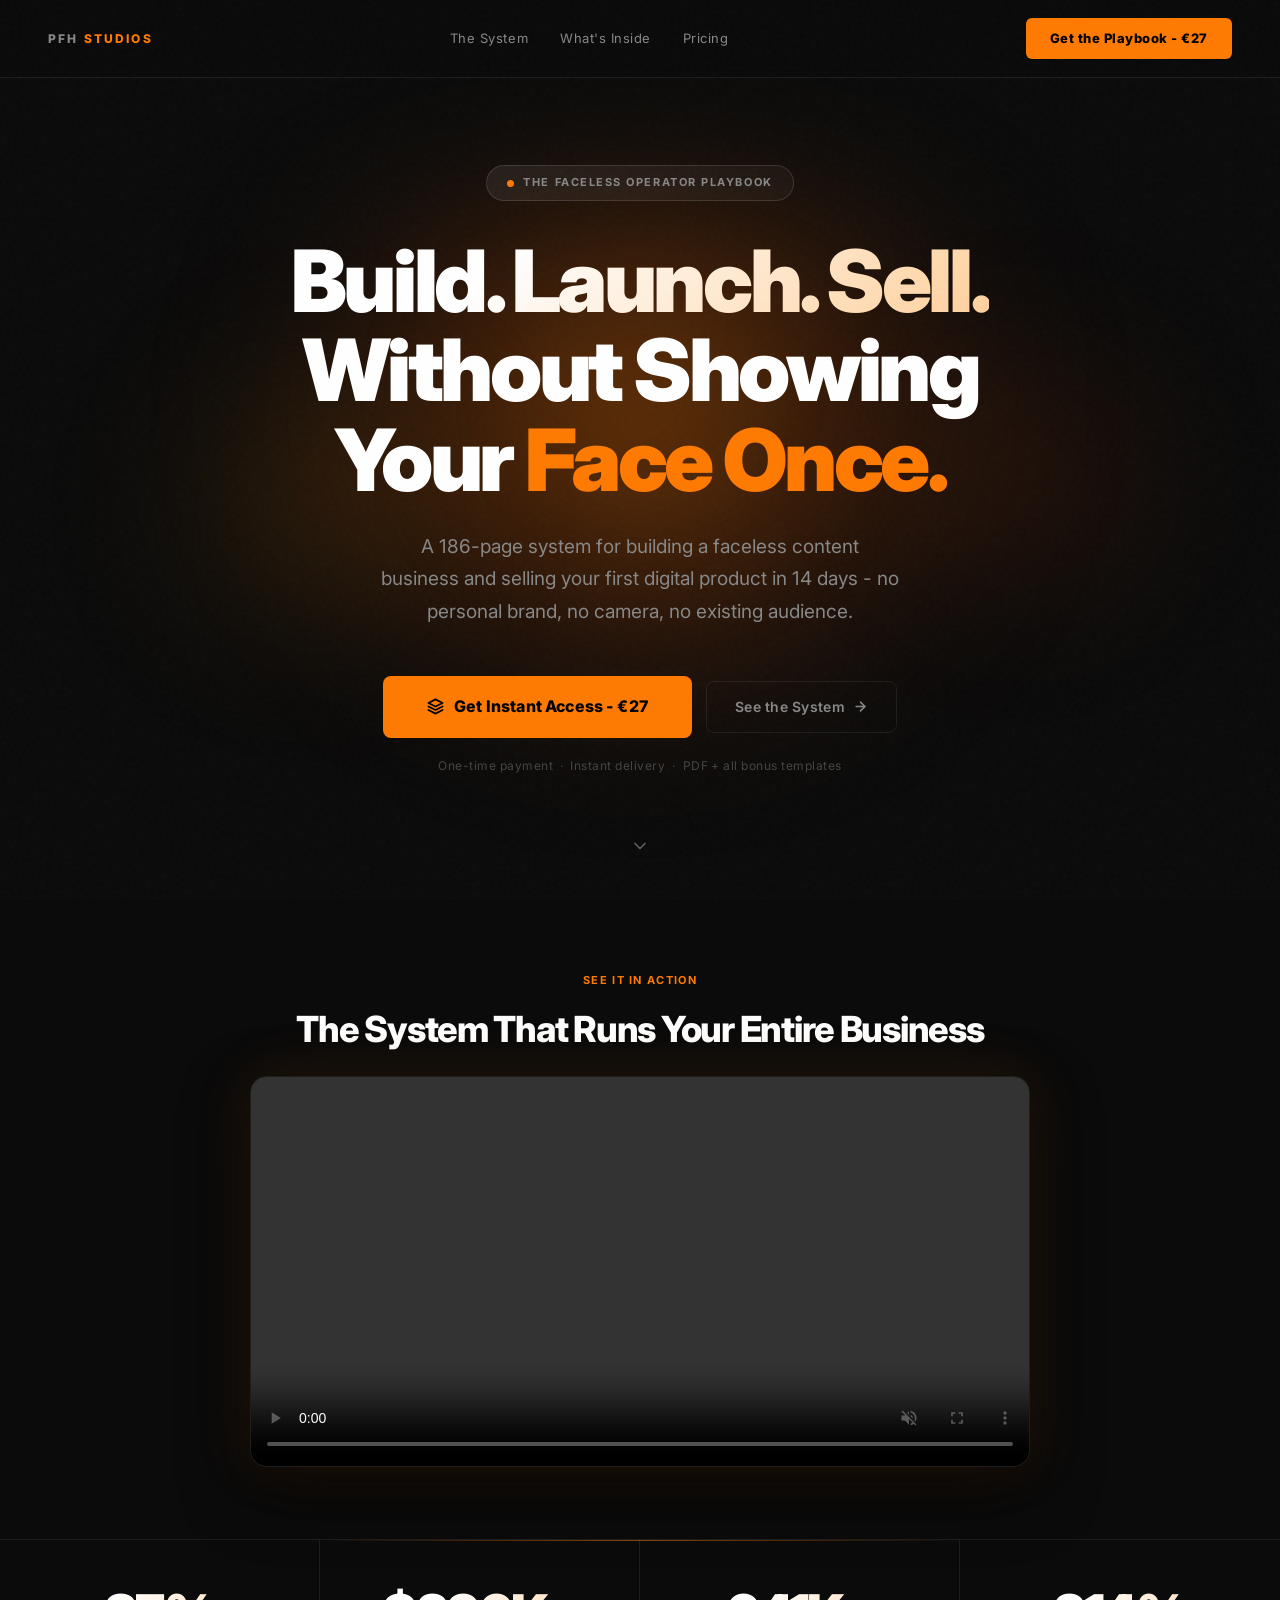
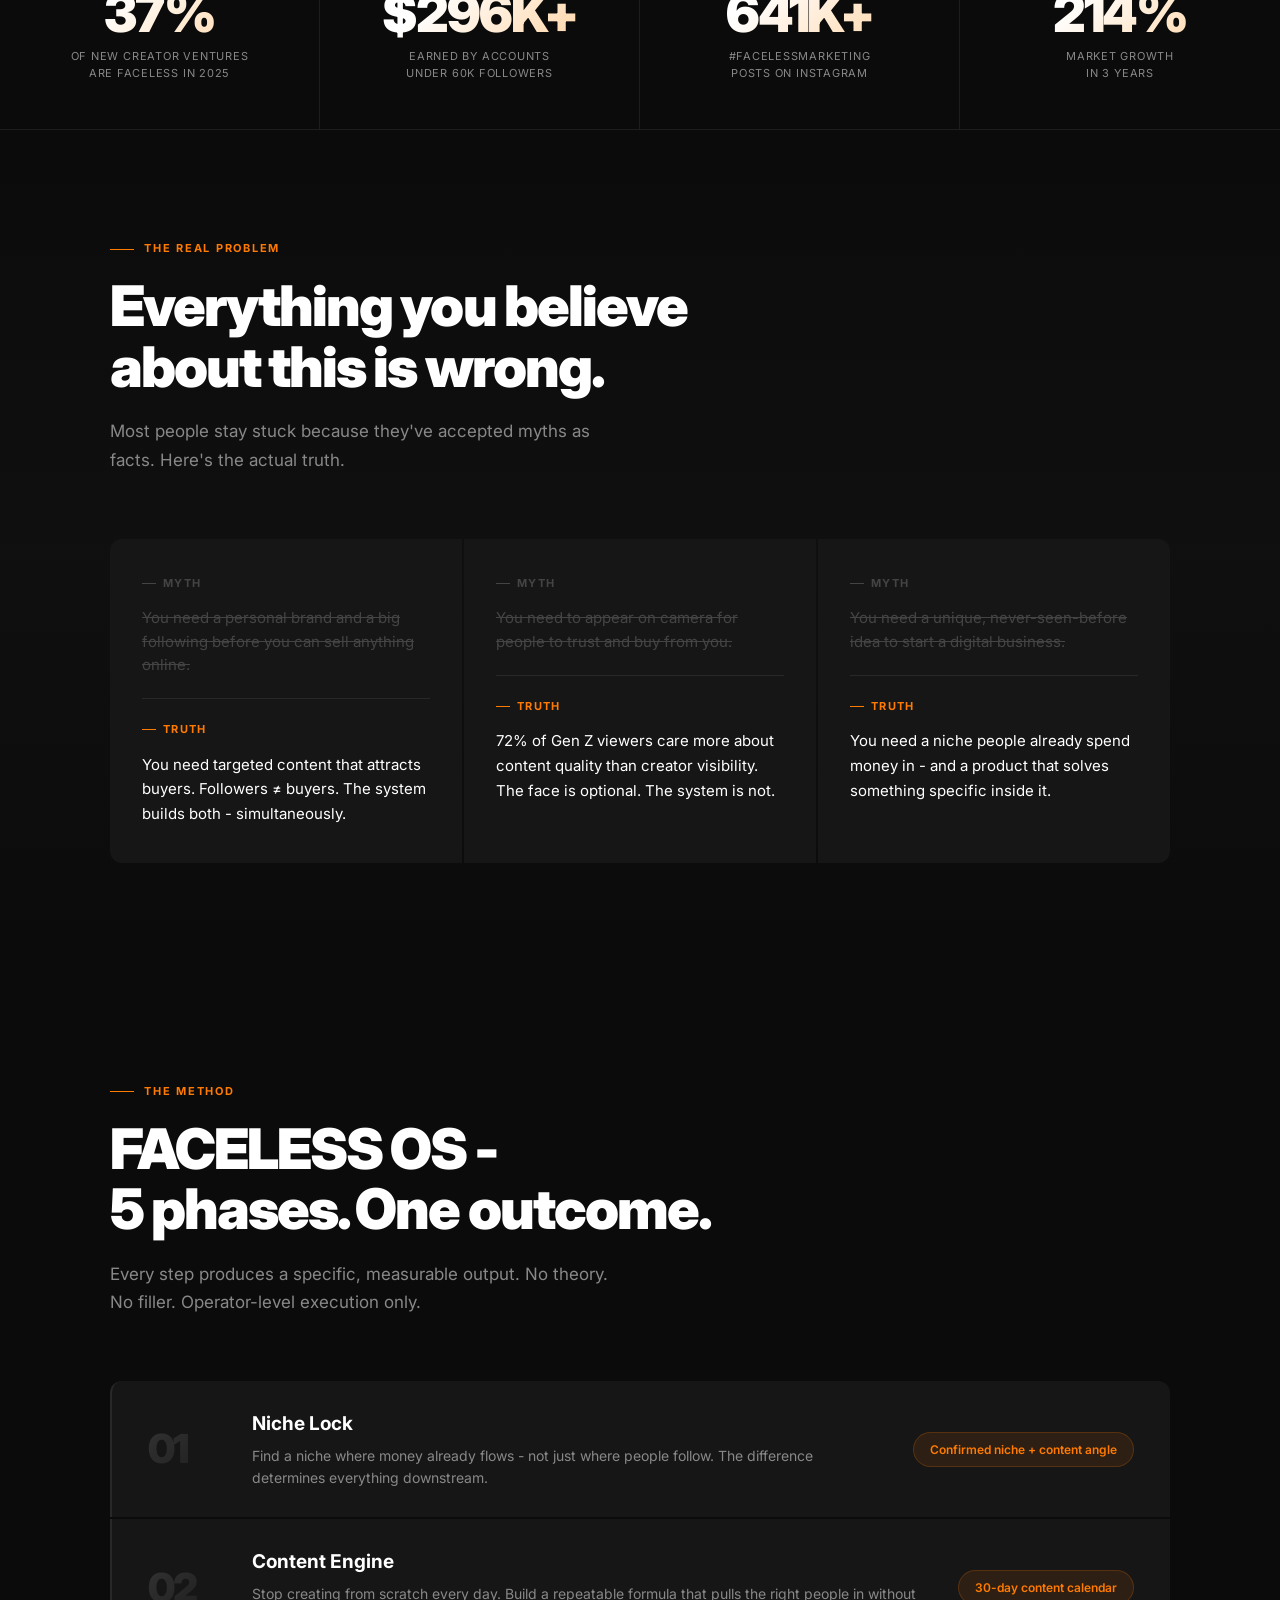
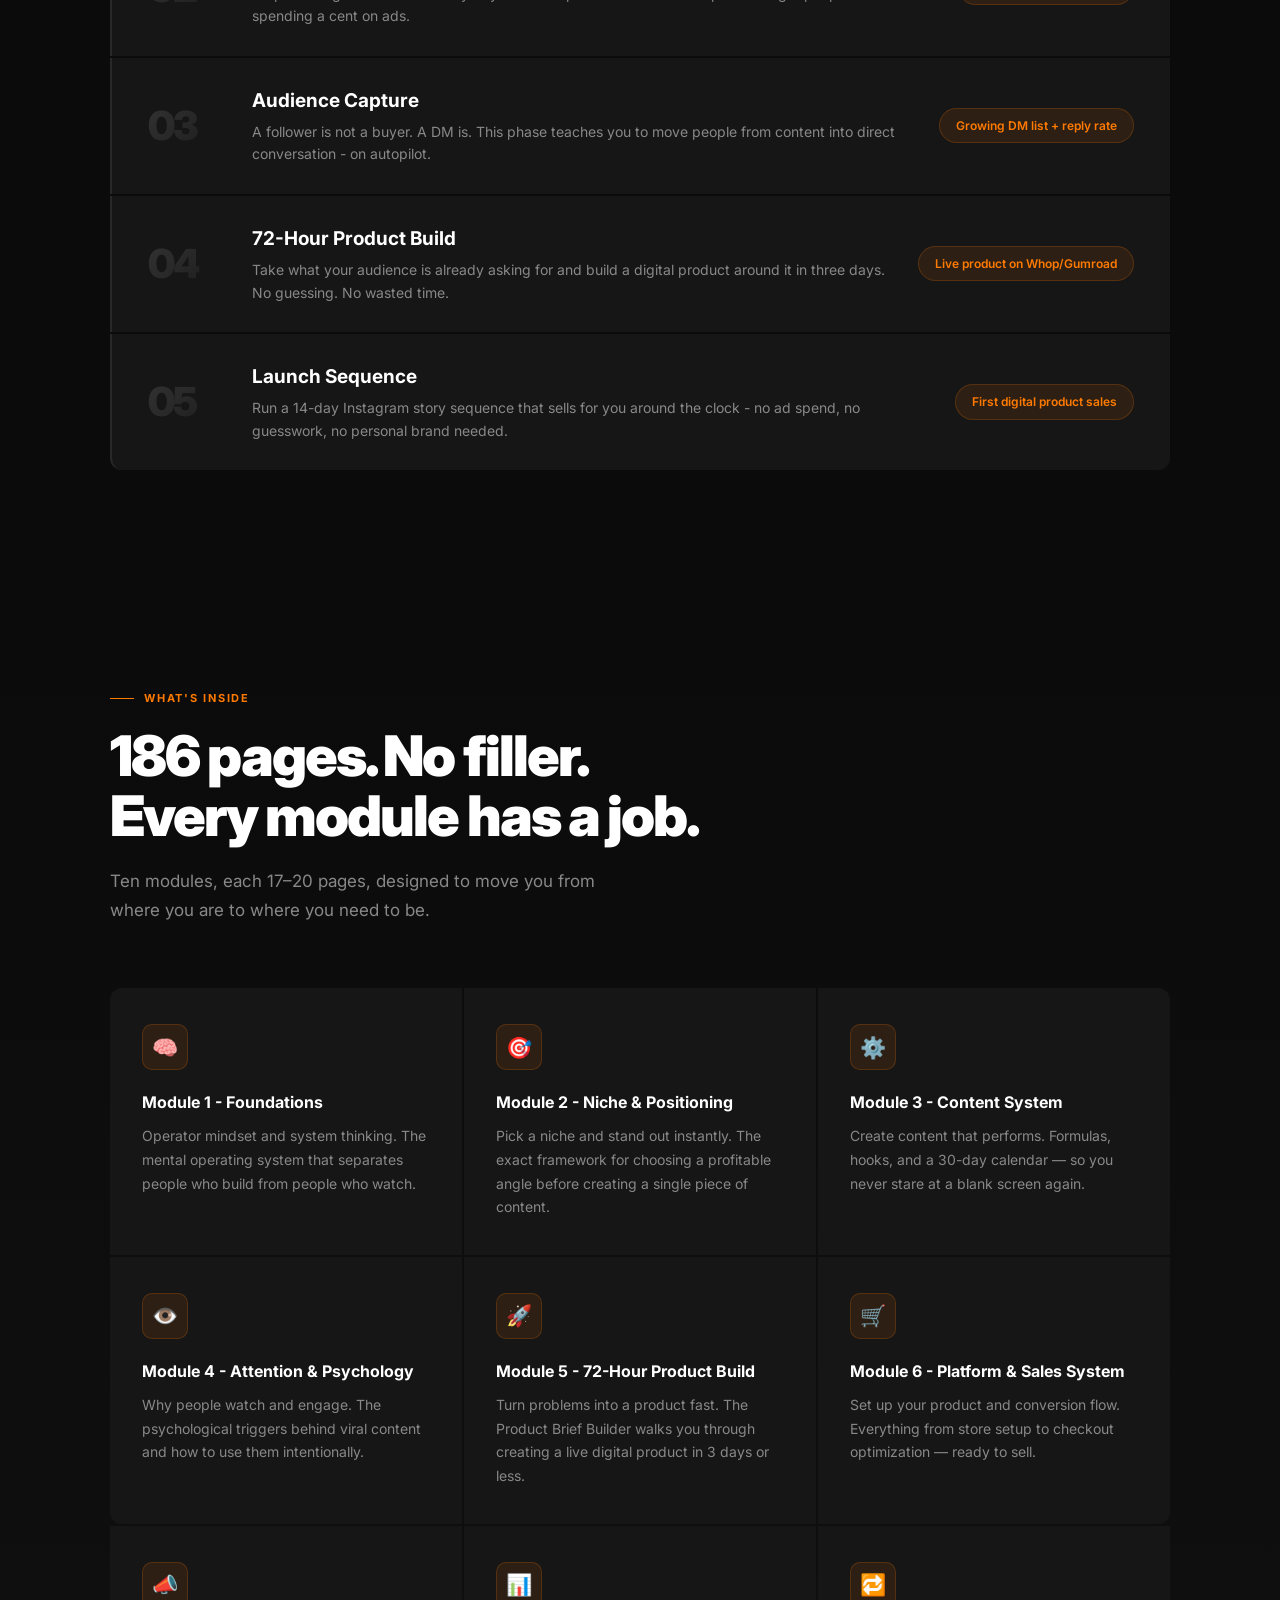
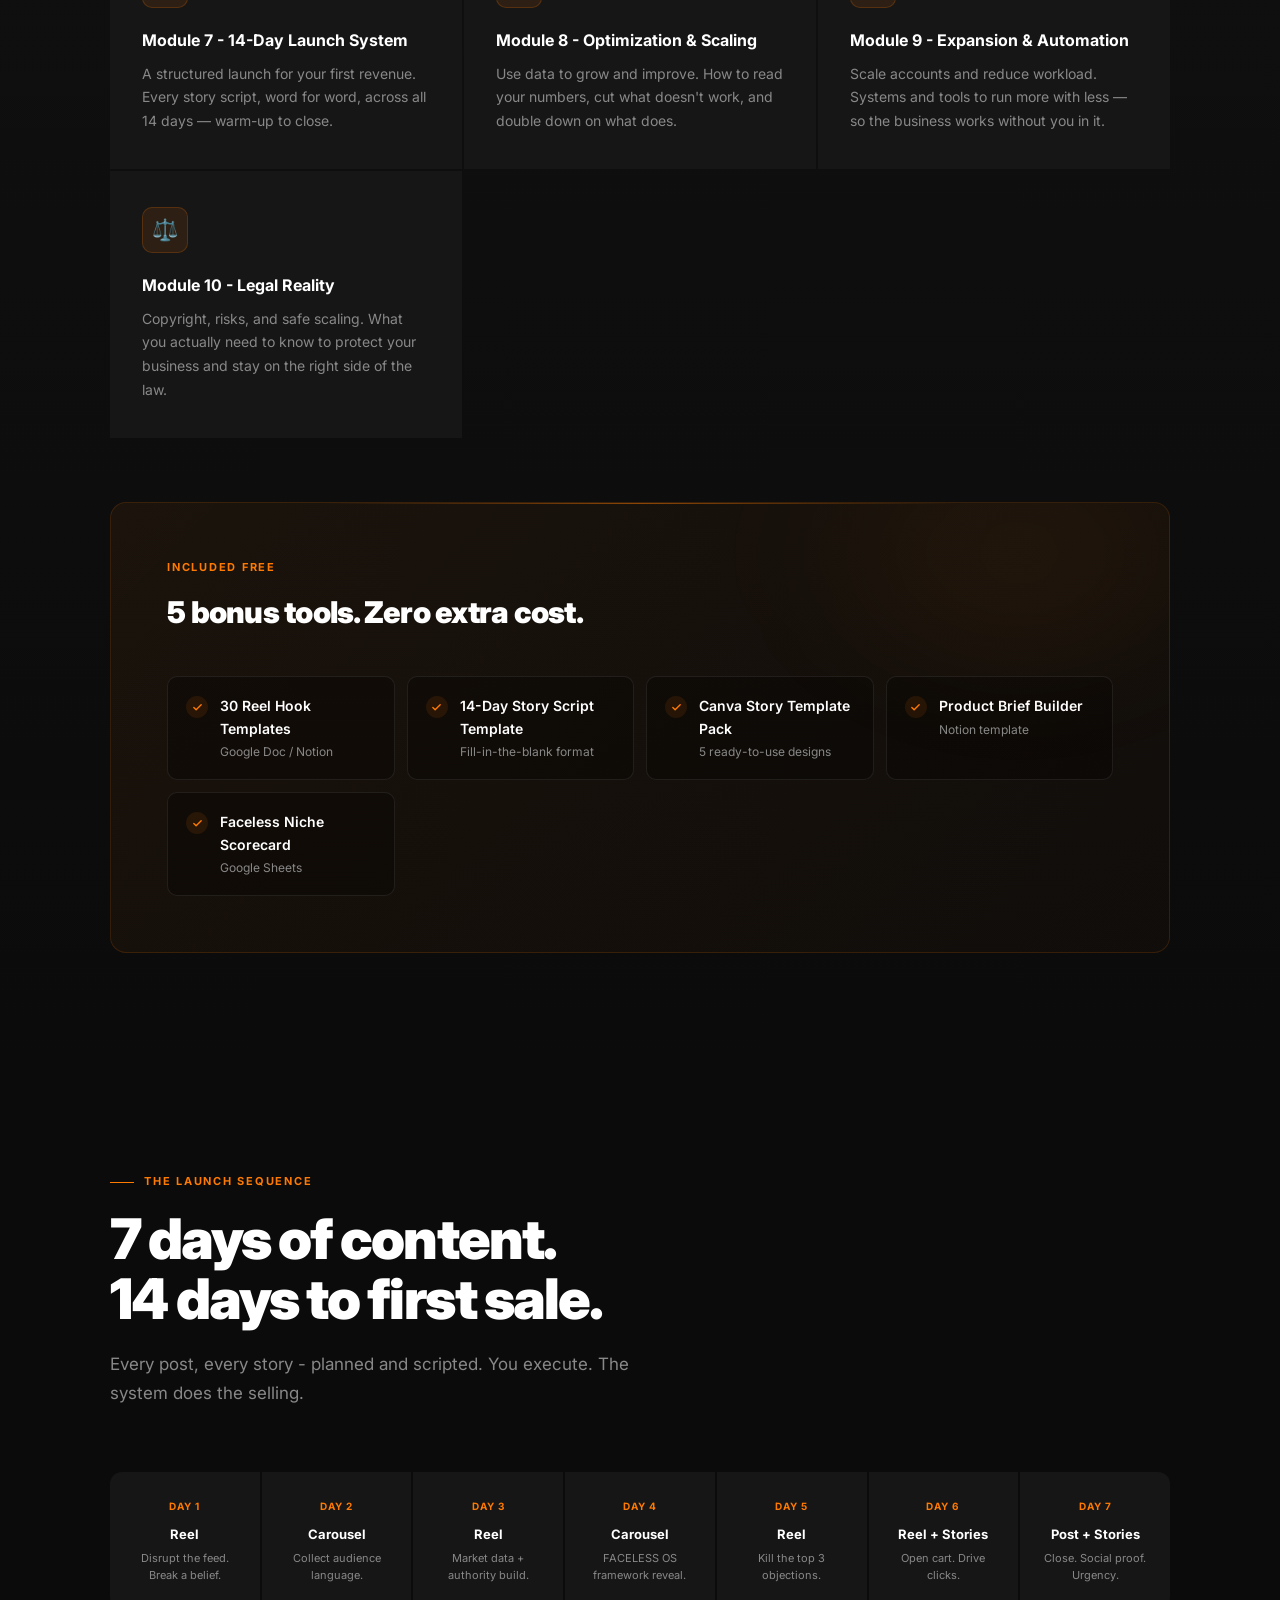
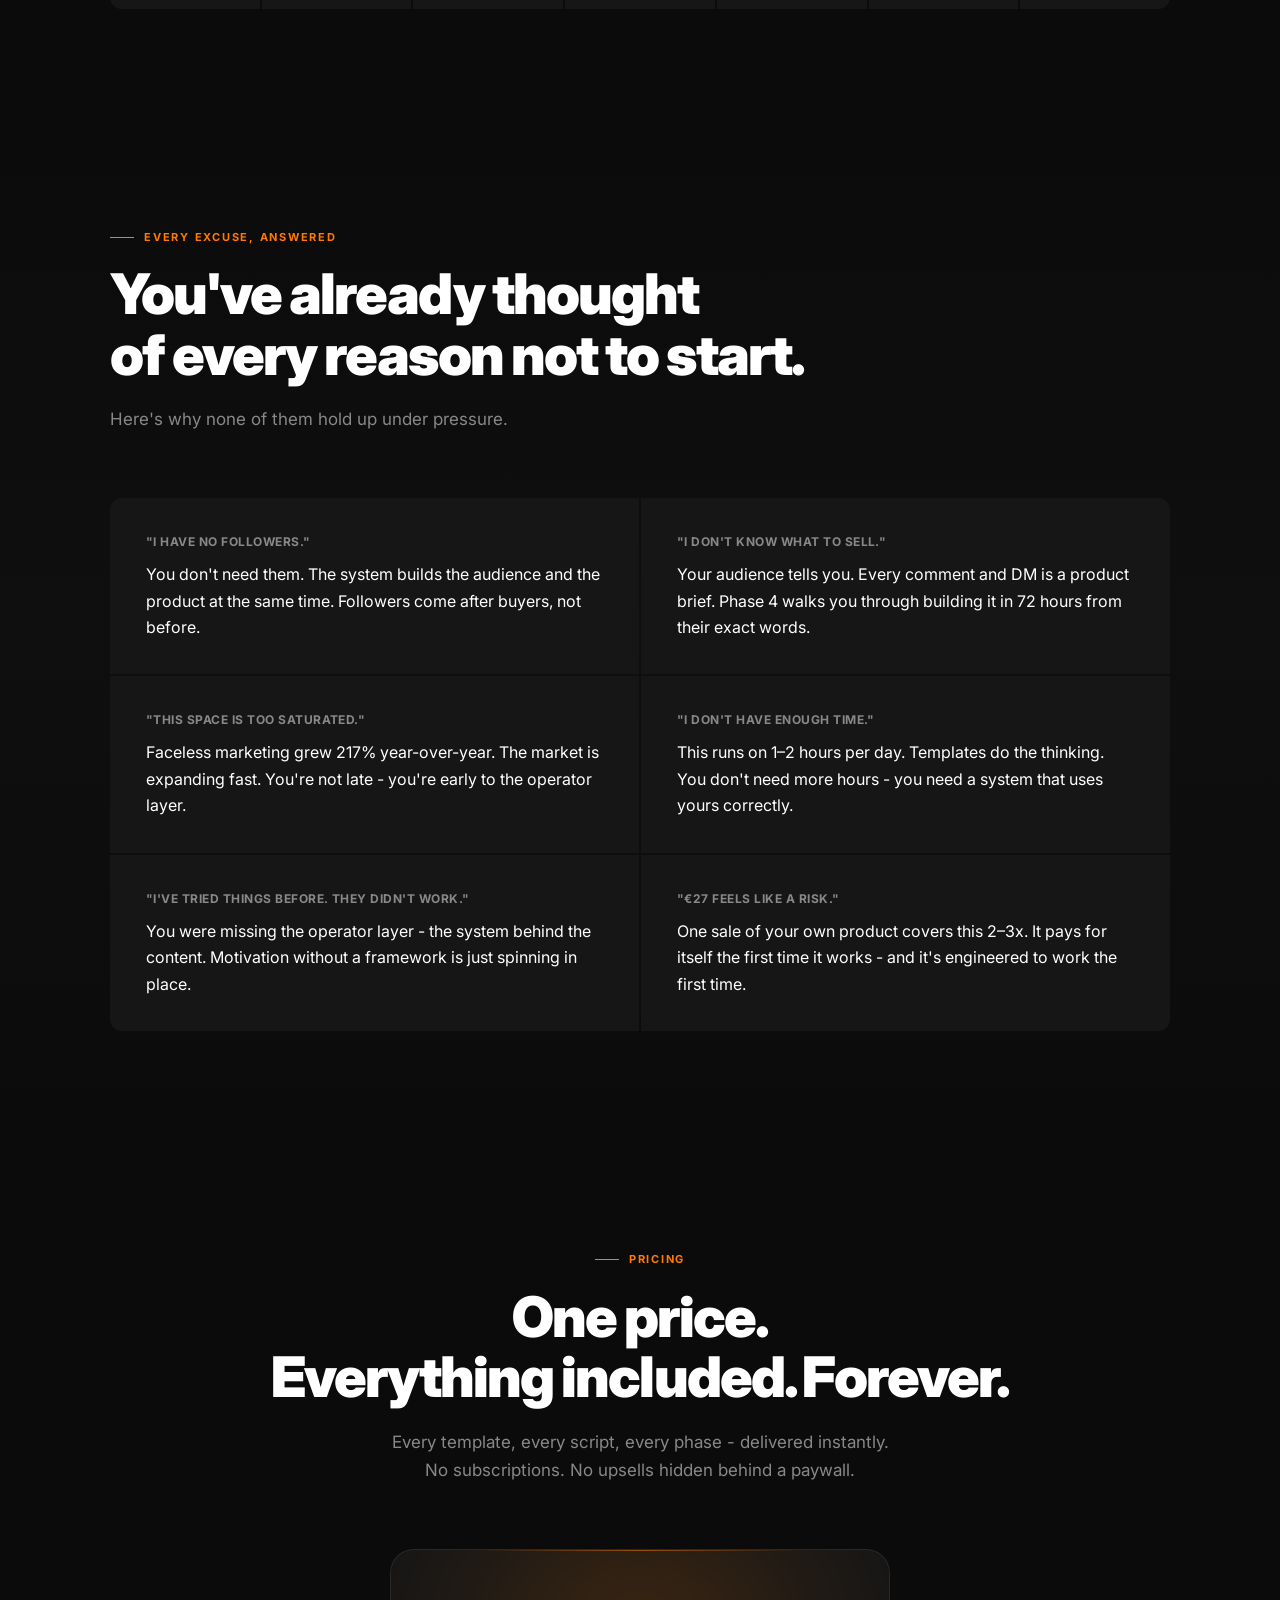
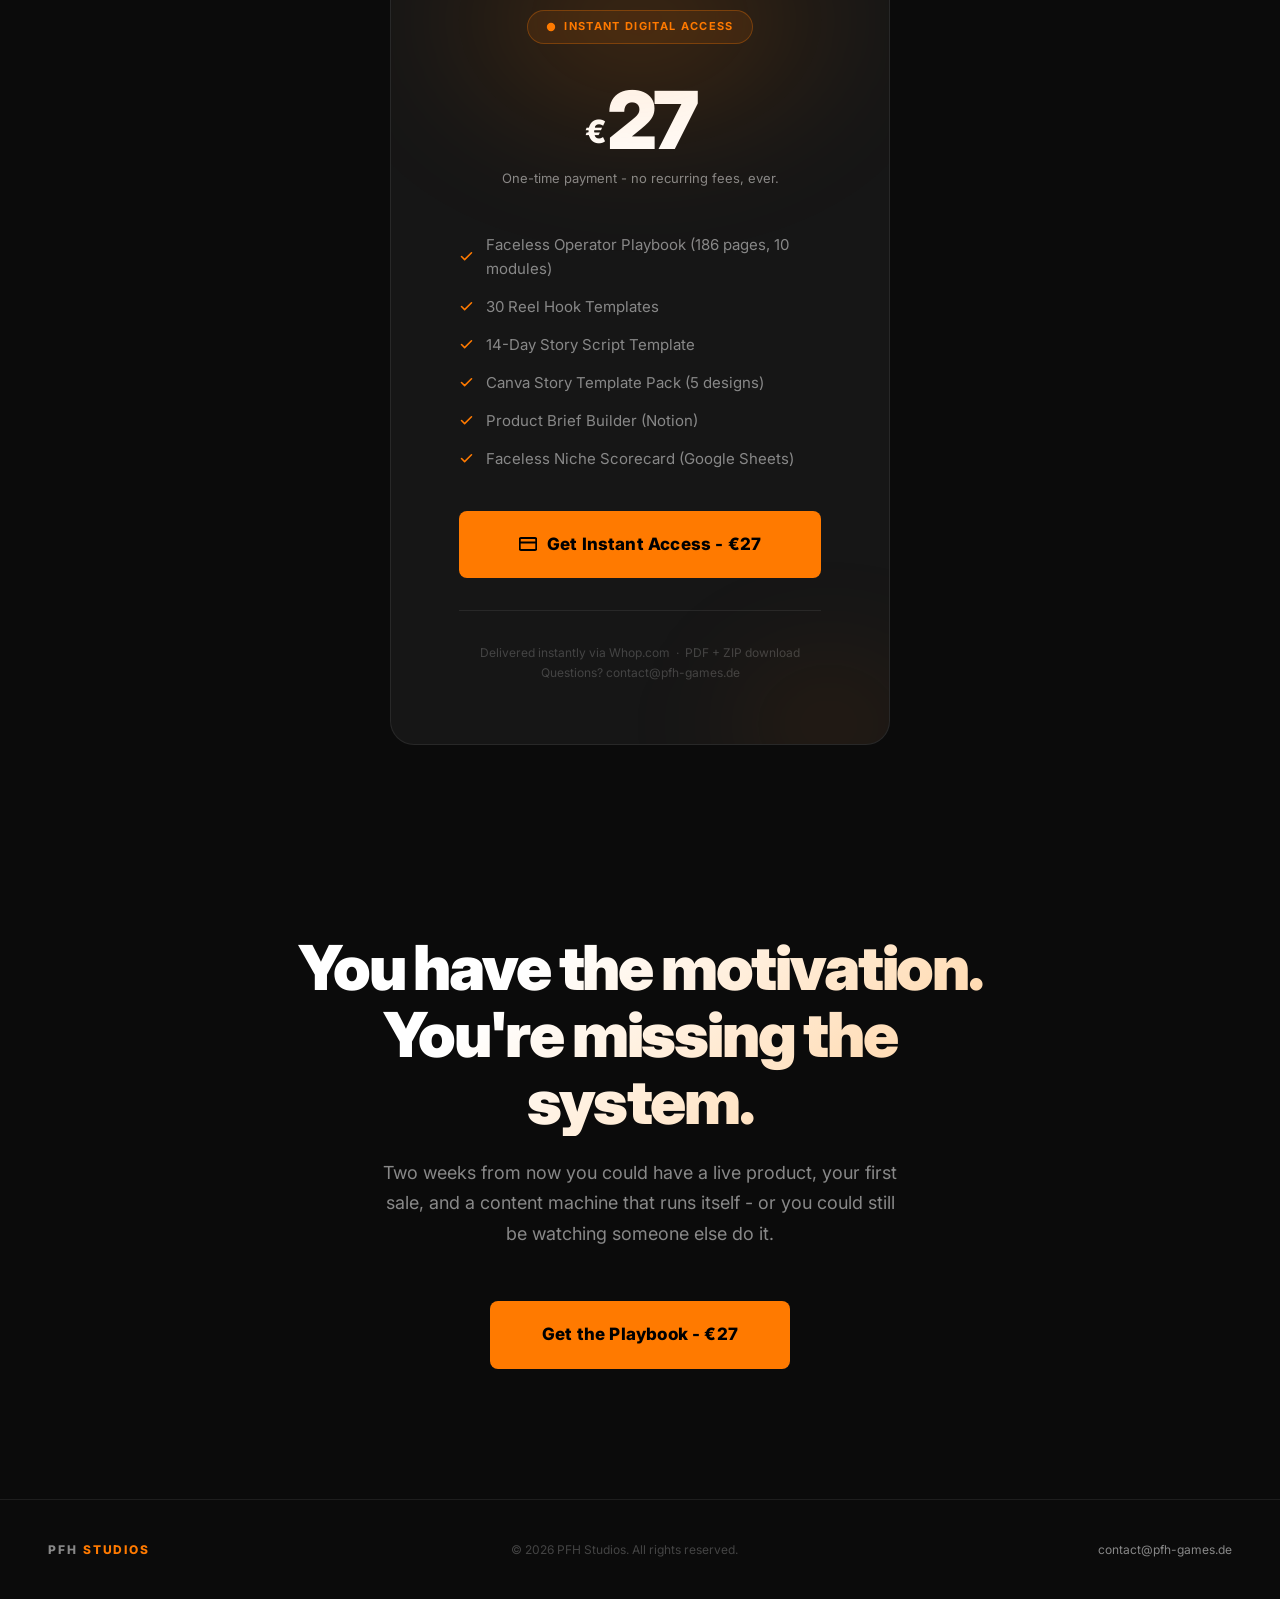
==== commit 40a13635: "index.html" ====
--- a/index.html
+++ b/index.html
@@ -6,7 +6,7 @@
   <meta name="viewport" content="width=device-width, initial-scale=1.0" />
   <title>The Faceless Operator Playbook - Build & Sell Without Showing Your Face</title>
   <meta name="description"
-    content="A 30-page system for building a faceless content business and launching your first digital product in 14 days. No face. No audience. No experience." />
+    content="A 186-page system across 10 modules for building a faceless content business and launching your first digital product in 14 days. No face. No audience. No experience." />
   <link rel="preconnect" href="https://fonts.googleapis.com" />
   <link rel="preconnect" href="https://fonts.gstatic.com" crossorigin />
   <link href="https://fonts.googleapis.com/css2?family=Inter:wght@300;400;500;600;700;800;900&display=swap"
@@ -1451,7 +1451,7 @@
       </h1>
 
       <p class="hero-sub">
-        A 30-page system for building a faceless content business and selling your first digital product in 14 days - no
+        A 186-page system for building a faceless content business and selling your first digital product in 14 days - no
         personal brand, no camera, no existing audience.
       </p>
 
@@ -1625,52 +1625,71 @@
     <div class="container">
       <div class="reveal">
         <div class="section-eyebrow">What's Inside</div>
-        <h2>30 pages. No filler.<br />Every module has a job.</h2>
-        <p class="section-sub">Six modules, each one designed to move you from where you are to where you need to be.
+        <h2>186 pages. No filler.<br />Every module has a job.</h2>
+        <p class="section-sub">Ten modules, each 17–20 pages, designed to move you from where you are to where you need to be.
         </p>
       </div>
 
       <div class="inside-grid reveal reveal-delay-1">
         <div class="inside-card">
           <div class="inside-card-glow"></div>
+          <div class="inside-icon">🧠</div>
+          <h3>Module 1 - Foundations</h3>
+          <p>Operator mindset and system thinking. The mental operating system that separates people who build from people who watch.</p>
+        </div>
+        <div class="inside-card">
+          <div class="inside-card-glow"></div>
           <div class="inside-icon">🎯</div>
-          <h3>Module 1 - Niche Lock Protocol</h3>
-          <p>The exact framework for identifying a profitable niche before you create a single piece of content.
-            Includes the Niche Scorecard.</p>
+          <h3>Module 2 - Niche & Positioning</h3>
+          <p>Pick a niche and stand out instantly. The exact framework for choosing a profitable angle before creating a single piece of content.</p>
         </div>
         <div class="inside-card">
           <div class="inside-card-glow"></div>
           <div class="inside-icon">⚙️</div>
-          <h3>Module 2 - Content Engine</h3>
-          <p>30 reel hook templates, content formulas, and a full 30-day calendar. Never stare at a blank screen again.
-          </p>
+          <h3>Module 3 - Content System</h3>
+          <p>Create content that performs. Formulas, hooks, and a 30-day calendar — so you never stare at a blank screen again.</p>
         </div>
         <div class="inside-card">
           <div class="inside-card-glow"></div>
-          <div class="inside-icon">📥</div>
-          <h3>Module 3 - Audience Capture</h3>
-          <p>How to turn content into DMs, DMs into leads, and leads into buyers - running in under 1 hour per day.</p>
+          <div class="inside-icon">👁️</div>
+          <h3>Module 4 - Attention & Psychology</h3>
+          <p>Why people watch and engage. The psychological triggers behind viral content and how to use them intentionally.</p>
         </div>
         <div class="inside-card">
           <div class="inside-card-glow"></div>
           <div class="inside-icon">🚀</div>
-          <h3>Module 4 - 72-Hour Product Build</h3>
-          <p>The Product Brief Builder walks you through creating a live digital product from audience language in 3
-            days or less.</p>
+          <h3>Module 5 - 72-Hour Product Build</h3>
+          <p>Turn problems into a product fast. The Product Brief Builder walks you through creating a live digital product in 3 days or less.</p>
+        </div>
+        <div class="inside-card">
+          <div class="inside-card-glow"></div>
+          <div class="inside-icon">🛒</div>
+          <h3>Module 6 - Platform & Sales System</h3>
+          <p>Set up your product and conversion flow. Everything from store setup to checkout optimization — ready to sell.</p>
         </div>
         <div class="inside-card">
           <div class="inside-card-glow"></div>
           <div class="inside-icon">📣</div>
-          <h3>Module 5 - 14-Day Launch Sequence</h3>
-          <p>Every story script, word for word, across all 14 days. Warm-up, value delivery, and open cart phases fully
-            included.</p>
+          <h3>Module 7 - 14-Day Launch System</h3>
+          <p>A structured launch for your first revenue. Every story script, word for word, across all 14 days — warm-up to close.</p>
         </div>
         <div class="inside-card">
           <div class="inside-card-glow"></div>
-          <div class="inside-icon">📈</div>
-          <h3>Module 6 - Scale & Repeat</h3>
-          <p>After your first sale - how to analyze results, build product #2, and activate recurring revenue through
-            upsells.</p>
+          <div class="inside-icon">📊</div>
+          <h3>Module 8 - Optimization & Scaling</h3>
+          <p>Use data to grow and improve. How to read your numbers, cut what doesn't work, and double down on what does.</p>
+        </div>
+        <div class="inside-card">
+          <div class="inside-card-glow"></div>
+          <div class="inside-icon">🔁</div>
+          <h3>Module 9 - Expansion & Automation</h3>
+          <p>Scale accounts and reduce workload. Systems and tools to run more with less — so the business works without you in it.</p>
+        </div>
+        <div class="inside-card">
+          <div class="inside-card-glow"></div>
+          <div class="inside-icon">⚖️</div>
+          <h3>Module 10 - Legal Reality</h3>
+          <p>Copyright, risks, and safe scaling. What you actually need to know to protect your business and stay on the right side of the law.</p>
         </div>
       </div>
 
@@ -1874,7 +1893,7 @@
                 stroke-linecap="round" stroke-linejoin="round">
                 <polyline points="20 6 9 17 4 12" />
               </svg>
-              Faceless Operator Playbook (30–35 pages)
+              Faceless Operator Playbook (186 pages, 10 modules)
             </li>
             <li>
               <svg width="15" height="15" viewBox="0 0 24 24" fill="none" stroke="currentColor" stroke-width="2.5"
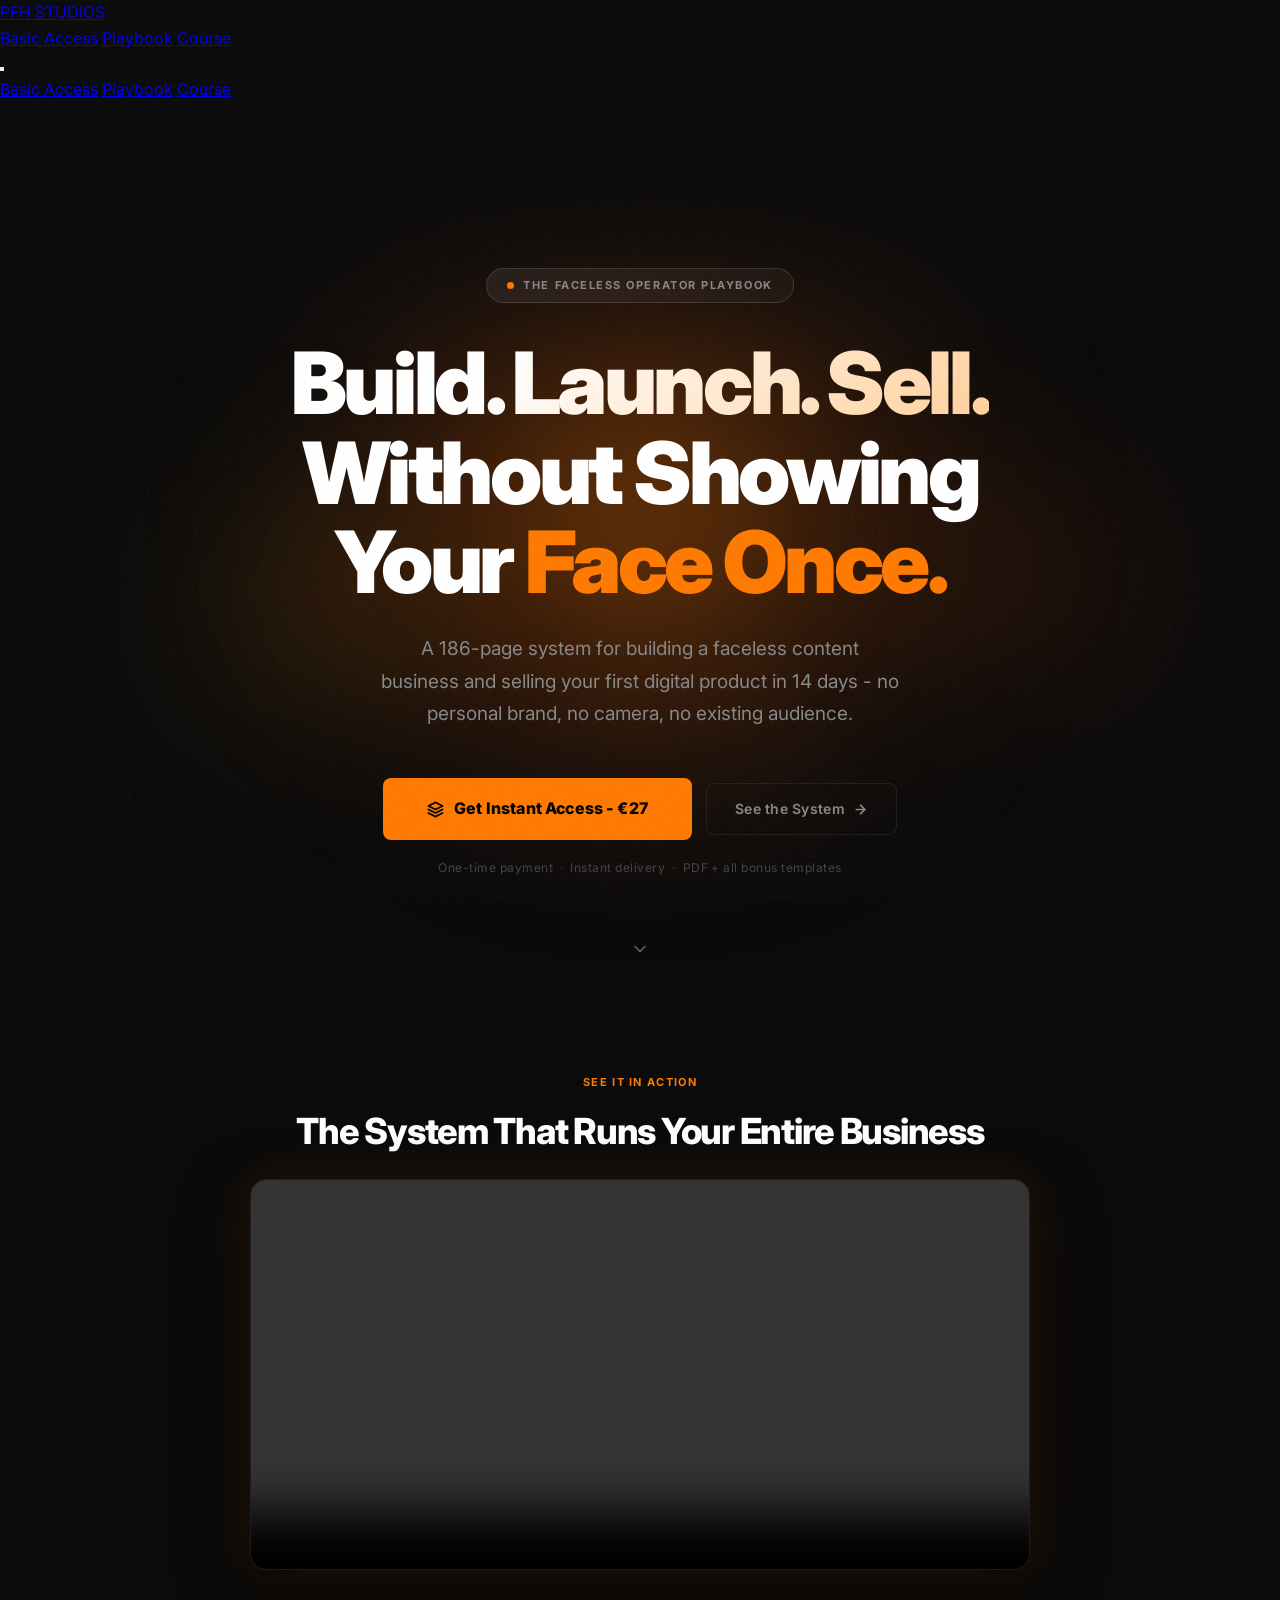
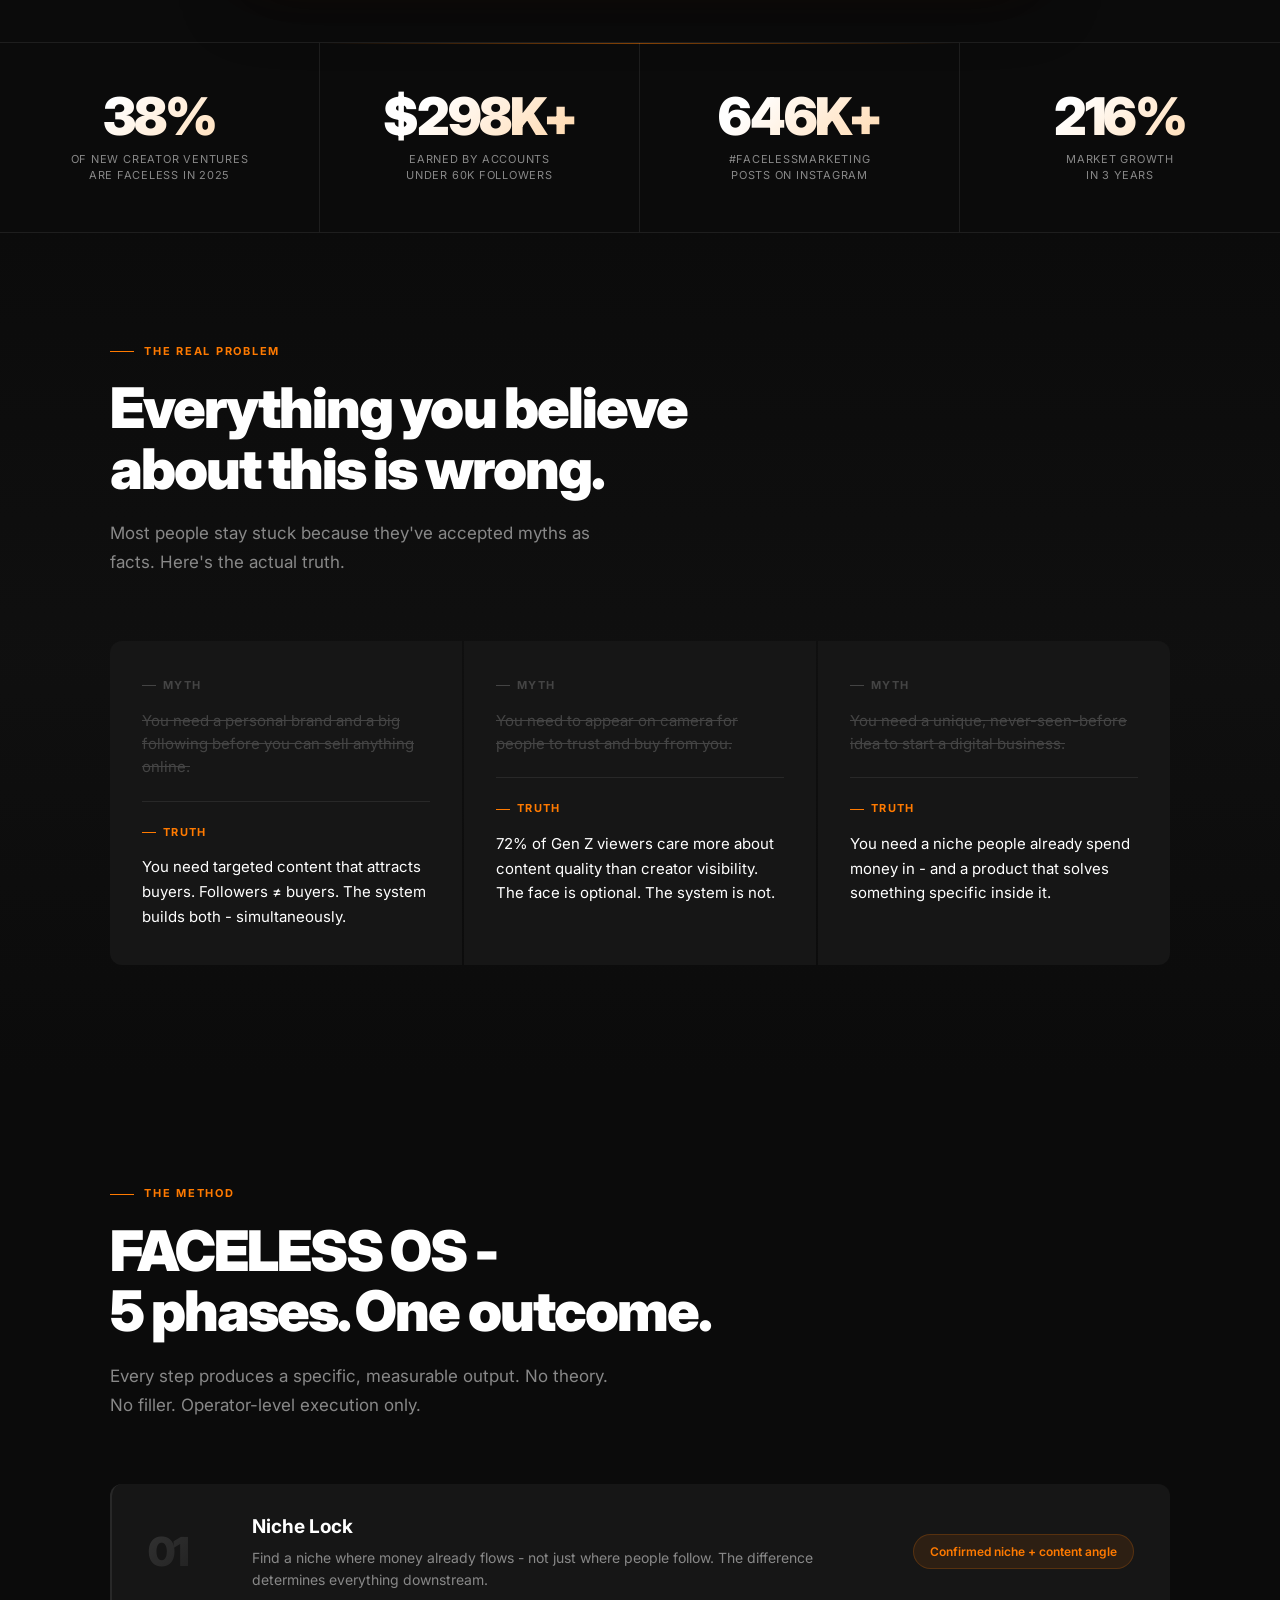
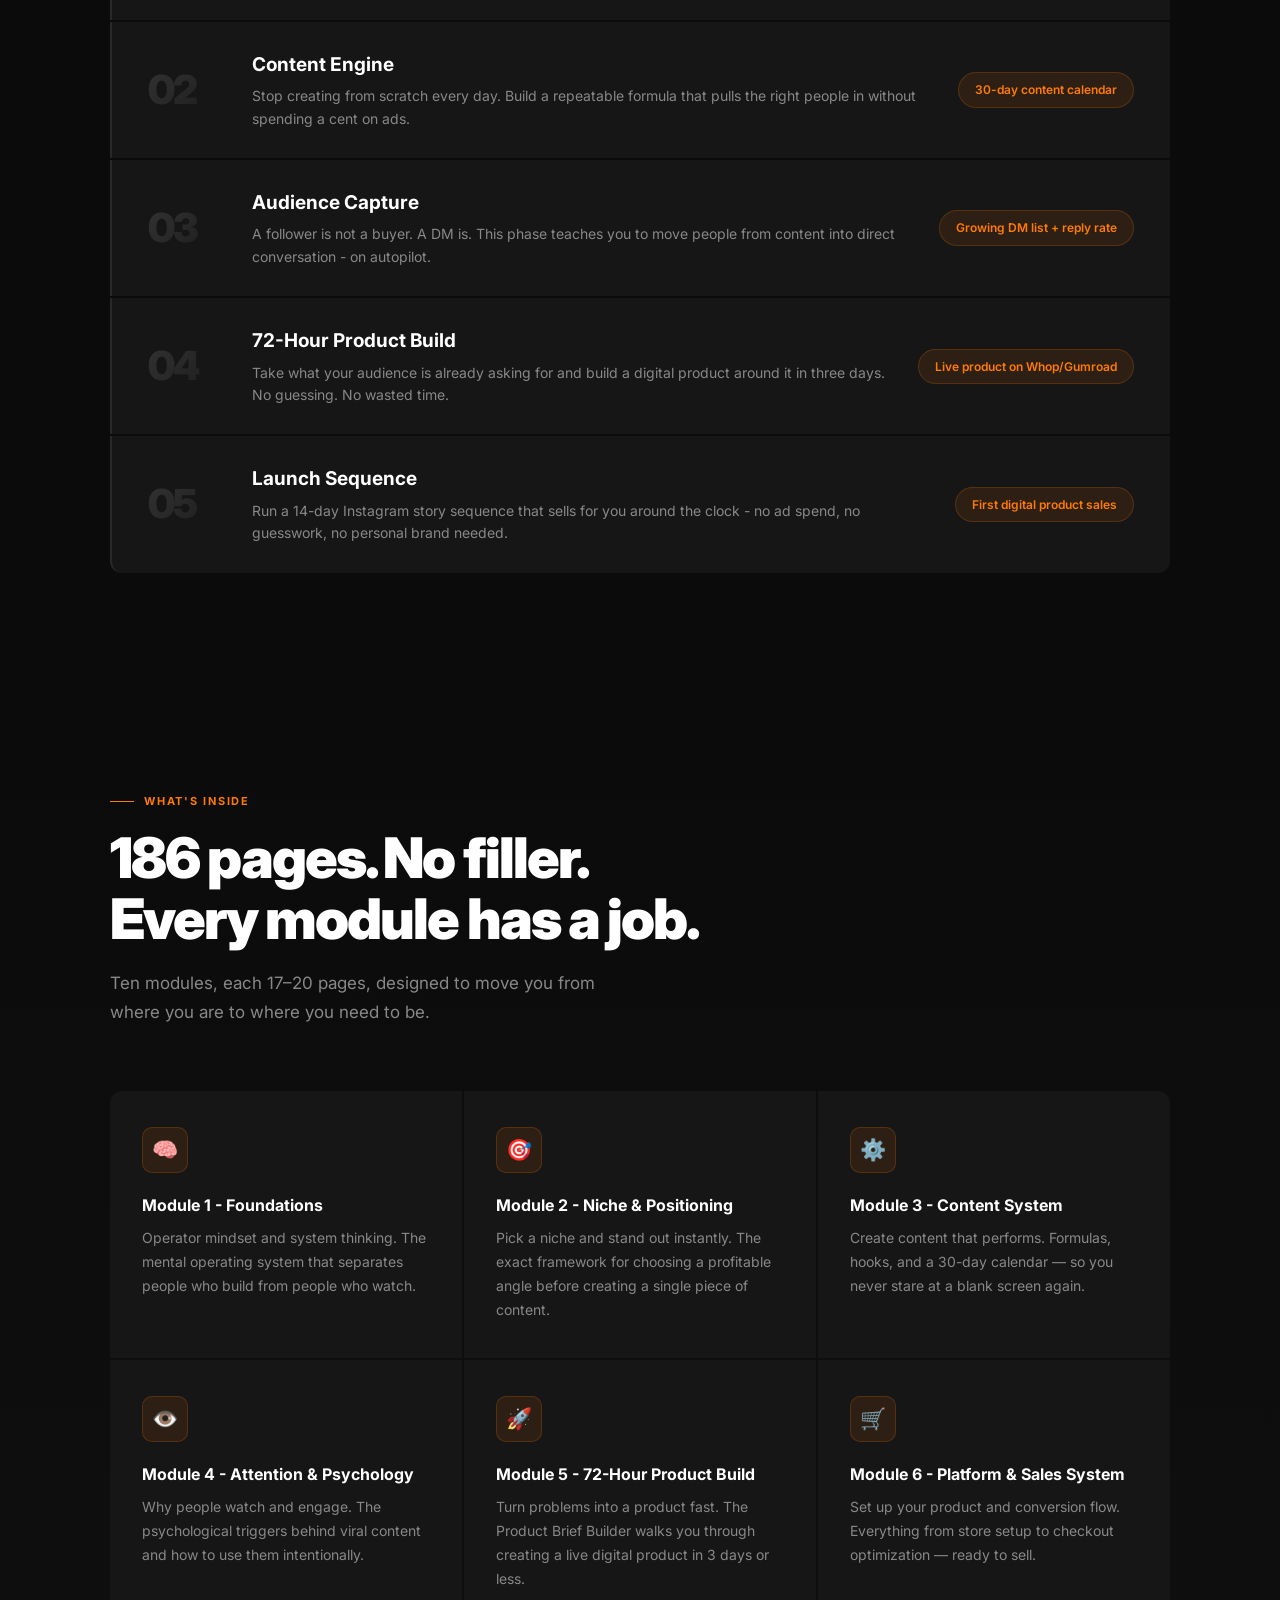
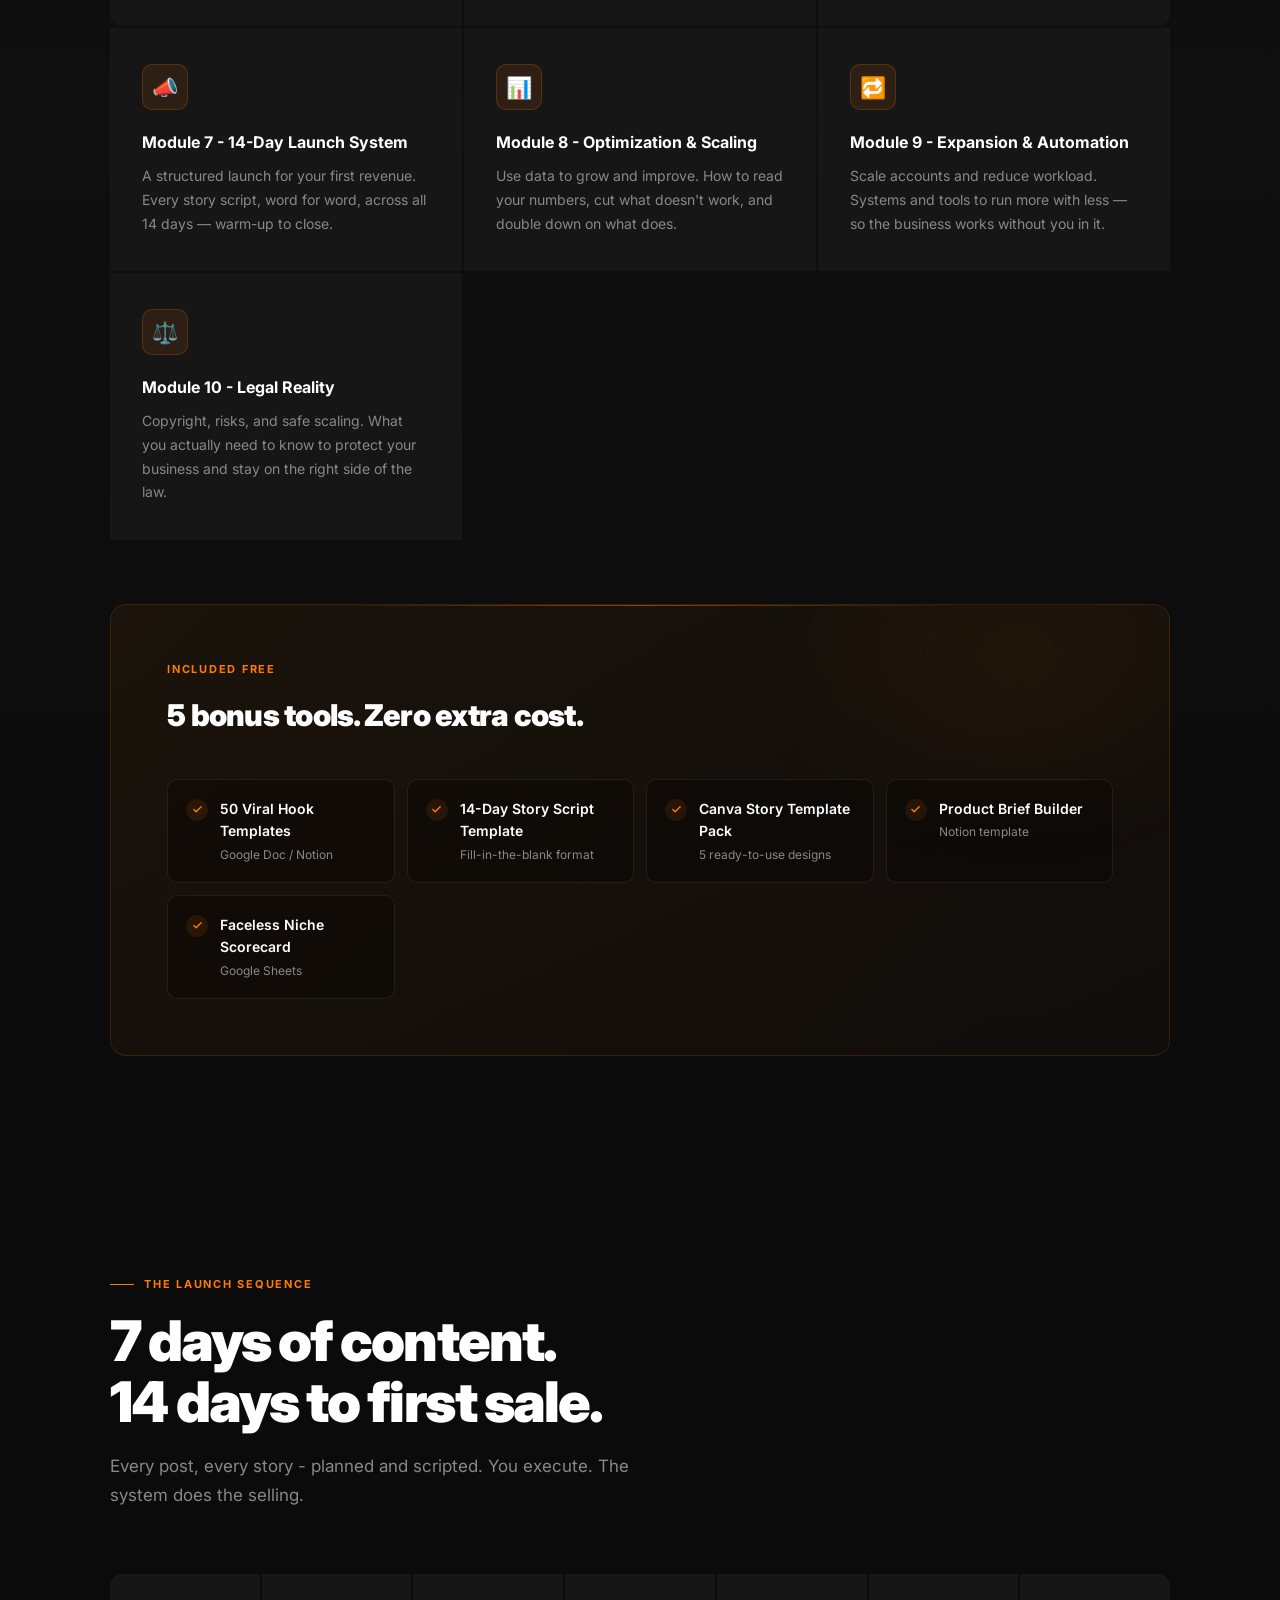
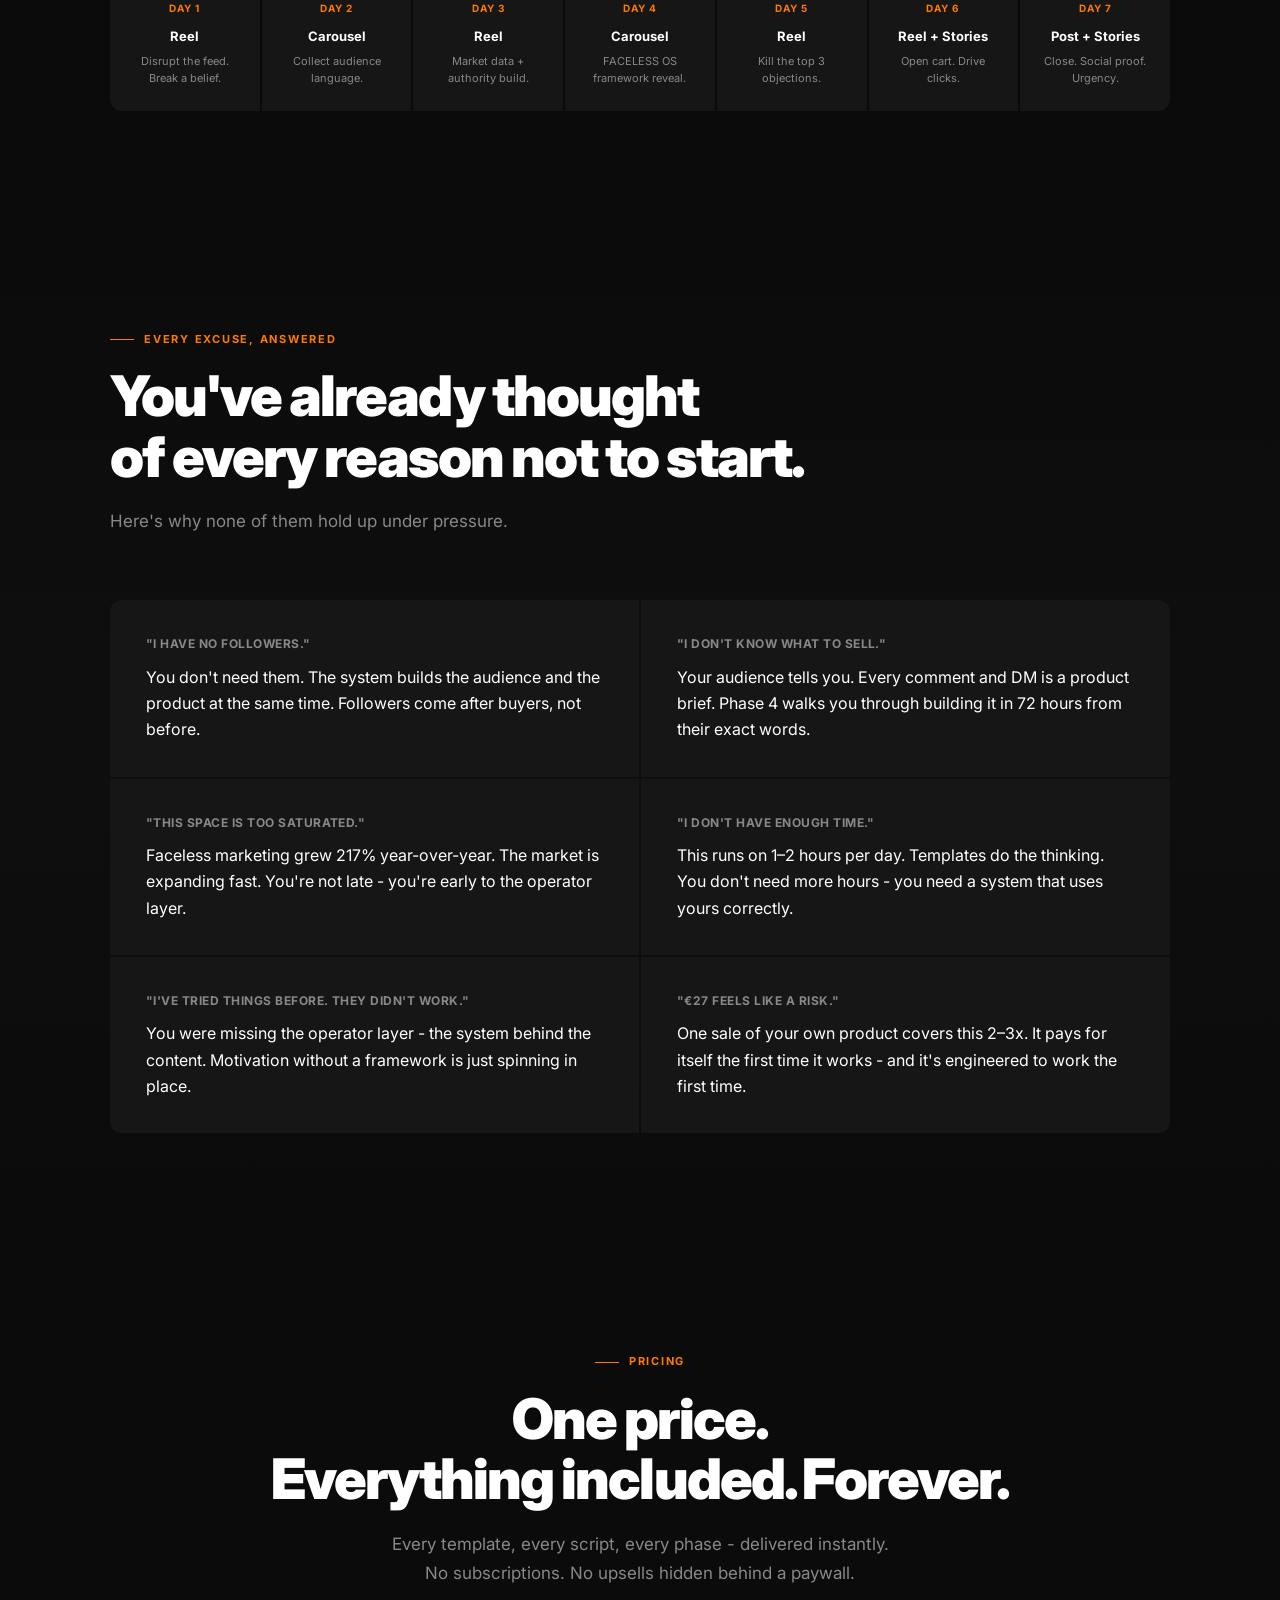
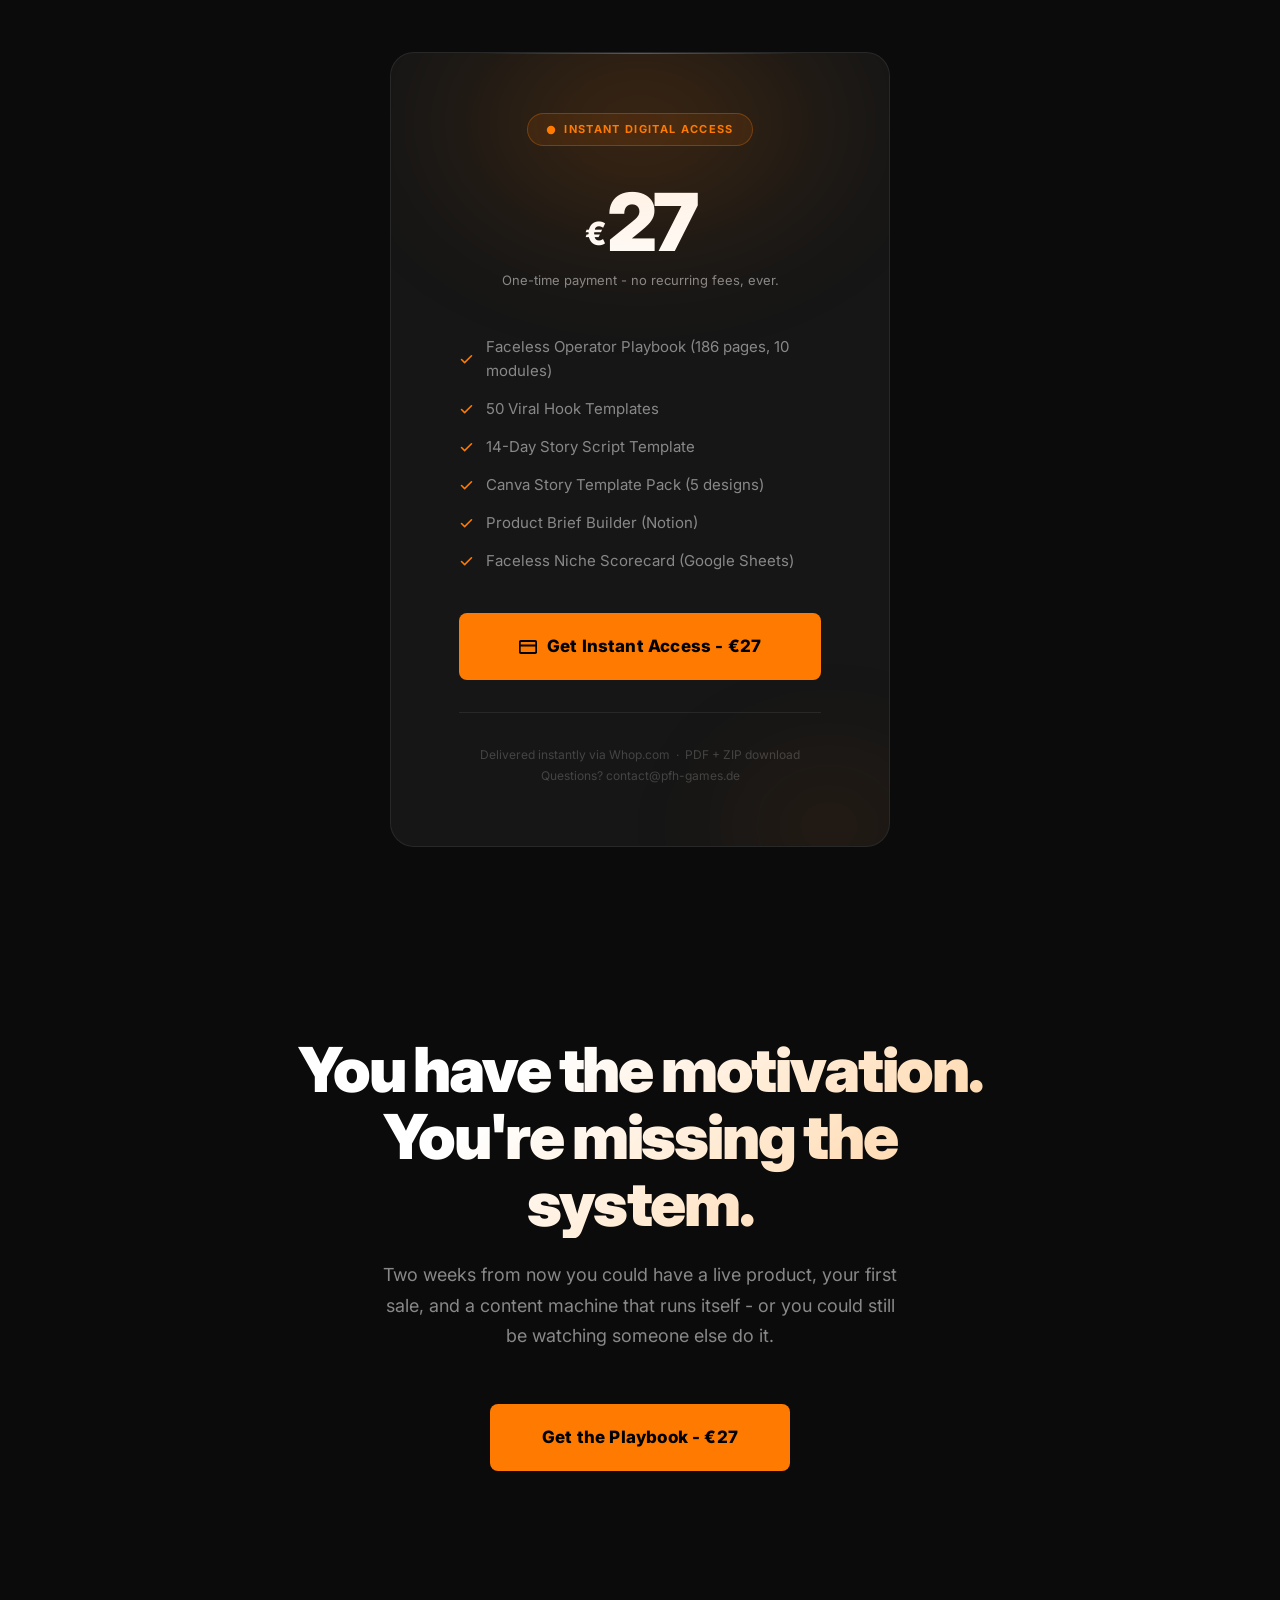
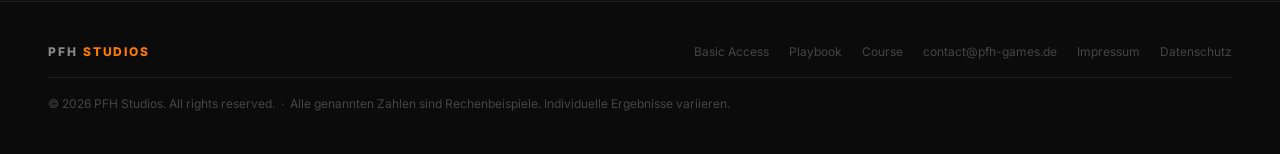
==== commit 66332b31: "index.html" ====
--- a/index.html
+++ b/index.html
@@ -11,6 +11,7 @@
   <link rel="preconnect" href="https://fonts.gstatic.com" crossorigin />
   <link href="https://fonts.googleapis.com/css2?family=Inter:wght@300;400;500;600;700;800;900&display=swap"
     rel="stylesheet" />
+  <link rel="stylesheet" href="shared/nav.css" />
   <style>
     *,
     *::before,
@@ -160,70 +161,7 @@
       }
     }
 
-    /* ─── NAV ─── */
-    nav {
-      position: fixed;
-      top: 0;
-      left: 0;
-      right: 0;
-      z-index: 200;
-      padding: 18px 48px;
-      display: flex;
-      justify-content: space-between;
-      align-items: center;
-      background: rgba(11, 11, 11, 0.7);
-      backdrop-filter: blur(24px);
-      -webkit-backdrop-filter: blur(24px);
-      border-bottom: 1px solid var(--border);
-    }
-
-    .nav-logo {
-      font-size: 12px;
-      font-weight: 800;
-      letter-spacing: 0.18em;
-      text-transform: uppercase;
-      color: var(--muted);
-    }
-
-    .nav-logo span {
-      color: var(--accent);
-    }
-
-    .nav-links {
-      display: flex;
-      align-items: center;
-      gap: 32px;
-    }
-
-    .nav-link {
-      font-size: 13px;
-      color: var(--muted);
-      text-decoration: none;
-      letter-spacing: 0.04em;
-      transition: color 0.2s;
-    }
-
-    .nav-link:hover {
-      color: var(--text);
-    }
-
-    .nav-cta {
-      background: var(--accent);
-      color: #000;
-      font-size: 13px;
-      font-weight: 800;
-      padding: 10px 24px;
-      border-radius: 6px;
-      text-decoration: none;
-      letter-spacing: 0.04em;
-      transition: var(--transition);
-      box-shadow: 0 0 0 0 var(--accent-glow);
-    }
-
-    .nav-cta:hover {
-      box-shadow: 0 4px 28px var(--accent-glow);
-      transform: translateY(-1px);
-    }
+    /* ─── NAV handled by shared/nav.css ─── */
 
     /* ─── HERO ─── */
     .hero {
@@ -1196,7 +1134,7 @@
     }
 
     /* ─── FOOTER ─── */
-    footer {
+    .site-footer {
       border-top: 1px solid var(--border);
       padding: 40px 48px;
       display: flex;
@@ -1214,24 +1152,30 @@
       color: var(--muted);
     }
 
-    .footer-brand span {
-      color: var(--accent);
-    }
+    .footer-brand span { color: var(--accent); }
+
+    .footer-nav {
+      display: flex;
+      gap: 20px;
+      flex-wrap: wrap;
+    }
+
+    .footer-nav a {
+      font-size: 12px;
+      color: var(--subtle);
+      text-decoration: none;
+      transition: color 0.2s;
+    }
+
+    .footer-nav a:hover { color: var(--accent); }
 
     .footer-copy {
       font-size: 12px;
       color: var(--subtle);
-    }
-
-    .footer-email {
-      font-size: 12px;
-      color: var(--muted);
-      text-decoration: none;
-      transition: color 0.2s;
-    }
-
-    .footer-email:hover {
-      color: var(--accent);
+      width: 100%;
+      padding-top: 16px;
+      border-top: 1px solid var(--border);
+      line-height: 1.7;
     }
 
     /* ─── REVEAL ─── */
@@ -1260,14 +1204,6 @@
 
     /* ─── RESPONSIVE ─── */
     @media (max-width: 900px) {
-      nav {
-        padding: 16px 24px;
-      }
-
-      .nav-links .nav-link {
-        display: none;
-      }
-
       .trust-strip {
         grid-template-columns: 1fr 1fr;
       }
@@ -1422,16 +1358,22 @@
 <body>
 
   <!-- NAV -->
-  <nav>
-    <div class="nav-logo">PFH <span>Studios</span></div>
+  <nav id="site-nav">
+    <a href="/" class="nav-logo">PFH STUDIOS</a>
     <div class="nav-links">
-      <a href="#system" class="nav-link">The System</a>
-      <a href="#inside" class="nav-link">What's Inside</a>
-      <a href="#pricing" class="nav-link">Pricing</a>
+      <a href="free.html" class="nav-link" id="nav-free">Basic Access</a>
+      <a href="index.html" class="nav-link active" id="nav-playbook">Playbook</a>
+      <a href="courses.html" class="nav-link" id="nav-course">Course</a>
     </div>
-    <a href="https://whop.com/checkout/plan_X18enAPMGRj5F" class="nav-cta" target="_blank" rel="noopener">Get the
-      Playbook - €27</a>
+    <button class="nav-hamburger" id="nav-hamburger" aria-label="Menu" aria-expanded="false">
+      <span></span><span></span><span></span>
+    </button>
   </nav>
+  <div class="nav-drawer" id="nav-drawer">
+    <a href="free.html" class="nav-link">Basic Access</a>
+    <a href="index.html" class="nav-link active">Playbook</a>
+    <a href="courses.html" class="nav-link">Course</a>
+  </div>
 
   <!-- HERO -->
   <section class="hero">
@@ -1707,7 +1649,7 @@
               </svg>
             </div>
             <div>
-              <div class="bonus-item-name">30 Reel Hook Templates</div>
+              <div class="bonus-item-name">50 Viral Hook Templates</div>
               <div class="bonus-item-type">Google Doc / Notion</div>
             </div>
           </div>
@@ -1900,7 +1842,7 @@
                 stroke-linecap="round" stroke-linejoin="round">
                 <polyline points="20 6 9 17 4 12" />
               </svg>
-              30 Reel Hook Templates
+              50 Viral Hook Templates
             </li>
             <li>
               <svg width="15" height="15" viewBox="0 0 24 24" fill="none" stroke="currentColor" stroke-width="2.5"
@@ -1968,10 +1910,17 @@
   </div>
 
   <!-- FOOTER -->
-  <footer>
+  <footer class="site-footer">
     <div class="footer-brand">PFH <span>Studios</span></div>
-    <p class="footer-copy">© 2026 PFH Studios. All rights reserved.</p>
-    <a href="mailto:contact@pfh-games.de" class="footer-email">contact@pfh-games.de</a>
+    <nav class="footer-nav">
+      <a href="free.html">Basic Access</a>
+      <a href="index.html">Playbook</a>
+      <a href="courses.html">Course</a>
+      <a href="mailto:contact@pfh-games.de">contact@pfh-games.de</a>
+      <a href="impressum.html">Impressum</a>
+      <a href="datenschutz.html">Datenschutz</a>
+    </nav>
+    <p class="footer-copy">© 2026 PFH Studios. All rights reserved. &nbsp;·&nbsp; Alle genannten Zahlen sind Rechenbeispiele. Individuelle Ergebnisse variieren.</p>
   </footer>
 
   <script>
@@ -2023,16 +1972,8 @@
       countObserver.observe(el);
     });
 
-    // ── NAV SHRINK ON SCROLL ──
-    const nav = document.querySelector('nav');
-    window.addEventListener('scroll', () => {
-      if (window.scrollY > 60) {
-        nav.style.padding = '12px 48px';
-      } else {
-        nav.style.padding = '18px 48px';
-      }
-    }, { passive: true });
   </script>
+  <script src="shared/nav.js"></script>
 </body>
 
 </html>
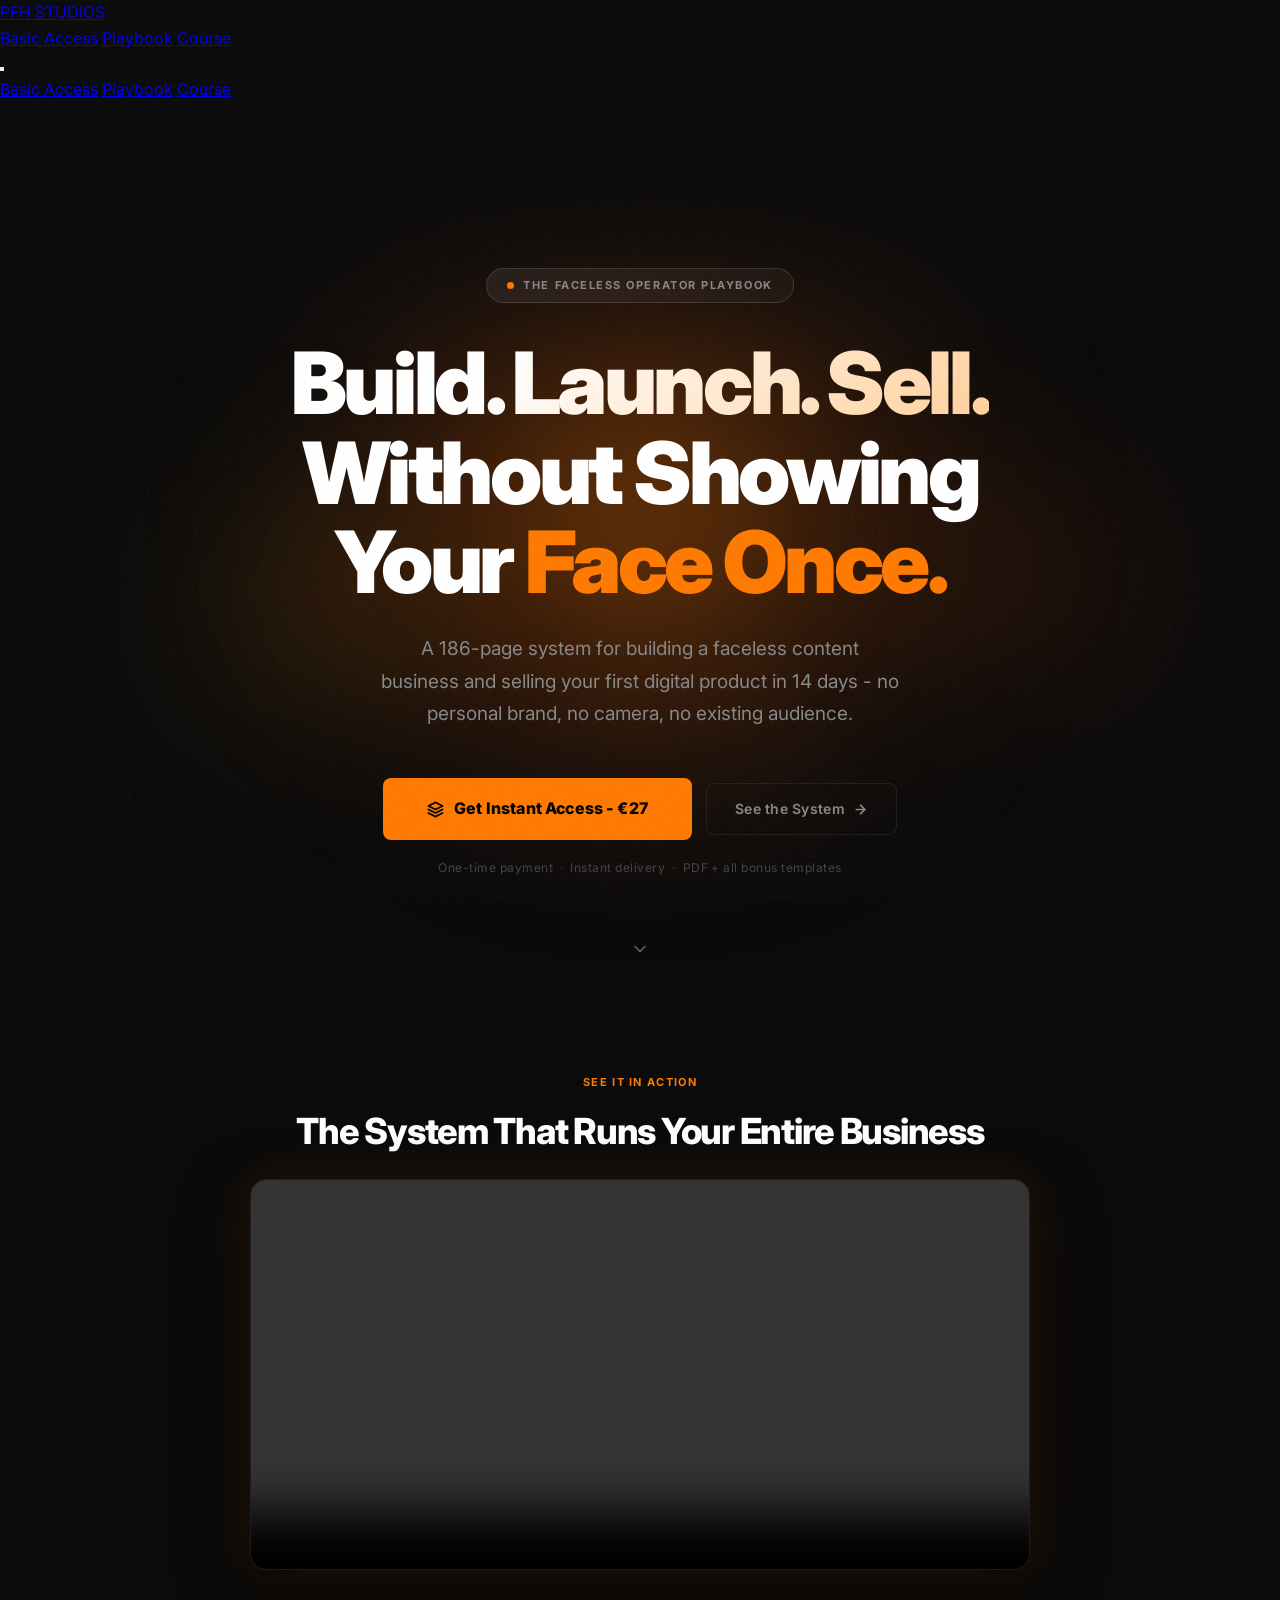
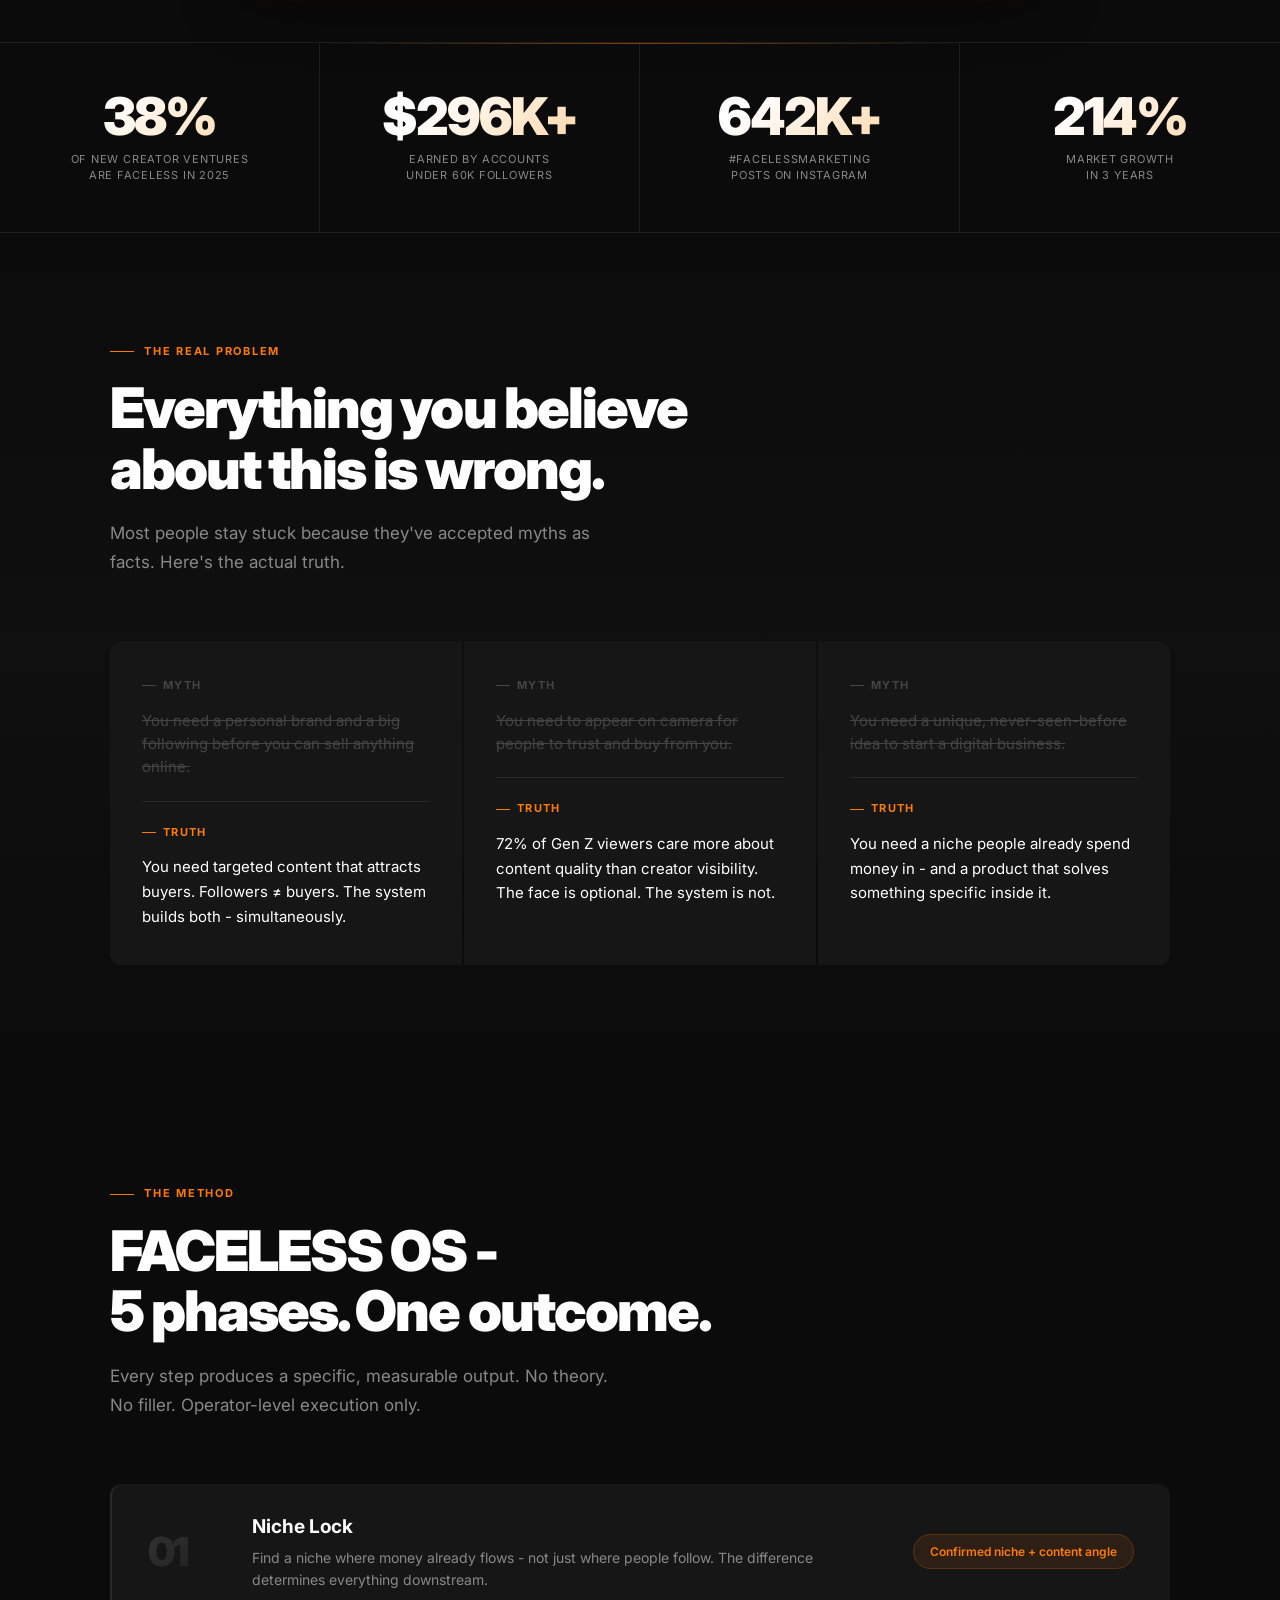
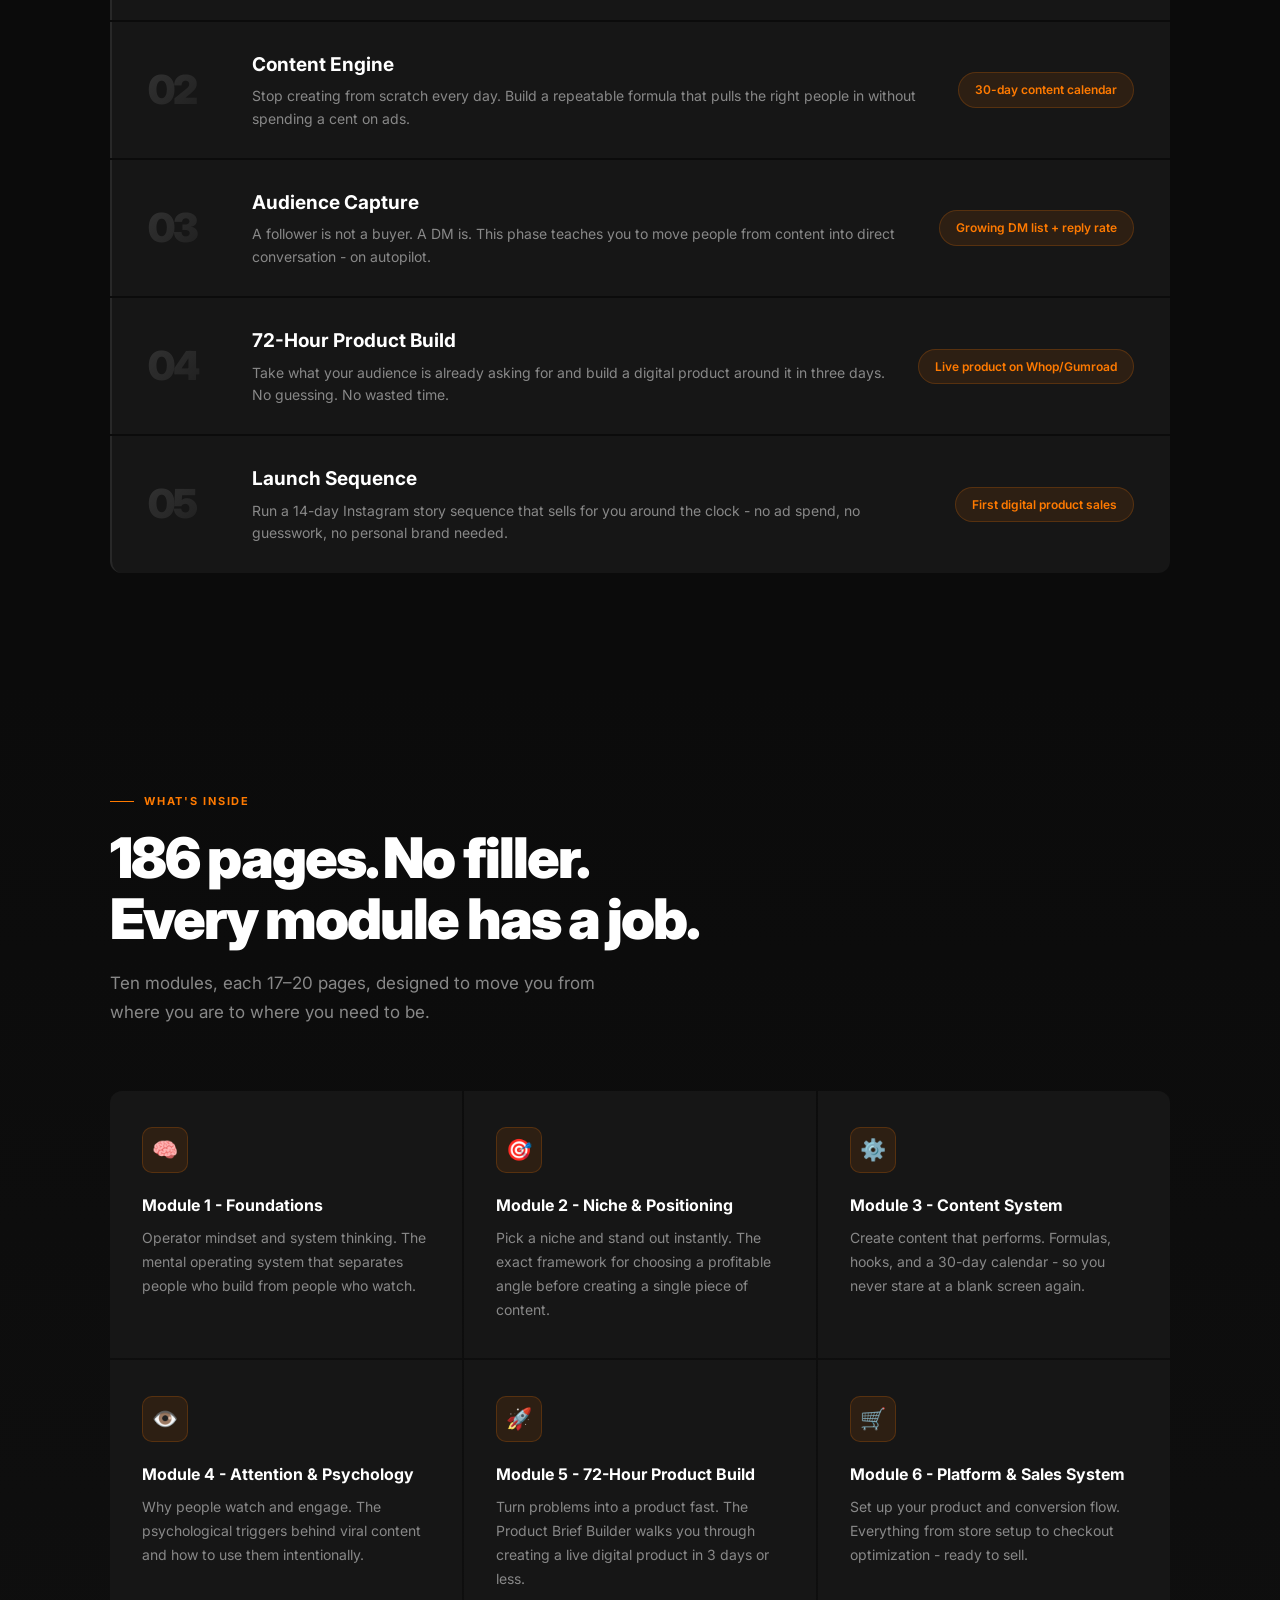
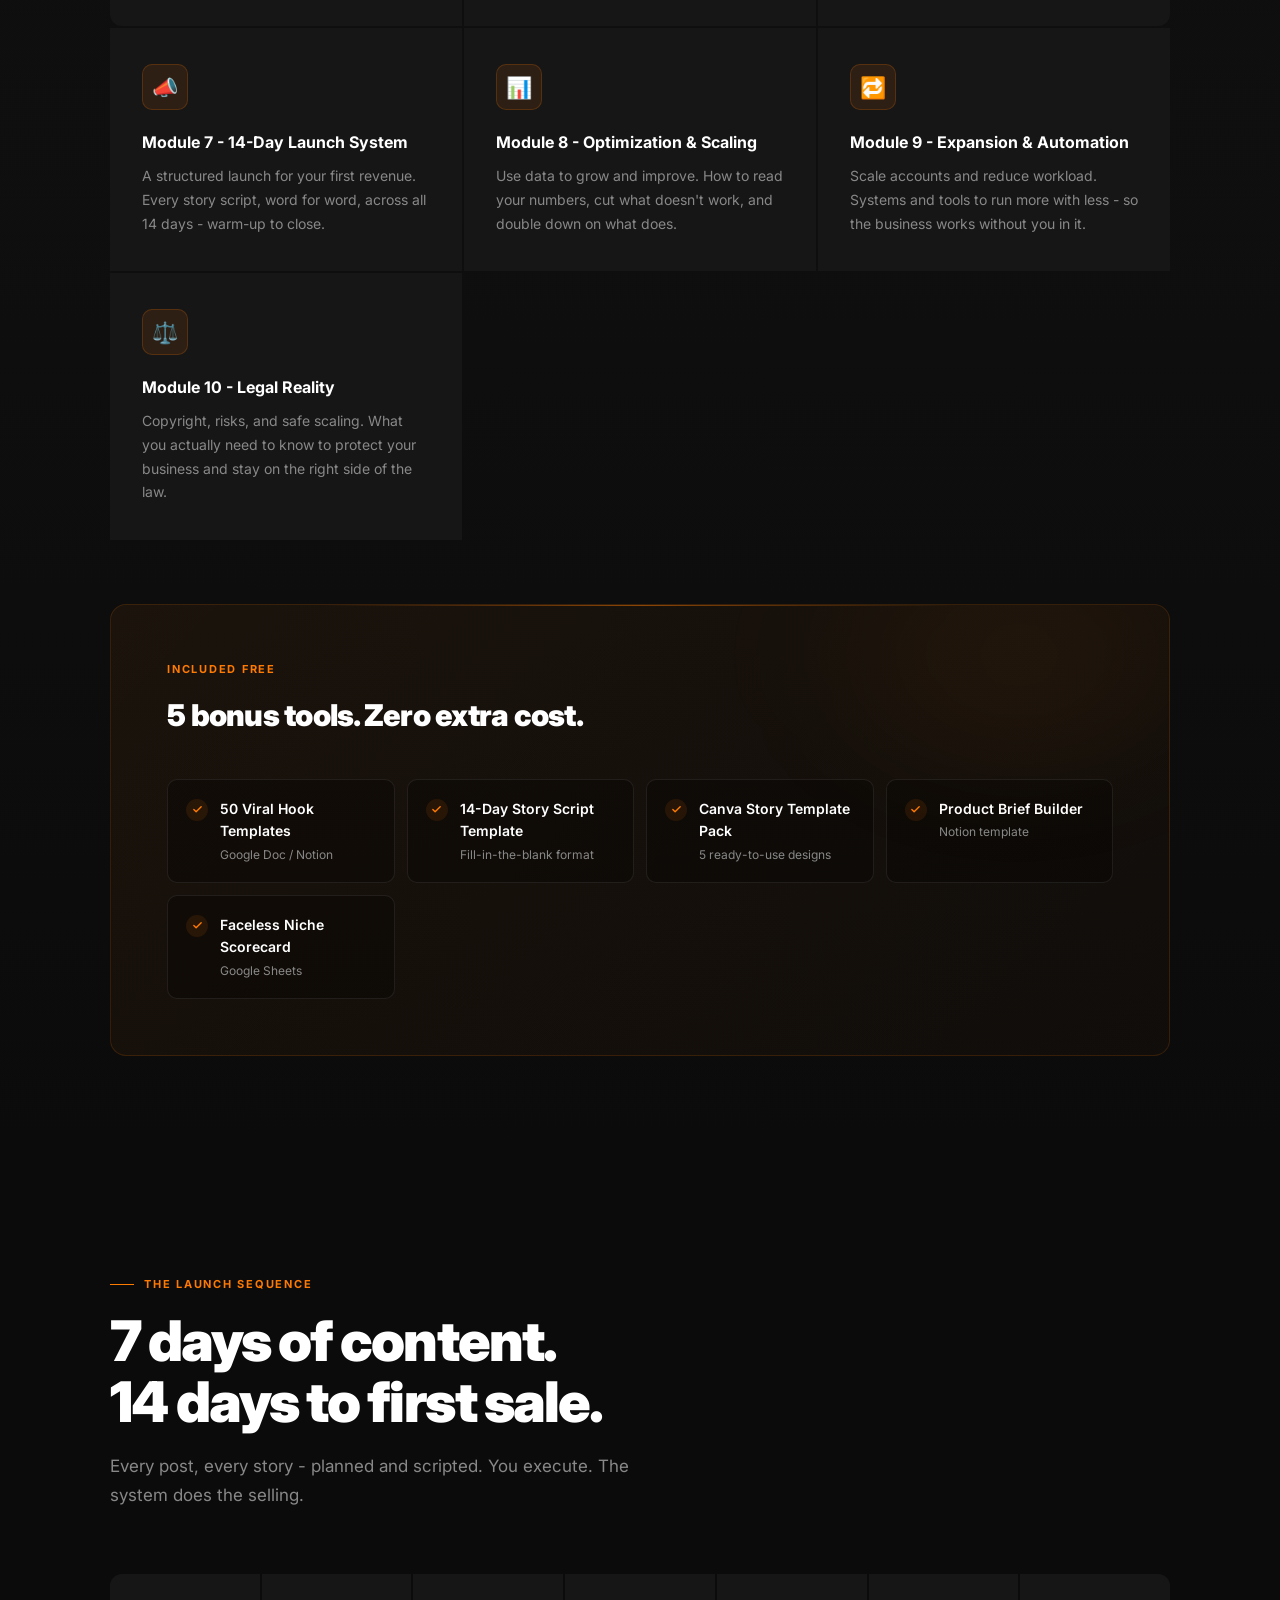
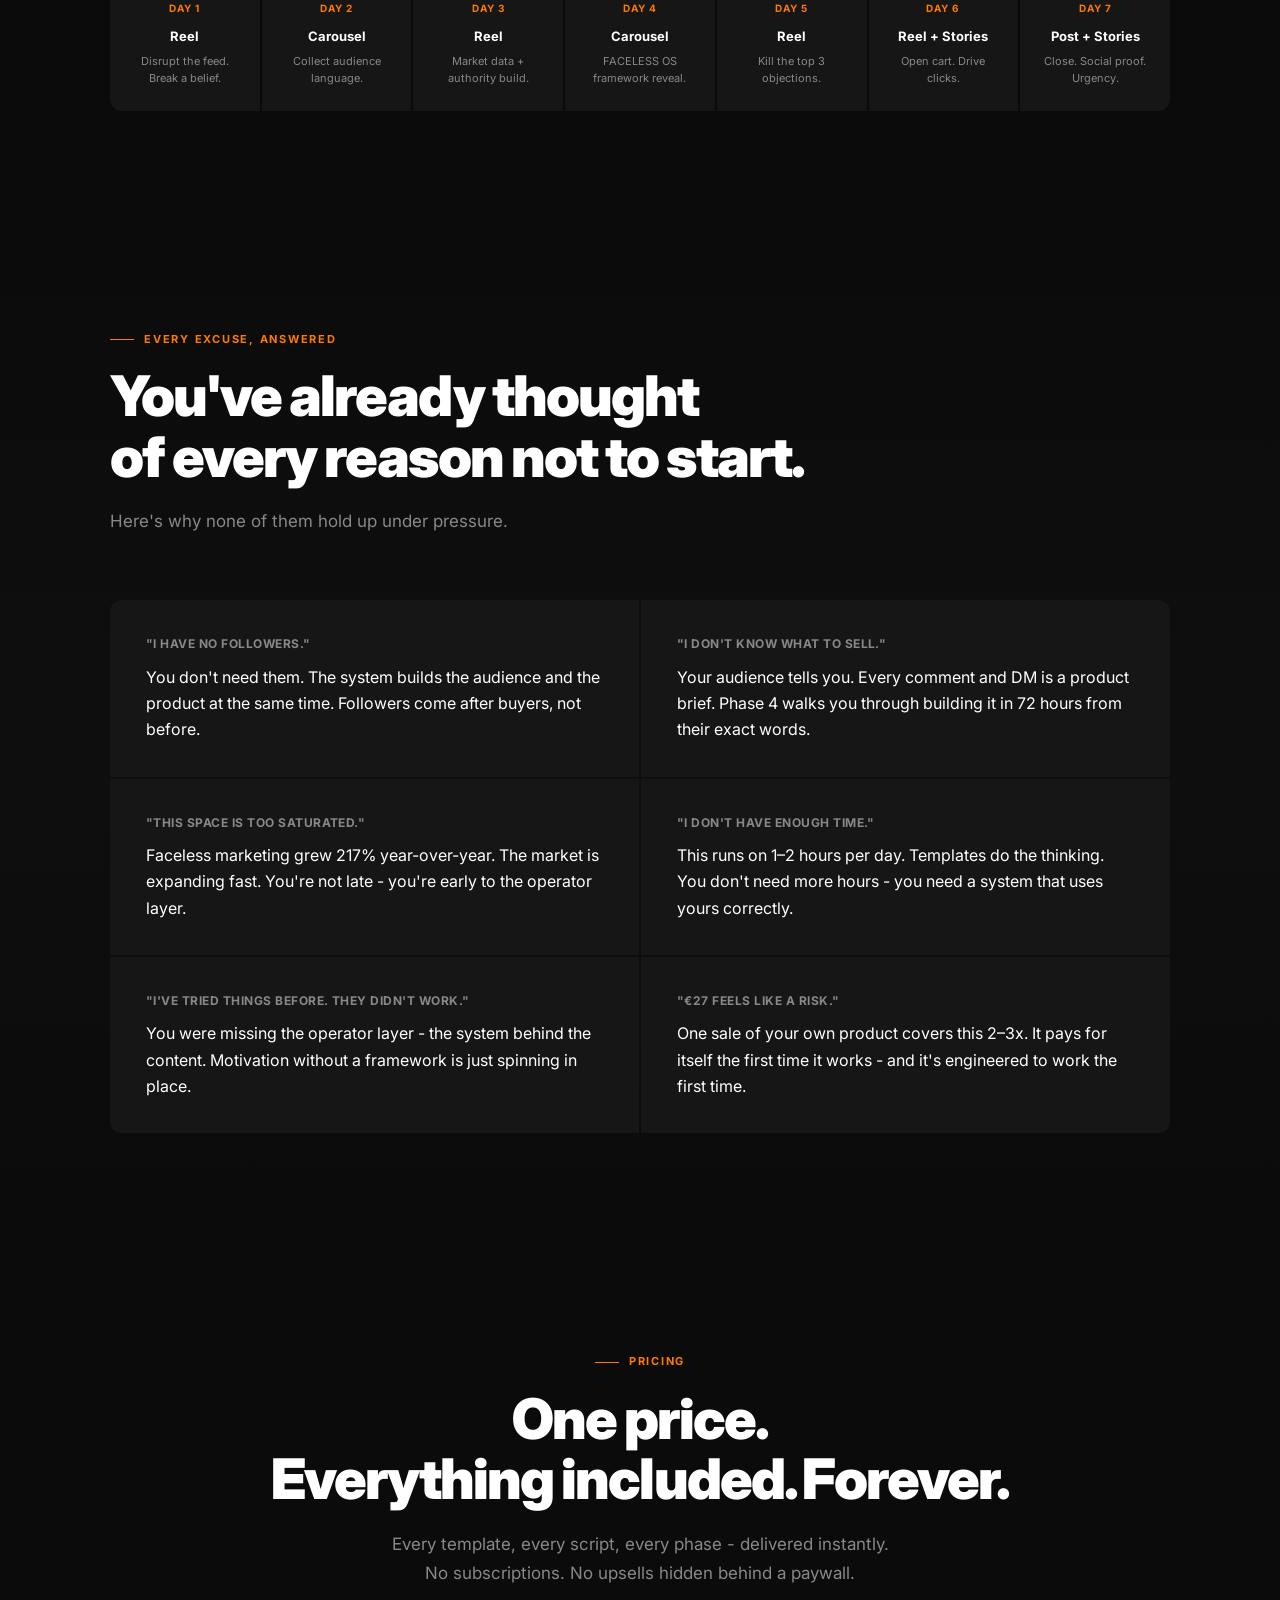
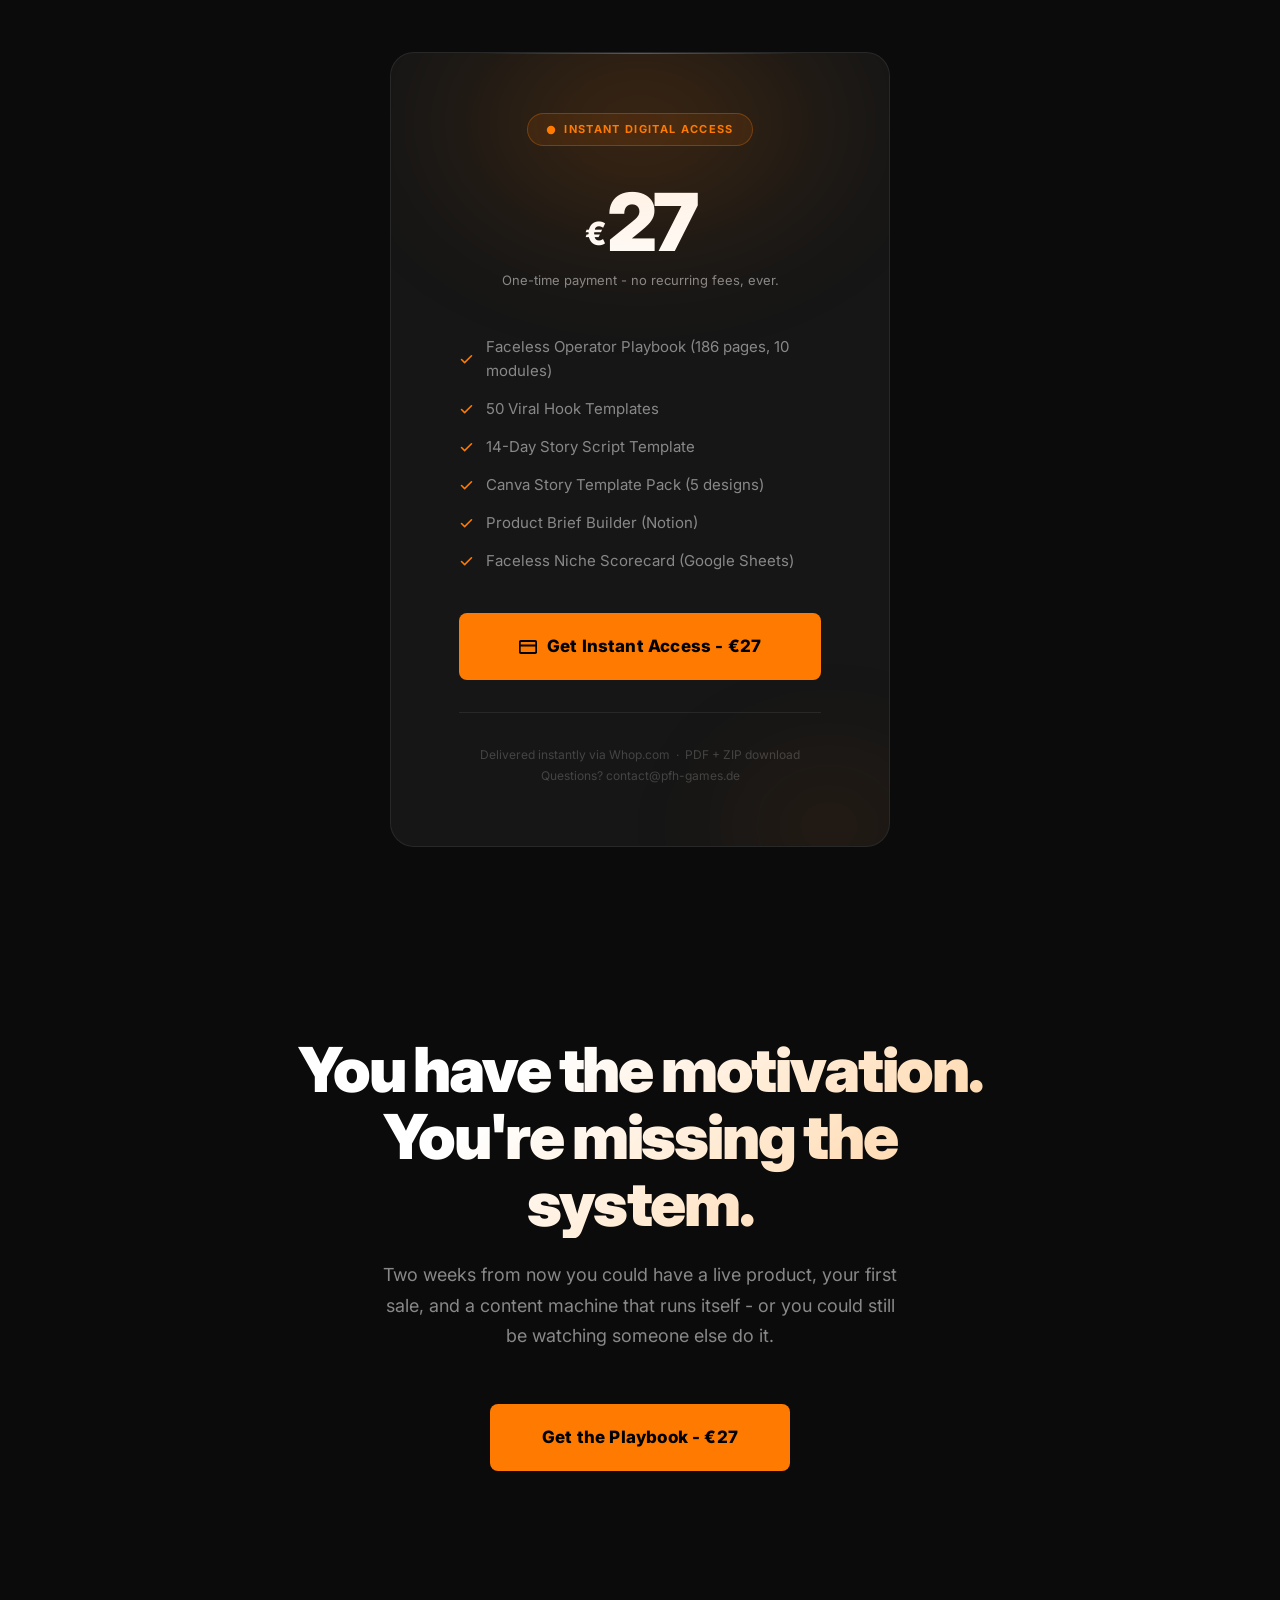
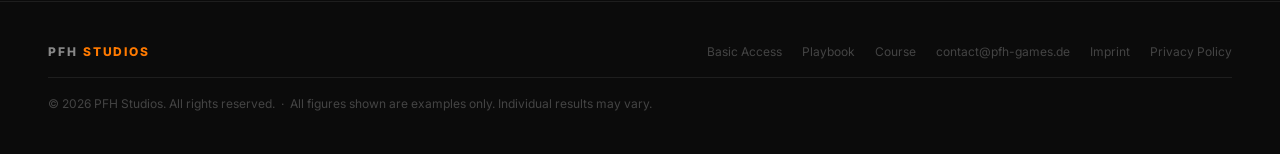
==== commit 6b43e2ff: "index.html" ====
--- a/index.html
+++ b/index.html
@@ -1589,7 +1589,7 @@
           <div class="inside-card-glow"></div>
           <div class="inside-icon">⚙️</div>
           <h3>Module 3 - Content System</h3>
-          <p>Create content that performs. Formulas, hooks, and a 30-day calendar — so you never stare at a blank screen again.</p>
+          <p>Create content that performs. Formulas, hooks, and a 30-day calendar - so you never stare at a blank screen again.</p>
         </div>
         <div class="inside-card">
           <div class="inside-card-glow"></div>
@@ -1607,13 +1607,13 @@
           <div class="inside-card-glow"></div>
           <div class="inside-icon">🛒</div>
           <h3>Module 6 - Platform & Sales System</h3>
-          <p>Set up your product and conversion flow. Everything from store setup to checkout optimization — ready to sell.</p>
+          <p>Set up your product and conversion flow. Everything from store setup to checkout optimization - ready to sell.</p>
         </div>
         <div class="inside-card">
           <div class="inside-card-glow"></div>
           <div class="inside-icon">📣</div>
           <h3>Module 7 - 14-Day Launch System</h3>
-          <p>A structured launch for your first revenue. Every story script, word for word, across all 14 days — warm-up to close.</p>
+          <p>A structured launch for your first revenue. Every story script, word for word, across all 14 days - warm-up to close.</p>
         </div>
         <div class="inside-card">
           <div class="inside-card-glow"></div>
@@ -1625,7 +1625,7 @@
           <div class="inside-card-glow"></div>
           <div class="inside-icon">🔁</div>
           <h3>Module 9 - Expansion & Automation</h3>
-          <p>Scale accounts and reduce workload. Systems and tools to run more with less — so the business works without you in it.</p>
+          <p>Scale accounts and reduce workload. Systems and tools to run more with less - so the business works without you in it.</p>
         </div>
         <div class="inside-card">
           <div class="inside-card-glow"></div>
@@ -1917,10 +1917,10 @@
       <a href="index.html">Playbook</a>
       <a href="courses.html">Course</a>
       <a href="mailto:contact@pfh-games.de">contact@pfh-games.de</a>
-      <a href="impressum.html">Impressum</a>
-      <a href="datenschutz.html">Datenschutz</a>
+      <a href="impressum.html">Imprint</a>
+      <a href="datenschutz.html">Privacy Policy</a>
     </nav>
-    <p class="footer-copy">© 2026 PFH Studios. All rights reserved. &nbsp;·&nbsp; Alle genannten Zahlen sind Rechenbeispiele. Individuelle Ergebnisse variieren.</p>
+    <p class="footer-copy">© 2026 PFH Studios. All rights reserved. &nbsp;·&nbsp; All figures shown are examples only. Individual results may vary.</p>
   </footer>
 
   <script>
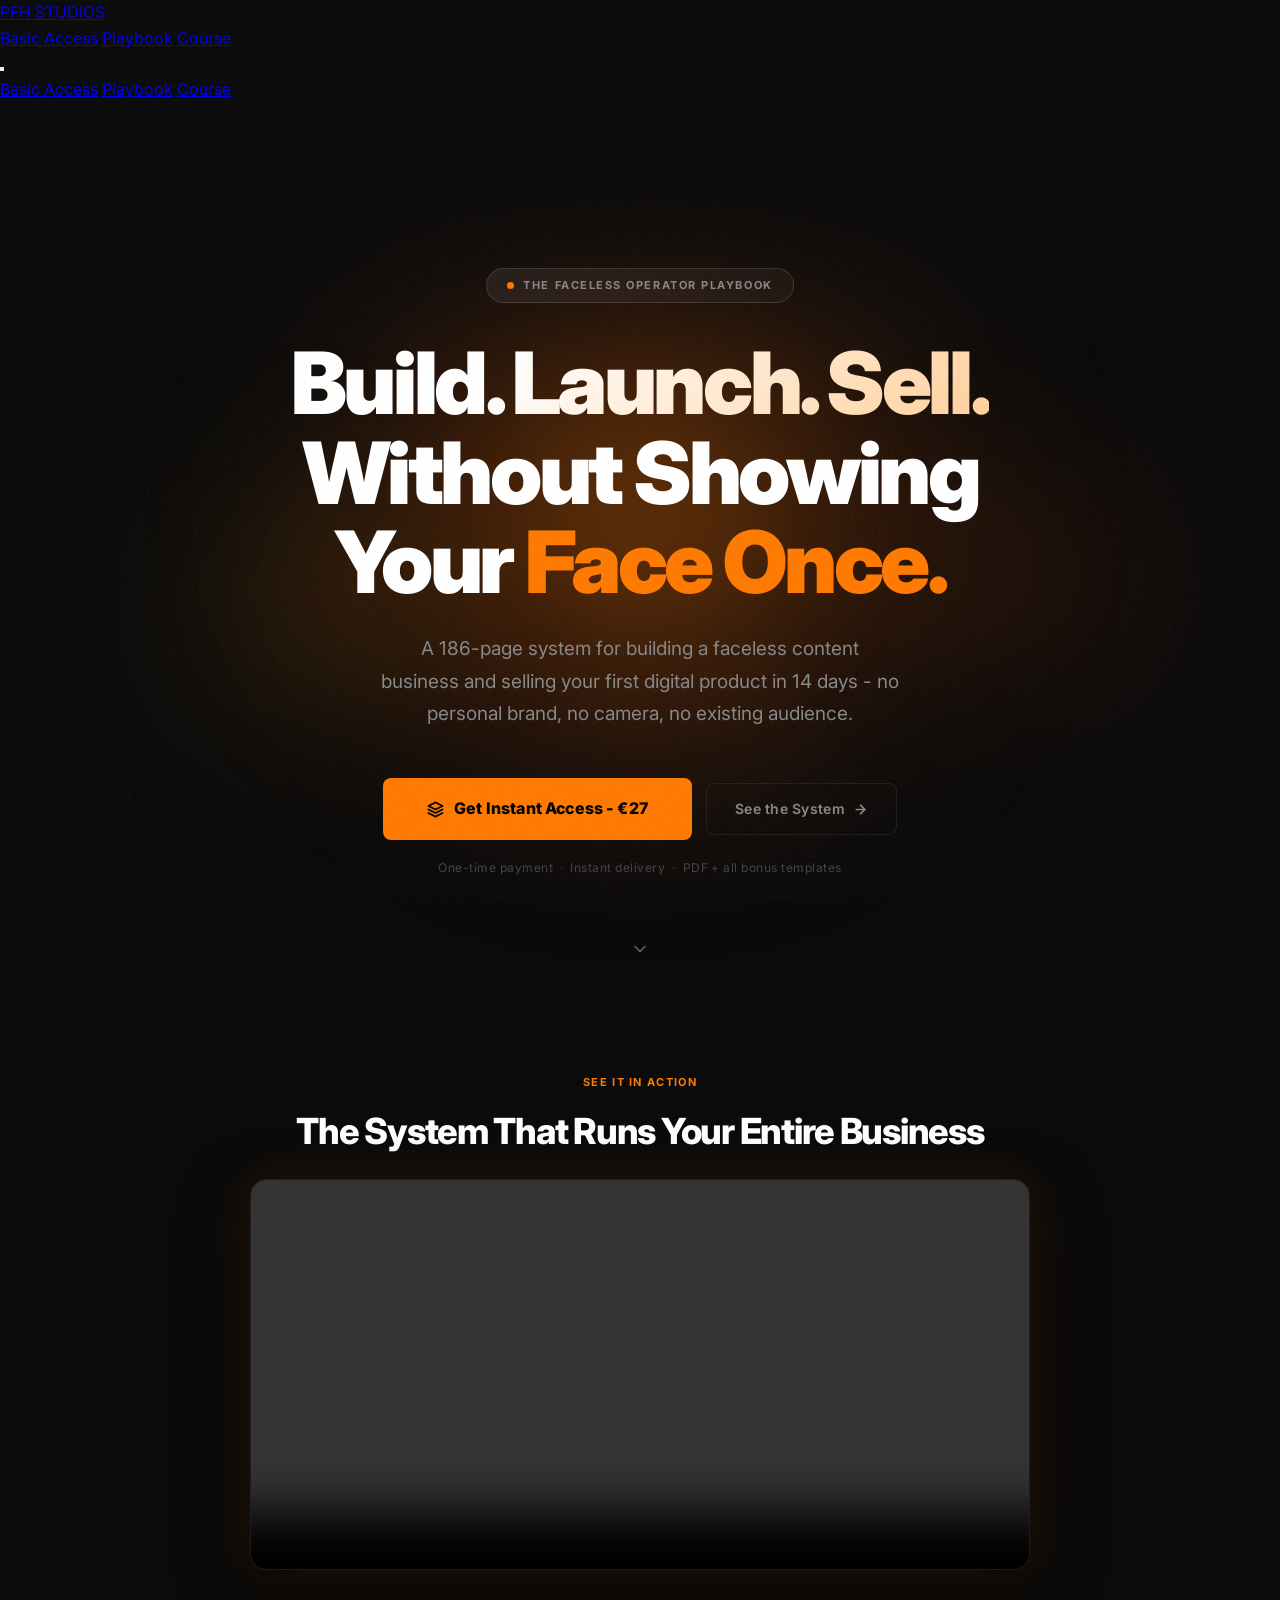
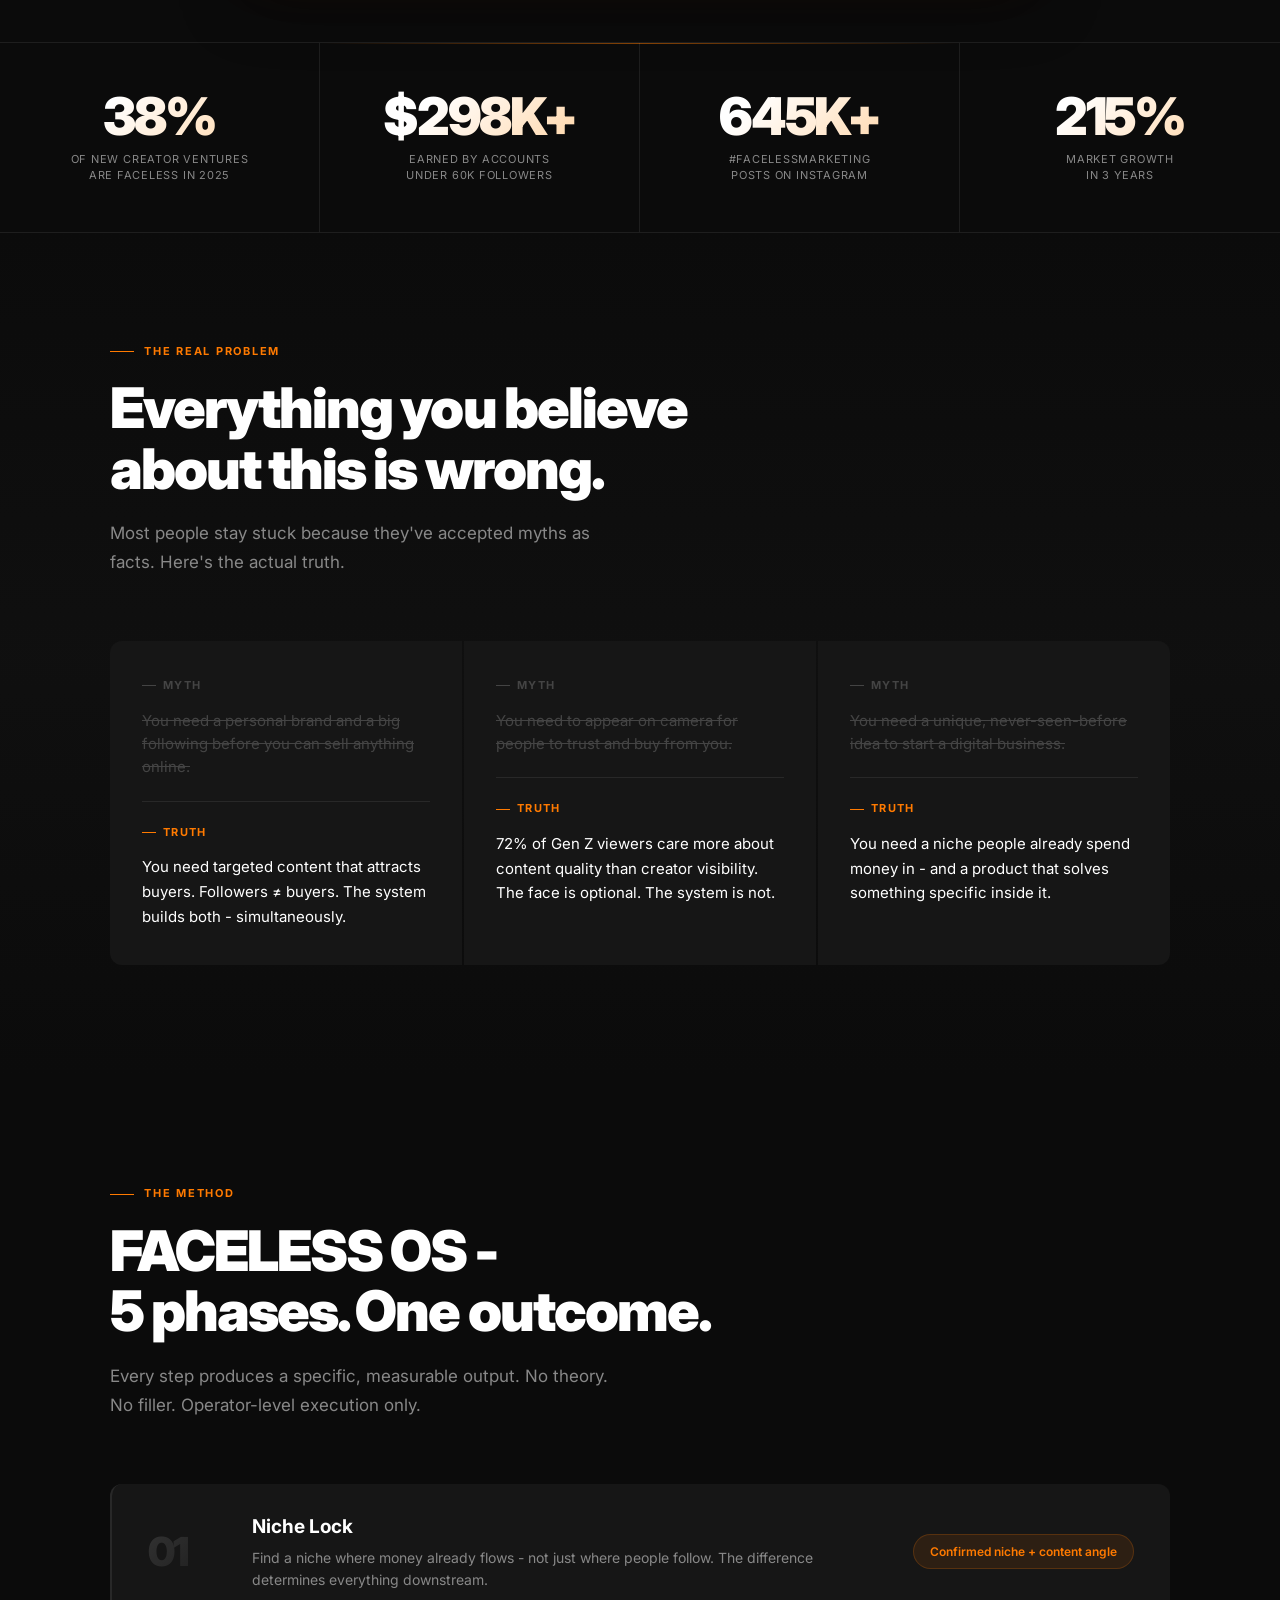
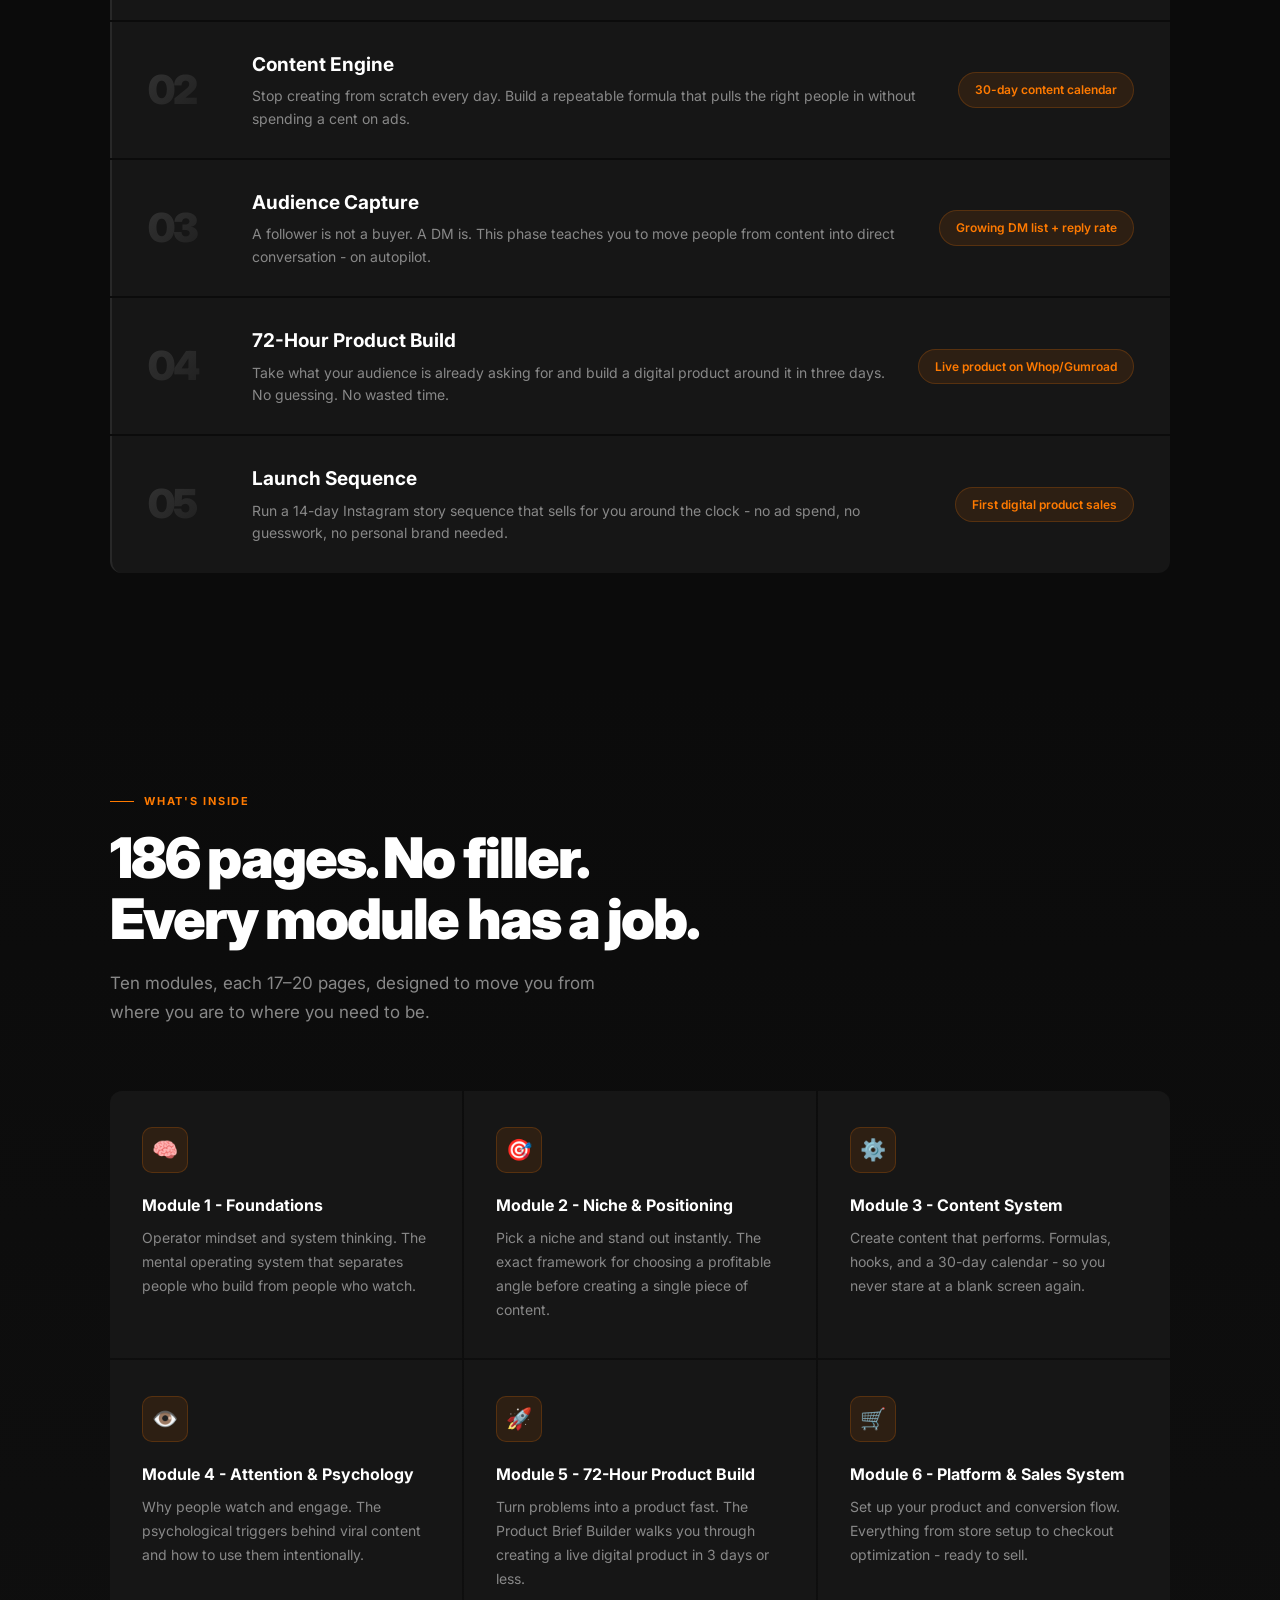
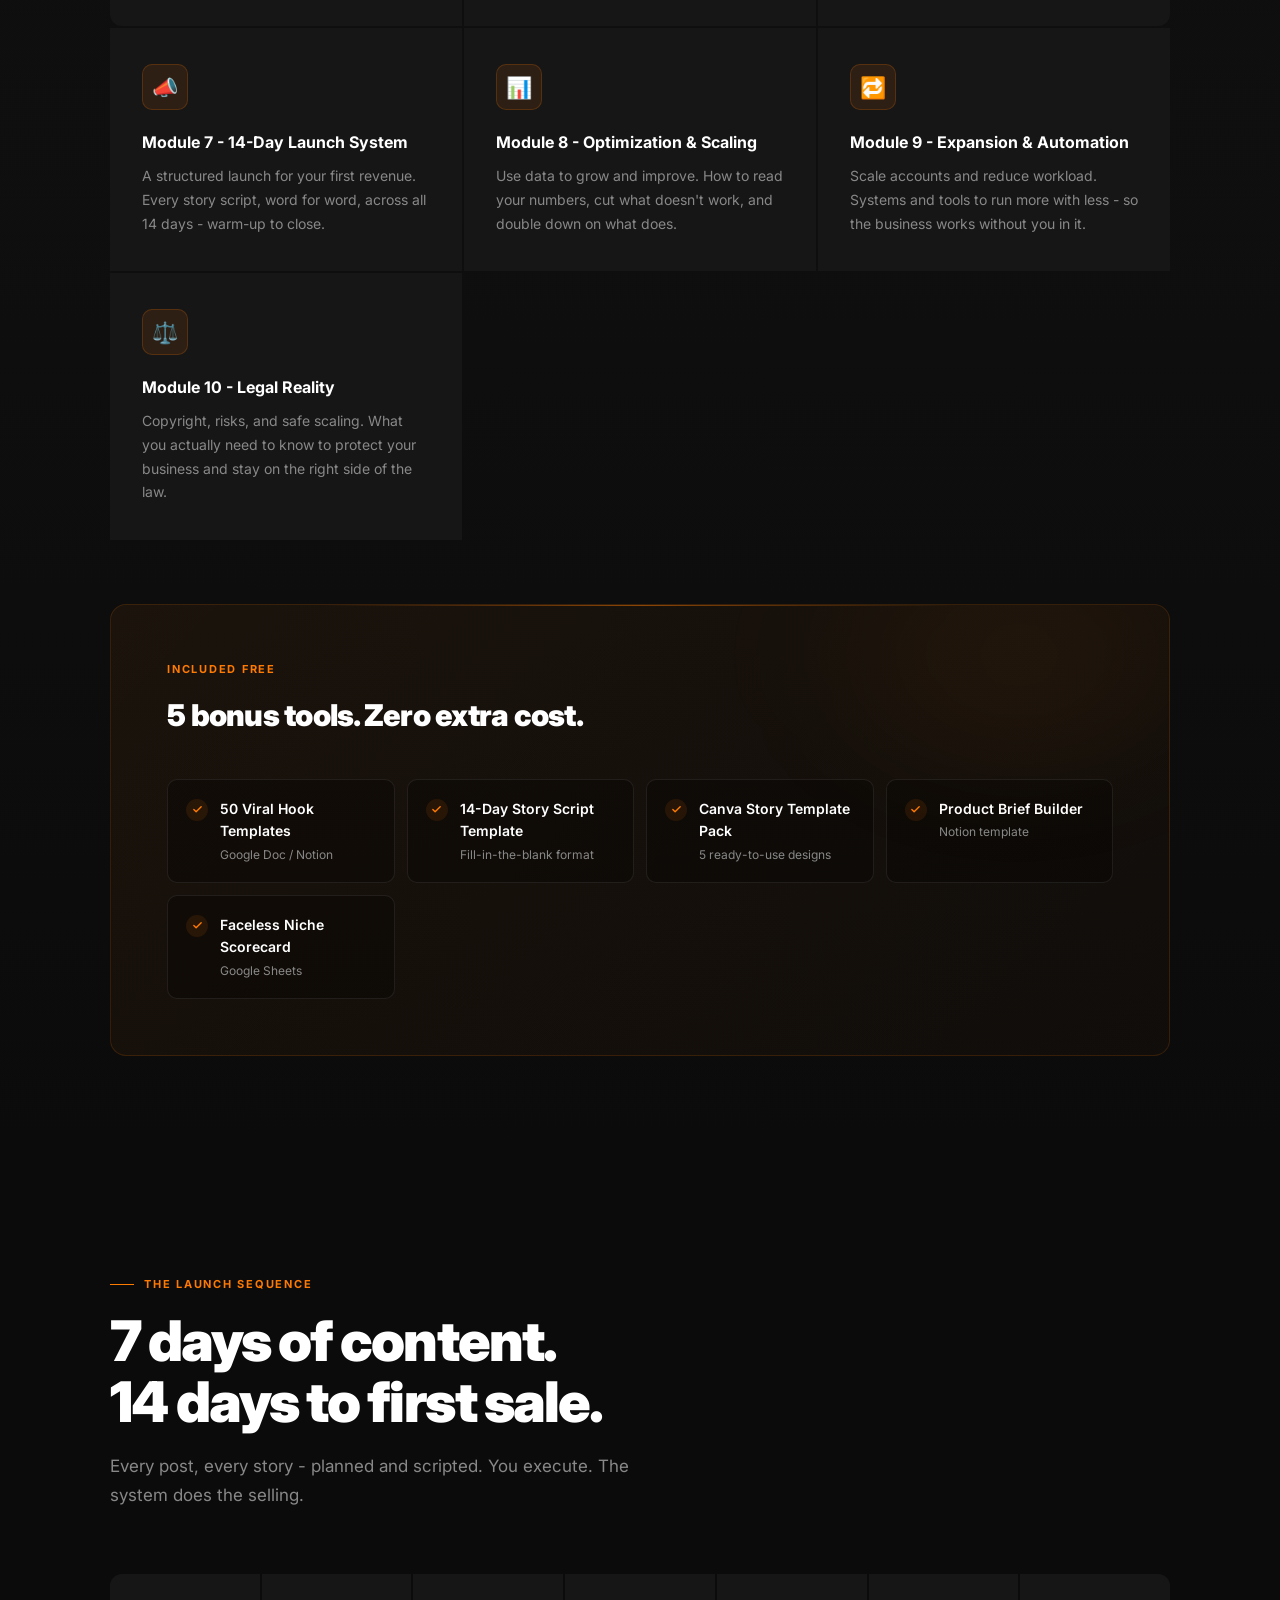
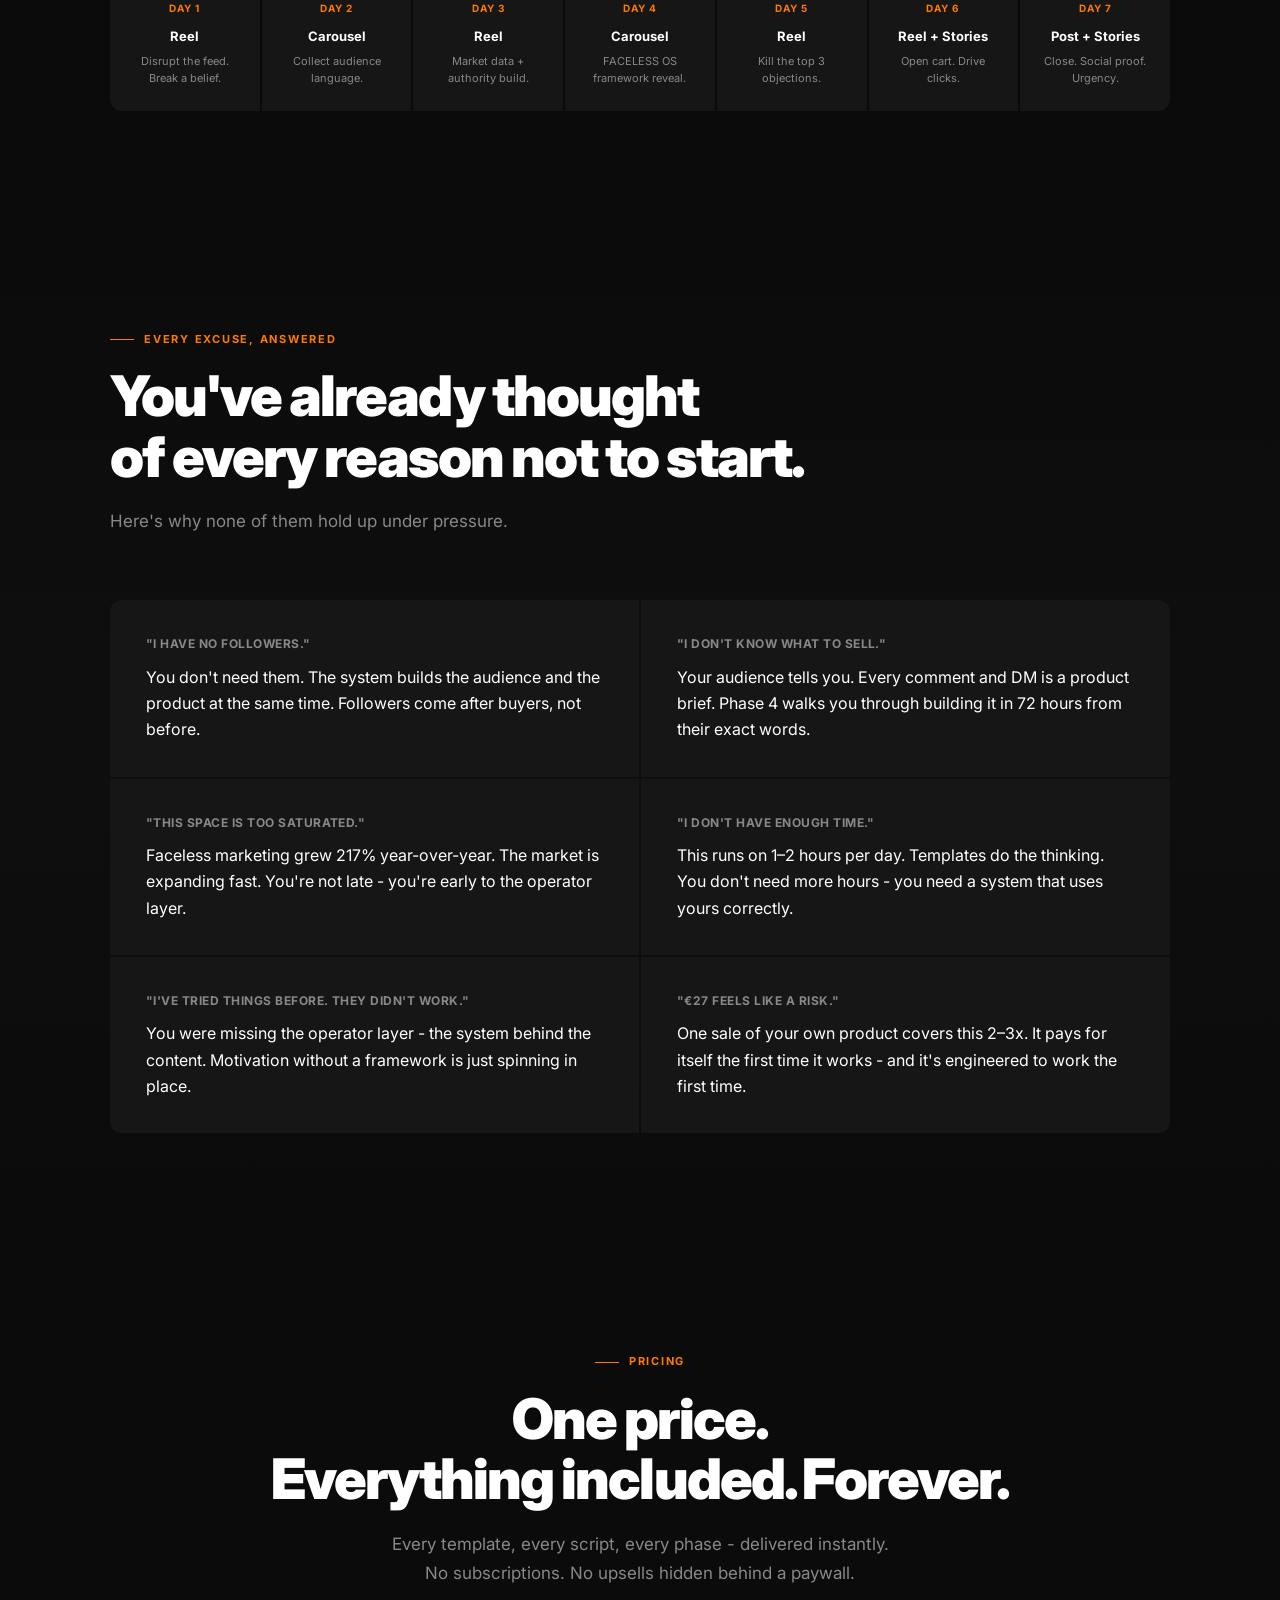
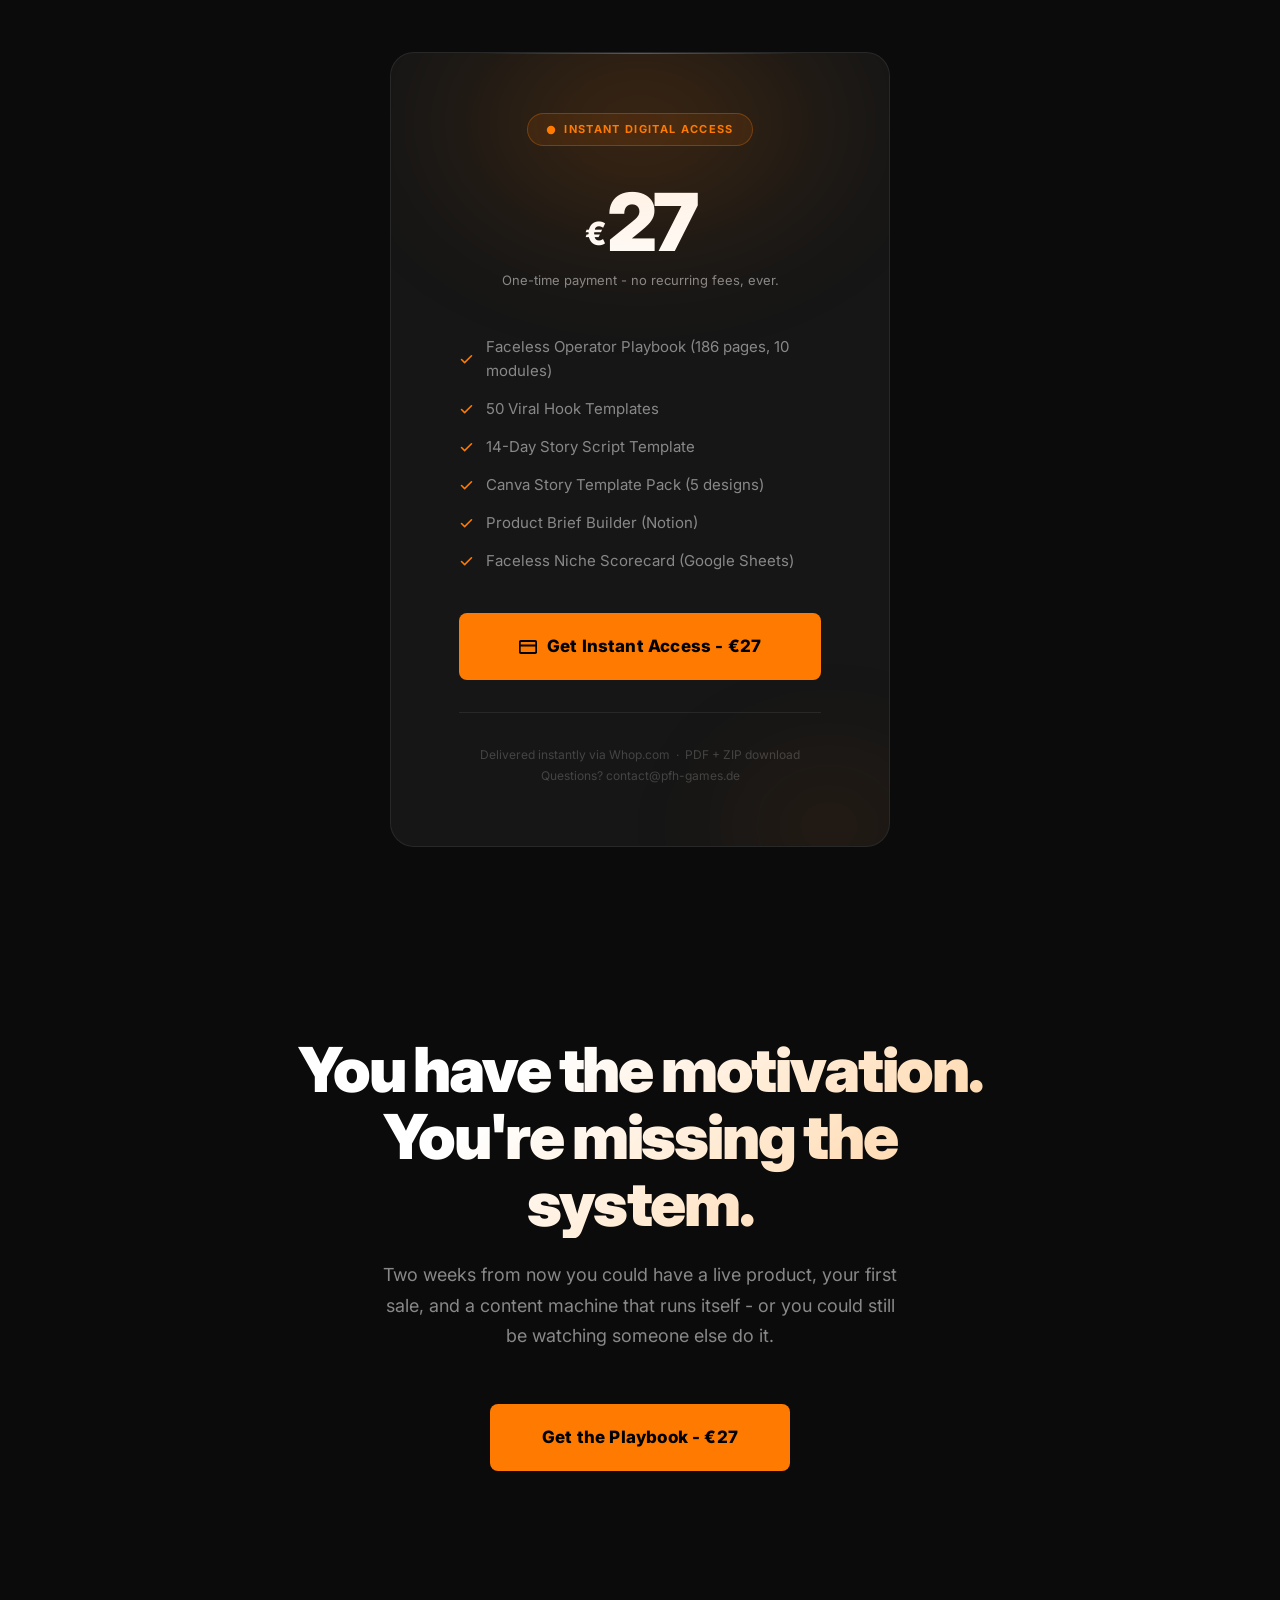
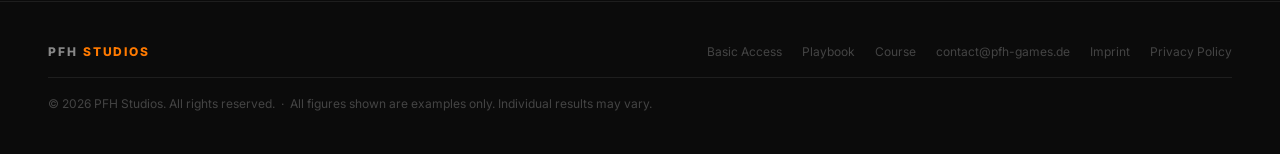
==== commit 64506f75: "Add files via upload" ====
--- a/index.html
+++ b/index.html
@@ -1976,4 +1976,4 @@
   <script src="shared/nav.js"></script>
 </body>
 
-</html>
+</html>
